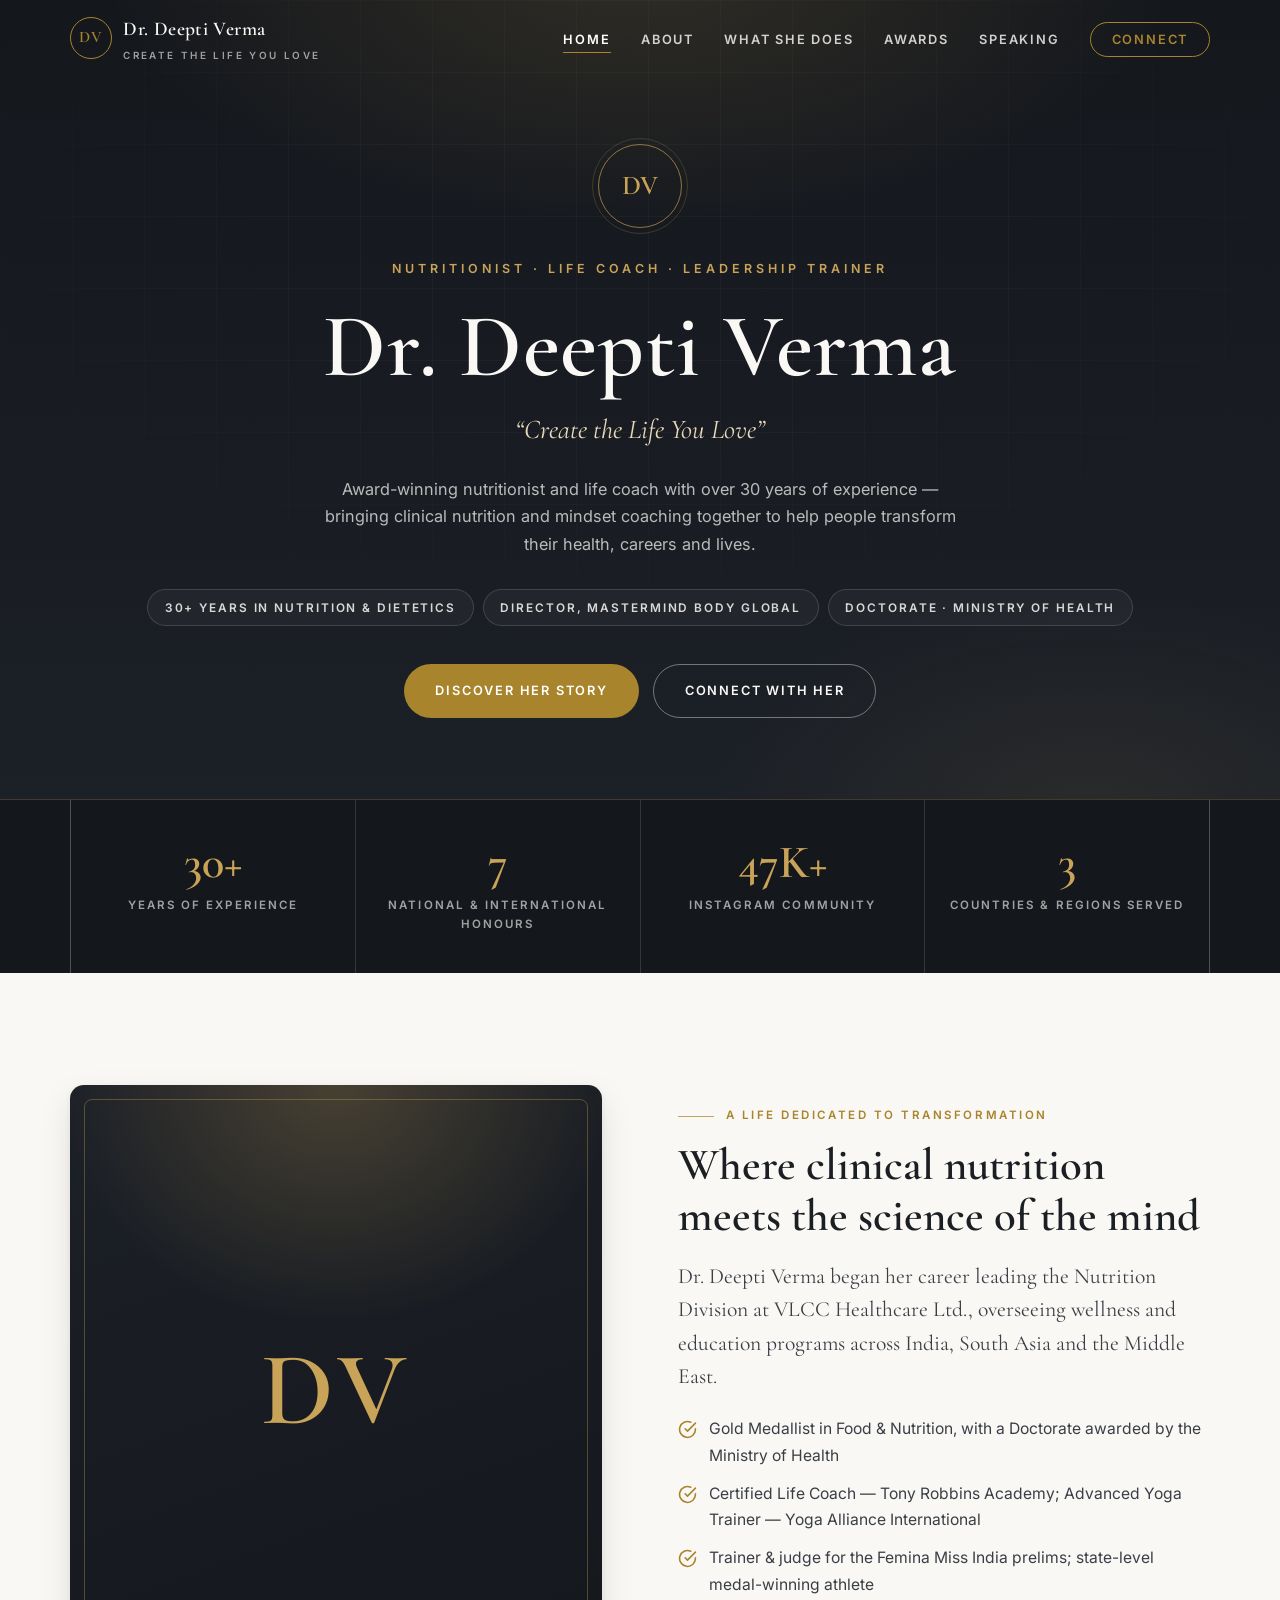
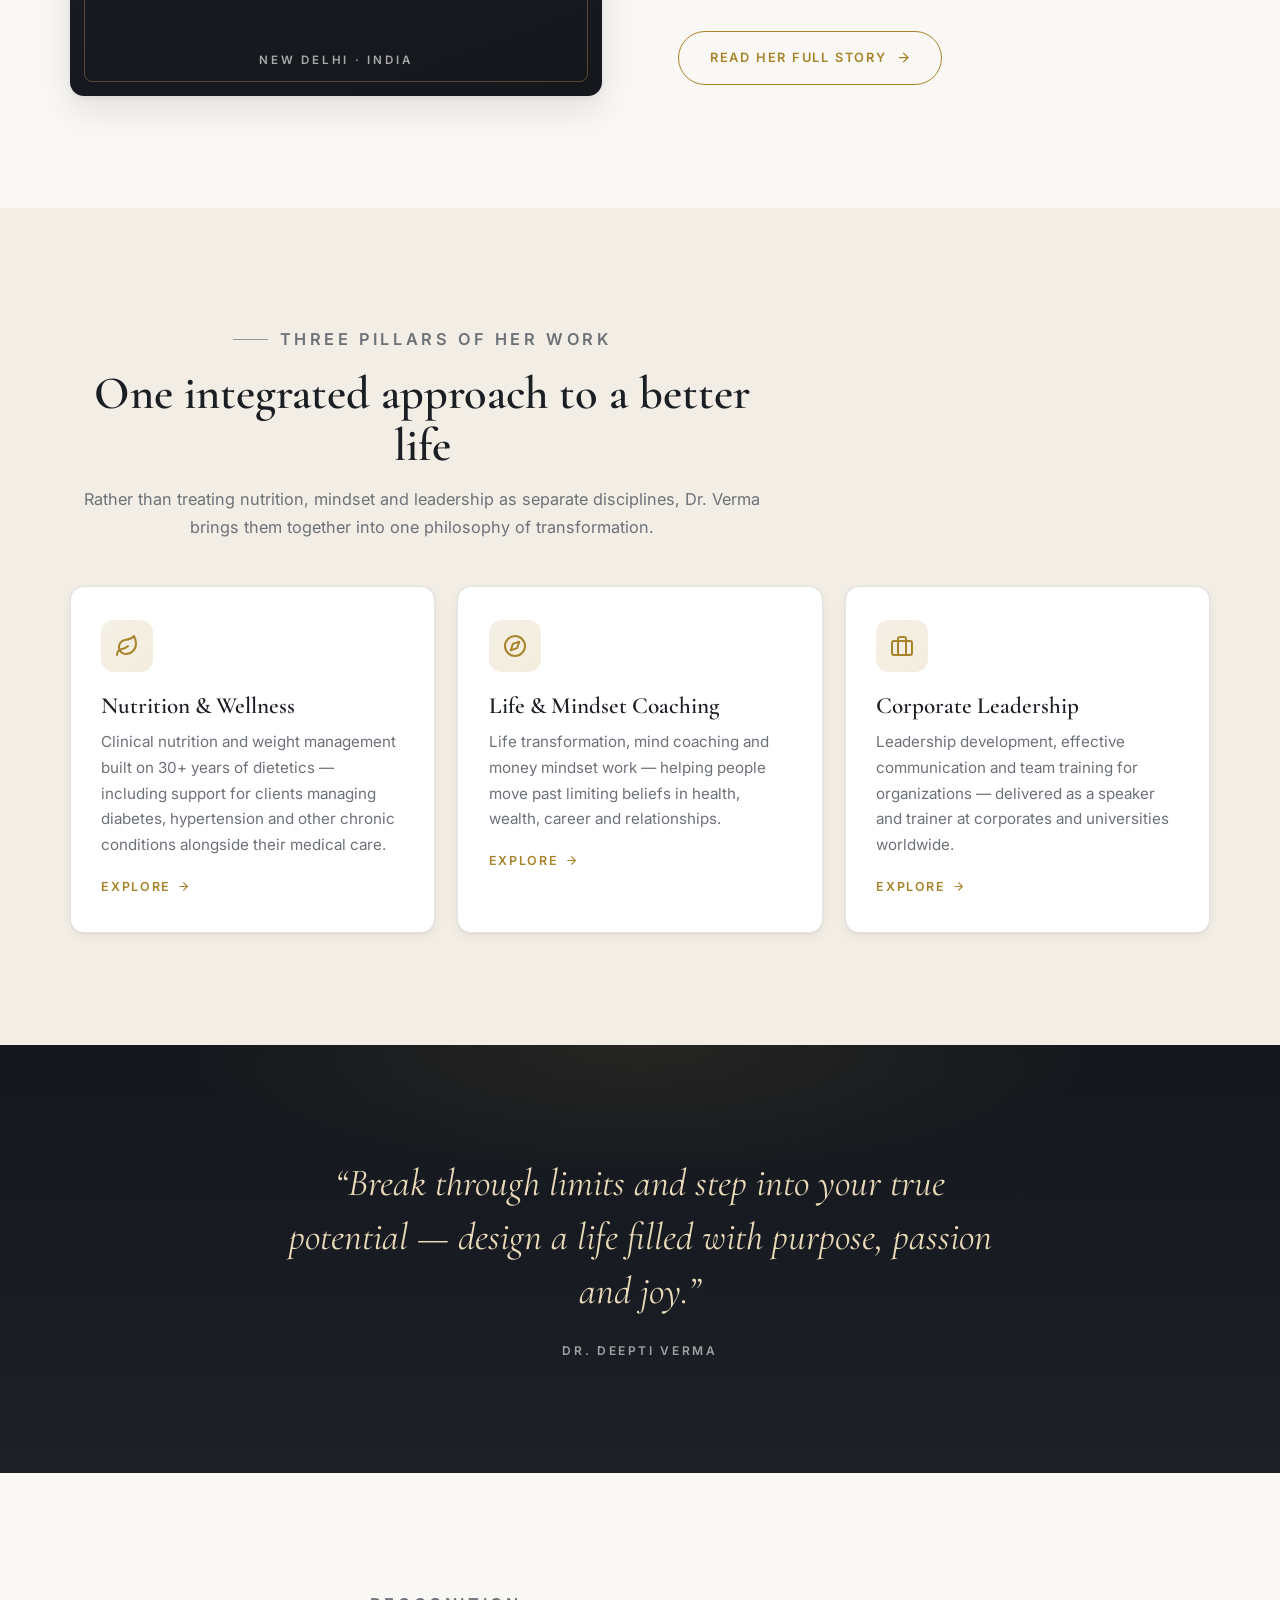
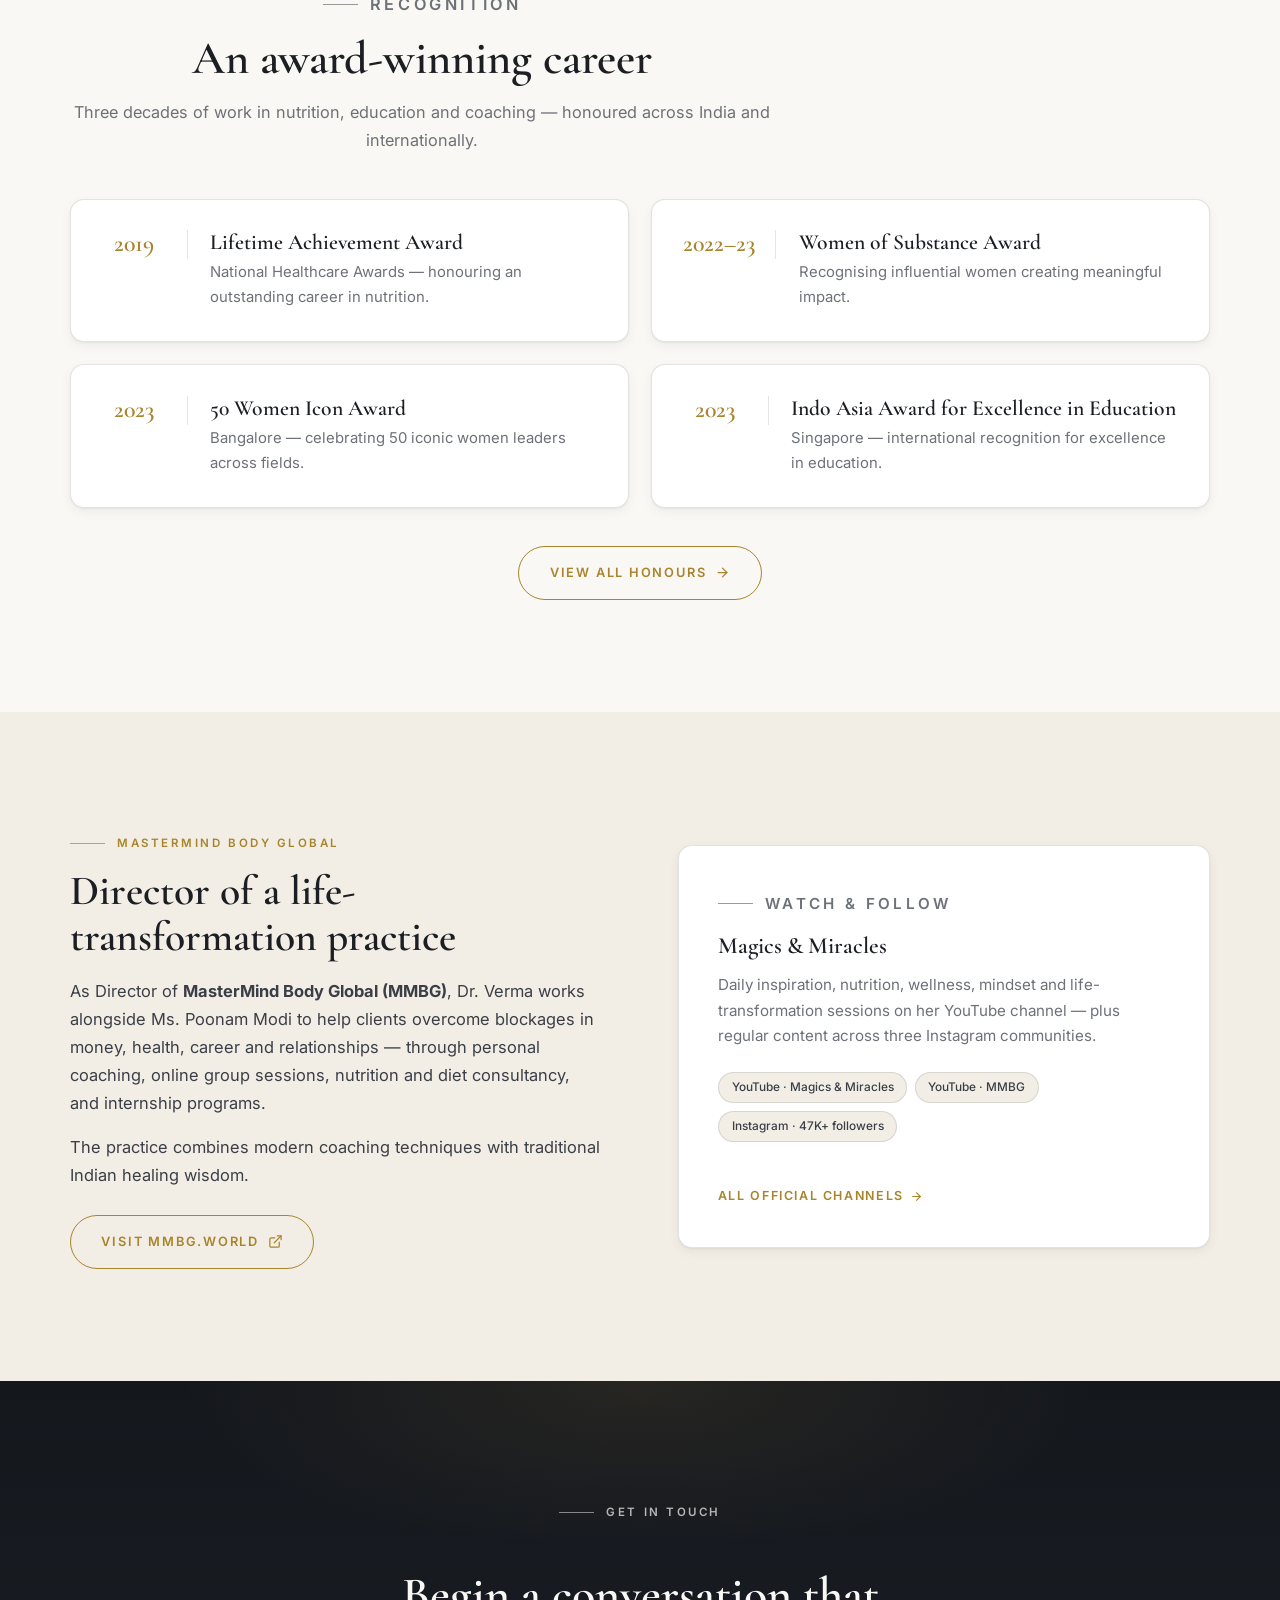
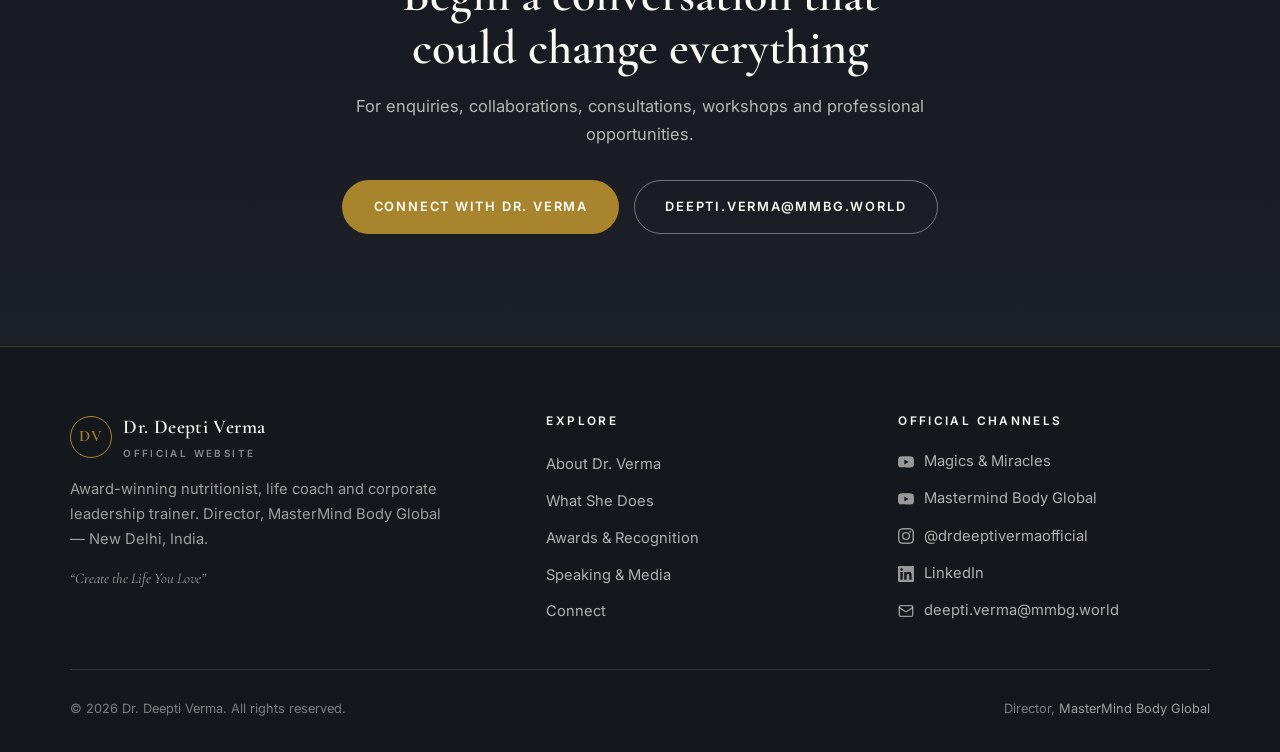
==== index.html @ 3877b1cb "Build official personal website for Dr. Deepti Verma Multi-page static site (home, about, services, " ====
<!DOCTYPE html>
<html lang="en">
<head>
  <meta charset="UTF-8">
  <meta name="viewport" content="width=device-width, initial-scale=1.0">
  <title>Dr. Deepti Verma — Award-Winning Nutritionist, Life Coach &amp; Corporate Leadership Trainer</title>
  <meta name="description" content="Official website of Dr. Deepti Verma — award-winning nutritionist and life coach with 30+ years of experience, corporate leadership trainer, and Director of MasterMind Body Global. Create the Life You Love.">
  <link rel="canonical" href="https://www.drdeeptiverma.world/">
  <meta property="og:type" content="website">
  <meta property="og:title" content="Dr. Deepti Verma — Nutritionist, Life Coach &amp; Leadership Trainer">
  <meta property="og:description" content="Award-winning nutritionist and life coach with 30+ years of experience. Director, MasterMind Body Global. Create the Life You Love.">
  <meta property="og:url" content="https://www.drdeeptiverma.world/">
  <meta property="og:site_name" content="Dr. Deepti Verma">
  <meta name="twitter:card" content="summary">
  <link rel="icon" type="image/svg+xml" href="assets/favicon.svg">
  <link rel="preconnect" href="https://fonts.googleapis.com">
  <link rel="preconnect" href="https://fonts.gstatic.com" crossorigin>
  <link href="https://fonts.googleapis.com/css2?family=Cormorant+Garamond:ital,wght@0,500;0,600;1,500&family=Inter:wght@400;500;600&display=swap" rel="stylesheet">
  <link rel="stylesheet" href="assets/css/style.css">
  <script type="application/ld+json">
  {
    "@context": "https://schema.org",
    "@type": "Person",
    "name": "Dr. Deepti Verma",
    "url": "https://www.drdeeptiverma.world/",
    "jobTitle": ["Nutritionist", "Life Coach", "Corporate Leadership Trainer"],
    "worksFor": {
      "@type": "Organization",
      "name": "MasterMind Body Global",
      "url": "https://mmbg.world"
    },
    "address": {
      "@type": "PostalAddress",
      "addressLocality": "New Delhi",
      "addressCountry": "IN"
    },
    "email": "deepti.verma@mmbg.world",
    "sameAs": [
      "https://www.instagram.com/drdeeptivermaofficial",
      "https://www.instagram.com/magics_and_miracle_",
      "https://www.instagram.com/mastermind_body_global",
      "https://www.youtube.com/@magicsmiraclesbydrdeeptiverma",
      "https://www.youtube.com/@MASTERMINDBODYGLOBAL",
      "https://www.linkedin.com/in/deepti-verma-950991370/",
      "https://mmbg.world"
    ],
    "award": [
      "Lifetime Achievement Award, National Healthcare Awards (2019)",
      "Women of Substance Award (2022–23)",
      "50 Women Icon Award, Bangalore (2023)",
      "Indo Asia Award for Excellence in Education, Singapore (2023)"
    ],
    "description": "Award-winning nutritionist and life coach with over 30 years of experience in nutrition and dietetics; corporate leadership trainer and Director of MasterMind Body Global."
  }
  </script>
</head>
<body>

  <header class="site-header header-on-dark">
    <div class="wrap nav-bar">
      <a class="brand" href="./">
        <span class="seal">DV</span>
        <span>
          <span class="brand-name">Dr. Deepti Verma</span>
          <span class="brand-sub">Create the Life You Love</span>
        </span>
      </a>
      <nav aria-label="Primary">
        <ul class="nav-links" id="nav-links">
          <li><a href="./" class="active">Home</a></li>
          <li><a href="about/">About</a></li>
          <li><a href="services/">What She Does</a></li>
          <li><a href="awards/">Awards</a></li>
          <li><a href="speaking/">Speaking</a></li>
          <li><a href="connect/" class="nav-cta">Connect</a></li>
        </ul>
      </nav>
      <button class="nav-toggle" aria-label="Open menu" aria-expanded="false" aria-controls="nav-links">
        <span></span><span></span><span></span>
      </button>
    </div>
  </header>

  <main>
    <!-- Hero -->
    <section class="hero">
      <div class="wrap">
        <div class="hero-seal" aria-hidden="true">DV</div>
        <p class="hero-kicker">Nutritionist · Life Coach · Leadership Trainer</p>
        <h1>Dr. Deepti Verma</h1>
        <p class="hero-motto">“Create the Life You Love”</p>
        <p class="hero-sub">
          Award-winning nutritionist and life coach with over 30 years of experience —
          bringing clinical nutrition and mindset coaching together to help people
          transform their health, careers and lives.
        </p>
        <ul class="hero-roles">
          <li>30+ Years in Nutrition &amp; Dietetics</li>
          <li>Director, MasterMind Body Global</li>
          <li>Doctorate · Ministry of Health</li>
        </ul>
        <div class="hero-actions">
          <a class="btn btn-gold" href="about/">Discover Her Story</a>
          <a class="btn btn-outline-light" href="connect/">Connect With Her</a>
        </div>
      </div>
    </section>

    <!-- Stats -->
    <section class="stats-band" aria-label="Highlights">
      <div class="wrap">
        <div class="stats-grid">
          <div class="stat reveal">
            <div class="stat-num">30+</div>
            <div class="stat-label">Years of Experience</div>
          </div>
          <div class="stat reveal">
            <div class="stat-num">7</div>
            <div class="stat-label">National &amp; International Honours</div>
          </div>
          <div class="stat reveal">
            <div class="stat-num">47K+</div>
            <div class="stat-label">Instagram Community</div>
          </div>
          <div class="stat reveal">
            <div class="stat-num">3</div>
            <div class="stat-label">Countries &amp; Regions Served</div>
          </div>
        </div>
      </div>
    </section>

    <!-- Intro -->
    <section class="section">
      <div class="wrap split">
        <div class="split-media reveal">
          <figure class="portrait-frame">
            <span class="portrait-mono" aria-hidden="true">DV</span>
            <figcaption>New Delhi · India</figcaption>
          </figure>
        </div>
        <div class="reveal">
          <p class="eyebrow">A Life Dedicated to Transformation</p>
          <h2 class="display" style="font-size: clamp(2rem, 4vw, 2.8rem); margin: 0.9rem 0 1.2rem;">
            Where clinical nutrition meets the science of the mind
          </h2>
          <p class="lead">
            Dr. Deepti Verma began her career leading the Nutrition Division at VLCC Healthcare Ltd.,
            overseeing wellness and education programs across India, South Asia and the Middle East.
          </p>
          <ul class="checklist">
            <li>
              <svg viewBox="0 0 24 24" fill="none" stroke="currentColor" stroke-width="2" stroke-linecap="round" stroke-linejoin="round" aria-hidden="true"><path d="M22 11.08V12a10 10 0 1 1-5.93-9.14"/><polyline points="22 4 12 14.01 9 11.01"/></svg>
              Gold Medallist in Food &amp; Nutrition, with a Doctorate awarded by the Ministry of Health
            </li>
            <li>
              <svg viewBox="0 0 24 24" fill="none" stroke="currentColor" stroke-width="2" stroke-linecap="round" stroke-linejoin="round" aria-hidden="true"><path d="M22 11.08V12a10 10 0 1 1-5.93-9.14"/><polyline points="22 4 12 14.01 9 11.01"/></svg>
              Certified Life Coach — Tony Robbins Academy; Advanced Yoga Trainer — Yoga Alliance International
            </li>
            <li>
              <svg viewBox="0 0 24 24" fill="none" stroke="currentColor" stroke-width="2" stroke-linecap="round" stroke-linejoin="round" aria-hidden="true"><path d="M22 11.08V12a10 10 0 1 1-5.93-9.14"/><polyline points="22 4 12 14.01 9 11.01"/></svg>
              Trainer &amp; judge for the Femina Miss India prelims; state-level medal-winning athlete
            </li>
          </ul>
          <div style="margin-top: 2rem;">
            <a class="btn btn-outline" href="about/">Read Her Full Story
              <svg viewBox="0 0 24 24" fill="none" stroke="currentColor" stroke-width="2" stroke-linecap="round" stroke-linejoin="round" aria-hidden="true"><line x1="5" y1="12" x2="19" y2="12"/><polyline points="12 5 19 12 12 19"/></svg>
            </a>
          </div>
        </div>
      </div>
    </section>

    <!-- Pillars -->
    <section class="section tinted">
      <div class="wrap">
        <div class="section-head center reveal">
          <p class="eyebrow">Three Pillars of Her Work</p>
          <h2>One integrated approach to a better life</h2>
          <p>Rather than treating nutrition, mindset and leadership as separate disciplines, Dr. Verma brings them together into one philosophy of transformation.</p>
        </div>
        <div class="card-grid">
          <article class="card reveal">
            <div class="card-icon">
              <svg viewBox="0 0 24 24" fill="none" stroke="currentColor" stroke-width="2" stroke-linecap="round" stroke-linejoin="round" aria-hidden="true"><path d="M11 20A7 7 0 0 1 9.8 6.1C15.5 5 17 4.48 19 2c1 2 2 4.18 2 8 0 5.5-4.78 10-10 10Z"/><path d="M2 21c0-3 1.85-5.36 5.08-6C9.5 14.52 12 13 13 12"/></svg>
            </div>
            <h3>Nutrition &amp; Wellness</h3>
            <p>Clinical nutrition and weight management built on 30+ years of dietetics — including support for clients managing diabetes, hypertension and other chronic conditions alongside their medical care.</p>
            <a class="card-link" href="services/">Explore
              <svg viewBox="0 0 24 24" fill="none" stroke="currentColor" stroke-width="2" stroke-linecap="round" stroke-linejoin="round" aria-hidden="true"><line x1="5" y1="12" x2="19" y2="12"/><polyline points="12 5 19 12 12 19"/></svg>
            </a>
          </article>
          <article class="card reveal">
            <div class="card-icon">
              <svg viewBox="0 0 24 24" fill="none" stroke="currentColor" stroke-width="2" stroke-linecap="round" stroke-linejoin="round" aria-hidden="true"><circle cx="12" cy="12" r="10"/><polygon points="16.24 7.76 14.12 14.12 7.76 16.24 9.88 9.88 16.24 7.76"/></svg>
            </div>
            <h3>Life &amp; Mindset Coaching</h3>
            <p>Life transformation, mind coaching and money mindset work — helping people move past limiting beliefs in health, wealth, career and relationships.</p>
            <a class="card-link" href="services/">Explore
              <svg viewBox="0 0 24 24" fill="none" stroke="currentColor" stroke-width="2" stroke-linecap="round" stroke-linejoin="round" aria-hidden="true"><line x1="5" y1="12" x2="19" y2="12"/><polyline points="12 5 19 12 12 19"/></svg>
            </a>
          </article>
          <article class="card reveal">
            <div class="card-icon">
              <svg viewBox="0 0 24 24" fill="none" stroke="currentColor" stroke-width="2" stroke-linecap="round" stroke-linejoin="round" aria-hidden="true"><rect x="2" y="7" width="20" height="14" rx="2"/><path d="M16 21V5a2 2 0 0 0-2-2h-4a2 2 0 0 0-2 2v16"/></svg>
            </div>
            <h3>Corporate Leadership</h3>
            <p>Leadership development, effective communication and team training for organizations — delivered as a speaker and trainer at corporates and universities worldwide.</p>
            <a class="card-link" href="speaking/">Explore
              <svg viewBox="0 0 24 24" fill="none" stroke="currentColor" stroke-width="2" stroke-linecap="round" stroke-linejoin="round" aria-hidden="true"><line x1="5" y1="12" x2="19" y2="12"/><polyline points="12 5 19 12 12 19"/></svg>
            </a>
          </article>
        </div>
      </div>
    </section>

    <!-- Quote -->
    <section class="section dark quote-band">
      <div class="wrap reveal">
        <blockquote>
          “Break through limits and step into your true potential —
          design a life filled with purpose, passion and joy.”
        </blockquote>
        <cite>Dr. Deepti Verma</cite>
      </div>
    </section>

    <!-- Recognition preview -->
    <section class="section">
      <div class="wrap">
        <div class="section-head center reveal">
          <p class="eyebrow">Recognition</p>
          <h2>An award-winning career</h2>
          <p>Three decades of work in nutrition, education and coaching — honoured across India and internationally.</p>
        </div>
        <div class="award-grid">
          <article class="award-card reveal">
            <div class="award-year">2019</div>
            <div>
              <h3>Lifetime Achievement Award</h3>
              <p>National Healthcare Awards — honouring an outstanding career in nutrition.</p>
            </div>
          </article>
          <article class="award-card reveal">
            <div class="award-year">2022–23</div>
            <div>
              <h3>Women of Substance Award</h3>
              <p>Recognising influential women creating meaningful impact.</p>
            </div>
          </article>
          <article class="award-card reveal">
            <div class="award-year">2023</div>
            <div>
              <h3>50 Women Icon Award</h3>
              <p>Bangalore — celebrating 50 iconic women leaders across fields.</p>
            </div>
          </article>
          <article class="award-card reveal">
            <div class="award-year">2023</div>
            <div>
              <h3>Indo Asia Award for Excellence in Education</h3>
              <p>Singapore — international recognition for excellence in education.</p>
            </div>
          </article>
        </div>
        <div class="center" style="margin-top: 2.4rem;">
          <a class="btn btn-outline" href="awards/">View All Honours
            <svg viewBox="0 0 24 24" fill="none" stroke="currentColor" stroke-width="2" stroke-linecap="round" stroke-linejoin="round" aria-hidden="true"><line x1="5" y1="12" x2="19" y2="12"/><polyline points="12 5 19 12 12 19"/></svg>
          </a>
        </div>
      </div>
    </section>

    <!-- MMBG band -->
    <section class="section tinted">
      <div class="wrap split">
        <div class="reveal">
          <p class="eyebrow">MasterMind Body Global</p>
          <h2 class="display" style="font-size: clamp(1.9rem, 3.6vw, 2.6rem); margin: 0.9rem 0 1rem;">
            Director of a life-transformation practice
          </h2>
          <p style="color: var(--ink-soft); margin-bottom: 1rem;">
            As Director of <strong>MasterMind Body Global (MMBG)</strong>, Dr. Verma works alongside
            Ms. Poonam Modi to help clients overcome blockages in money, health, career and
            relationships — through personal coaching, online group sessions, nutrition and diet
            consultancy, and internship programs.
          </p>
          <p style="color: var(--ink-soft); margin-bottom: 1.6rem;">
            The practice combines modern coaching techniques with traditional Indian healing wisdom.
          </p>
          <a class="btn btn-outline" href="https://mmbg.world" target="_blank" rel="noopener">Visit mmbg.world
            <svg viewBox="0 0 24 24" fill="none" stroke="currentColor" stroke-width="2" stroke-linecap="round" stroke-linejoin="round" aria-hidden="true"><path d="M18 13v6a2 2 0 0 1-2 2H5a2 2 0 0 1-2-2V8a2 2 0 0 1 2-2h6"/><polyline points="15 3 21 3 21 9"/><line x1="10" y1="14" x2="21" y2="3"/></svg>
          </a>
        </div>
        <div class="reveal">
          <div class="card" style="padding: 2.4rem;">
            <p class="eyebrow" style="margin-bottom: 1rem;">Watch &amp; Follow</p>
            <h3 style="margin-bottom: 0.8rem;">Magics &amp; Miracles</h3>
            <p style="color: var(--muted); margin-bottom: 1.4rem;">
              Daily inspiration, nutrition, wellness, mindset and life-transformation sessions on her
              YouTube channel — plus regular content across three Instagram communities.
            </p>
            <ul class="tag-list" style="margin-bottom: 1.6rem;">
              <li>YouTube · Magics &amp; Miracles</li>
              <li>YouTube · MMBG</li>
              <li>Instagram · 47K+ followers</li>
            </ul>
            <a class="card-link" href="connect/">All Official Channels
              <svg viewBox="0 0 24 24" fill="none" stroke="currentColor" stroke-width="2" stroke-linecap="round" stroke-linejoin="round" aria-hidden="true"><line x1="5" y1="12" x2="19" y2="12"/><polyline points="12 5 19 12 12 19"/></svg>
            </a>
          </div>
        </div>
      </div>
    </section>

    <!-- CTA -->
    <section class="section dark cta-band">
      <div class="wrap reveal">
        <p class="eyebrow" style="justify-content: center;">Get In Touch</p>
        <h2>Begin a conversation that could change everything</h2>
        <p>For enquiries, collaborations, consultations, workshops and professional opportunities.</p>
        <div class="hero-actions" style="margin-top: 0;">
          <a class="btn btn-gold" href="connect/">Connect With Dr. Verma</a>
          <a class="btn btn-outline-light" href="mailto:deepti.verma@mmbg.world">deepti.verma@mmbg.world</a>
        </div>
      </div>
    </section>
  </main>

  <footer class="site-footer">
    <div class="wrap">
      <div class="footer-grid">
        <div class="footer-brand">
          <a class="brand" href="./">
            <span class="seal">DV</span>
            <span>
              <span class="brand-name">Dr. Deepti Verma</span>
              <span class="brand-sub" style="color: rgba(250,248,244,0.5);">Official Website</span>
            </span>
          </a>
          <p>Award-winning nutritionist, life coach and corporate leadership trainer.
             Director, MasterMind Body Global — New Delhi, India.</p>
          <p class="footer-motto">“Create the Life You Love”</p>
        </div>
        <div>
          <h4>Explore</h4>
          <ul class="footer-links">
            <li><a href="about/">About Dr. Verma</a></li>
            <li><a href="services/">What She Does</a></li>
            <li><a href="awards/">Awards &amp; Recognition</a></li>
            <li><a href="speaking/">Speaking &amp; Media</a></li>
            <li><a href="connect/">Connect</a></li>
          </ul>
        </div>
        <div>
          <h4>Official Channels</h4>
          <ul class="footer-links">
            <li><a href="https://www.youtube.com/@magicsmiraclesbydrdeeptiverma" target="_blank" rel="noopener">
              <svg viewBox="0 0 24 24" fill="currentColor" aria-hidden="true"><path d="M23.5 6.19a3.02 3.02 0 0 0-2.12-2.14C19.5 3.55 12 3.55 12 3.55s-7.5 0-9.38.5A3.02 3.02 0 0 0 .5 6.19C0 8.07 0 12 0 12s0 3.93.5 5.81a3.02 3.02 0 0 0 2.12 2.14c1.88.5 9.38.5 9.38.5s7.5 0 9.38-.5a3.02 3.02 0 0 0 2.12-2.14C24 15.93 24 12 24 12s0-3.93-.5-5.81zM9.55 15.57V8.43L15.82 12l-6.27 3.57z"/></svg>
              Magics &amp; Miracles</a></li>
            <li><a href="https://www.youtube.com/@MASTERMINDBODYGLOBAL" target="_blank" rel="noopener">
              <svg viewBox="0 0 24 24" fill="currentColor" aria-hidden="true"><path d="M23.5 6.19a3.02 3.02 0 0 0-2.12-2.14C19.5 3.55 12 3.55 12 3.55s-7.5 0-9.38.5A3.02 3.02 0 0 0 .5 6.19C0 8.07 0 12 0 12s0 3.93.5 5.81a3.02 3.02 0 0 0 2.12 2.14c1.88.5 9.38.5 9.38.5s7.5 0 9.38-.5a3.02 3.02 0 0 0 2.12-2.14C24 15.93 24 12 24 12s0-3.93-.5-5.81zM9.55 15.57V8.43L15.82 12l-6.27 3.57z"/></svg>
              Mastermind Body Global</a></li>
            <li><a href="https://www.instagram.com/drdeeptivermaofficial" target="_blank" rel="noopener">
              <svg viewBox="0 0 24 24" fill="currentColor" aria-hidden="true"><path d="M12 2.16c3.2 0 3.58.01 4.85.07 1.17.05 1.8.25 2.23.41.56.22.96.48 1.38.9.42.42.68.82.9 1.38.16.42.36 1.06.41 2.23.06 1.27.07 1.65.07 4.85s-.01 3.58-.07 4.85c-.05 1.17-.25 1.8-.41 2.23-.22.56-.48.96-.9 1.38-.42.42-.82.68-1.38.9-.42.16-1.06.36-2.23.41-1.27.06-1.65.07-4.85.07s-3.58-.01-4.85-.07c-1.17-.05-1.8-.25-2.23-.41a3.72 3.72 0 0 1-1.38-.9 3.72 3.72 0 0 1-.9-1.38c-.16-.42-.36-1.06-.41-2.23-.06-1.27-.07-1.65-.07-4.85s.01-3.58.07-4.85c.05-1.17.25-1.8.41-2.23.22-.56.48-.96.9-1.38.42-.42.82-.68 1.38-.9.42-.16 1.06-.36 2.23-.41 1.27-.06 1.65-.07 4.85-.07zM12 0C8.74 0 8.33.01 7.05.07 5.78.13 4.9.33 4.14.63a5.88 5.88 0 0 0-2.13 1.38A5.88 5.88 0 0 0 .63 4.14C.33 4.9.13 5.78.07 7.05.01 8.33 0 8.74 0 12s.01 3.67.07 4.95c.06 1.27.26 2.15.56 2.91.3.79.72 1.46 1.38 2.13a5.88 5.88 0 0 0 2.13 1.38c.76.3 1.64.5 2.91.56C8.33 23.99 8.74 24 12 24s3.67-.01 4.95-.07c1.27-.06 2.15-.26 2.91-.56a5.88 5.88 0 0 0 2.13-1.38 5.88 5.88 0 0 0 1.38-2.13c.3-.76.5-1.64.56-2.91.06-1.28.07-1.69.07-4.95s-.01-3.67-.07-4.95c-.06-1.27-.26-2.15-.56-2.91a5.88 5.88 0 0 0-1.38-2.13A5.88 5.88 0 0 0 19.86.63c-.76-.3-1.64-.5-2.91-.56C15.67.01 15.26 0 12 0zm0 5.84A6.16 6.16 0 1 0 12 18.16 6.16 6.16 0 0 0 12 5.84zm0 10.16A4 4 0 1 1 12 8a4 4 0 0 1 0 8zm6.4-11.85a1.44 1.44 0 1 1 0 2.88 1.44 1.44 0 0 1 0-2.88z"/></svg>
              @drdeeptivermaofficial</a></li>
            <li><a href="https://www.linkedin.com/in/deepti-verma-950991370/" target="_blank" rel="noopener">
              <svg viewBox="0 0 24 24" fill="currentColor" aria-hidden="true"><path d="M20.45 20.45h-3.55v-5.57c0-1.33-.03-3.04-1.85-3.04-1.86 0-2.14 1.45-2.14 2.94v5.67H9.35V9h3.41v1.56h.05a3.74 3.74 0 0 1 3.37-1.85c3.6 0 4.27 2.37 4.27 5.46v6.28zM5.34 7.43a2.06 2.06 0 1 1 0-4.12 2.06 2.06 0 0 1 0 4.12zM7.12 20.45H3.56V9h3.56v11.45zM22.23 0H1.77C.79 0 0 .77 0 1.72v20.55C0 23.23.79 24 1.77 24h20.45c.98 0 1.78-.77 1.78-1.72V1.72C24 .77 23.2 0 22.23 0z"/></svg>
              LinkedIn</a></li>
            <li><a href="mailto:deepti.verma@mmbg.world">
              <svg viewBox="0 0 24 24" fill="none" stroke="currentColor" stroke-width="2" stroke-linecap="round" stroke-linejoin="round" aria-hidden="true"><rect x="2" y="4" width="20" height="16" rx="2"/><path d="m22 7-8.97 5.7a1.94 1.94 0 0 1-2.06 0L2 7"/></svg>
              deepti.verma@mmbg.world</a></li>
          </ul>
        </div>
      </div>
      <div class="footer-bottom">
        <span>© <span data-year>2026</span> Dr. Deepti Verma. All rights reserved.</span>
        <span>Director, <a href="https://mmbg.world" target="_blank" rel="noopener">MasterMind Body Global</a></span>
      </div>
    </div>
  </footer>

  <script src="assets/js/main.js"></script>
</body>
</html>
---- assets/css/style.css ----
/* ==========================================================================
   Dr. Deepti Verma — Official Personal Website
   Elegant editorial design system
   ========================================================================== */

:root {
  --ink: #1b1e23;
  --ink-soft: #3a3f47;
  --muted: #6d7178;
  --paper: #faf8f4;
  --paper-2: #f2eee6;
  --card: #ffffff;
  --dark: #14171c;
  --dark-2: #1c2027;
  --gold: #a8842c;
  --gold-bright: #c9a458;
  --gold-pale: #e8d9b8;
  --line: rgba(27, 30, 35, 0.12);
  --line-dark: rgba(250, 248, 244, 0.14);
  --serif: "Cormorant Garamond", "Times New Roman", serif;
  --sans: "Inter", "Segoe UI", Arial, sans-serif;
  --shadow-sm: 0 1px 2px rgba(20, 23, 28, 0.05), 0 4px 12px rgba(20, 23, 28, 0.05);
  --shadow-md: 0 2px 6px rgba(20, 23, 28, 0.06), 0 14px 34px rgba(20, 23, 28, 0.1);
  --radius: 14px;
  --wrap: 1140px;
}

*,
*::before,
*::after { box-sizing: border-box; margin: 0; padding: 0; }

html { scroll-behavior: smooth; }

body {
  font-family: var(--sans);
  font-size: 16.5px;
  line-height: 1.7;
  color: var(--ink);
  background: var(--paper);
  -webkit-font-smoothing: antialiased;
  text-rendering: optimizeLegibility;
}

img { max-width: 100%; display: block; }

a { color: var(--gold); text-decoration: none; }
a:hover { color: var(--ink); }

.wrap {
  width: min(var(--wrap), calc(100% - 2.5rem));
  margin-inline: auto;
}

/* --------------------------------------------------------------------------
   Typography
   -------------------------------------------------------------------------- */

h1, h2, h3, .display {
  font-family: var(--serif);
  font-weight: 600;
  line-height: 1.12;
  color: inherit;
}

.eyebrow {
  display: inline-flex;
  align-items: center;
  gap: 0.75rem;
  font-size: 0.72rem;
  font-weight: 600;
  letter-spacing: 0.22em;
  text-transform: uppercase;
  color: var(--gold);
}

.eyebrow::before {
  content: "";
  width: 2.2rem;
  height: 1px;
  background: currentColor;
  opacity: 0.7;
}

.section-head { max-width: 44rem; margin-bottom: 2.75rem; }
.section-head h2 { font-size: clamp(2rem, 4vw, 2.9rem); margin: 0.9rem 0 0.9rem; }
.section-head p { color: var(--muted); font-size: 1.02rem; }

.center { text-align: center; }
.center .section-head { margin-inline: auto; }
.center .eyebrow { justify-content: center; }

/* --------------------------------------------------------------------------
   Header / navigation
   -------------------------------------------------------------------------- */

.site-header {
  position: fixed;
  inset: 0 0 auto 0;
  z-index: 60;
  transition: background 0.35s ease, box-shadow 0.35s ease, border-color 0.35s ease;
  border-bottom: 1px solid transparent;
}

.site-header.solid {
  background: rgba(250, 248, 244, 0.92);
  backdrop-filter: blur(14px);
  -webkit-backdrop-filter: blur(14px);
  border-bottom-color: var(--line);
}

.nav-bar {
  display: flex;
  align-items: center;
  justify-content: space-between;
  gap: 1rem;
  height: 76px;
}

.brand {
  display: inline-flex;
  align-items: center;
  gap: 0.7rem;
  color: inherit;
}
.brand:hover { color: inherit; }

.brand .seal {
  width: 42px;
  height: 42px;
  border-radius: 50%;
  border: 1px solid var(--gold);
  display: grid;
  place-items: center;
  font-family: var(--serif);
  font-size: 1rem;
  font-weight: 600;
  color: var(--gold);
  letter-spacing: 0.04em;
  flex: none;
}

.brand .brand-name {
  font-family: var(--serif);
  font-size: 1.22rem;
  font-weight: 600;
  letter-spacing: 0.02em;
  white-space: nowrap;
}

.brand .brand-sub {
  display: block;
  font-family: var(--sans);
  font-size: 0.62rem;
  font-weight: 600;
  letter-spacing: 0.24em;
  text-transform: uppercase;
  color: var(--muted);
  margin-top: 0.05rem;
}

.nav-links {
  display: flex;
  align-items: center;
  gap: 1.9rem;
  list-style: none;
}

.nav-links a {
  font-size: 0.8rem;
  font-weight: 600;
  letter-spacing: 0.14em;
  text-transform: uppercase;
  color: var(--ink-soft);
  padding: 0.4rem 0;
  position: relative;
}

.nav-links a::after {
  content: "";
  position: absolute;
  left: 0;
  bottom: 0;
  width: 100%;
  height: 1.5px;
  background: var(--gold);
  transform: scaleX(0);
  transform-origin: left;
  transition: transform 0.3s ease;
}

.nav-links a:hover { color: var(--ink); }
.nav-links a:hover::after,
.nav-links a.active::after { transform: scaleX(1); }
.nav-links a.active { color: var(--ink); }

.nav-cta {
  border: 1px solid var(--gold);
  border-radius: 999px;
  padding: 0.55rem 1.3rem !important;
  color: var(--gold) !important;
  transition: background 0.3s ease, color 0.3s ease;
}
.nav-cta::after { display: none; }
.nav-cta:hover { background: var(--gold); color: #fff !important; }

/* header over dark hero (before scroll) */
.header-on-dark:not(.solid) .nav-links a { color: rgba(250, 248, 244, 0.82); }
.header-on-dark:not(.solid) .nav-links a:hover,
.header-on-dark:not(.solid) .nav-links a.active { color: #fff; }
.header-on-dark:not(.solid) .brand { color: #faf8f4; }
.header-on-dark:not(.solid) .brand .brand-sub { color: rgba(250, 248, 244, 0.6); }
.header-on-dark:not(.solid) .nav-toggle span { background: #faf8f4; }

.nav-toggle {
  display: none;
  flex-direction: column;
  justify-content: center;
  gap: 5px;
  width: 44px;
  height: 44px;
  padding: 10px;
  background: none;
  border: 0;
  cursor: pointer;
  z-index: 70;
}

.nav-toggle span {
  display: block;
  height: 2px;
  width: 100%;
  background: var(--ink);
  border-radius: 2px;
  transition: transform 0.3s ease, opacity 0.3s ease;
}

/* --------------------------------------------------------------------------
   Hero (home)
   -------------------------------------------------------------------------- */

.hero {
  position: relative;
  background:
    radial-gradient(ellipse 70% 55% at 50% -5%, rgba(201, 164, 88, 0.16), transparent 60%),
    radial-gradient(ellipse 45% 40% at 85% 100%, rgba(201, 164, 88, 0.08), transparent 65%),
    linear-gradient(180deg, var(--dark) 0%, var(--dark-2) 100%);
  color: #faf8f4;
  text-align: center;
  padding: clamp(9rem, 16vh, 12rem) 0 clamp(5rem, 9vh, 7.5rem);
  overflow: hidden;
}

.hero::before {
  content: "";
  position: absolute;
  inset: 0;
  background-image:
    linear-gradient(rgba(250, 248, 244, 0.03) 1px, transparent 1px),
    linear-gradient(90deg, rgba(250, 248, 244, 0.03) 1px, transparent 1px);
  background-size: 72px 72px;
  mask-image: radial-gradient(ellipse 80% 70% at 50% 30%, #000 30%, transparent 75%);
  -webkit-mask-image: radial-gradient(ellipse 80% 70% at 50% 30%, #000 30%, transparent 75%);
  pointer-events: none;
}

.hero > .wrap { position: relative; }

.hero .hero-seal {
  width: 84px;
  height: 84px;
  margin: 0 auto 1.9rem;
  border-radius: 50%;
  border: 1px solid rgba(201, 164, 88, 0.65);
  outline: 1px solid rgba(201, 164, 88, 0.22);
  outline-offset: 5px;
  display: grid;
  place-items: center;
  font-family: var(--serif);
  font-size: 1.7rem;
  font-weight: 600;
  color: var(--gold-bright);
}

.hero .hero-kicker {
  font-size: 0.78rem;
  font-weight: 600;
  letter-spacing: 0.32em;
  text-transform: uppercase;
  color: var(--gold-bright);
}

.hero h1 {
  font-size: clamp(3rem, 9vw, 5.6rem);
  font-weight: 600;
  margin: 1.1rem 0 0.6rem;
  letter-spacing: 0.01em;
}

.hero .hero-motto {
  font-family: var(--serif);
  font-style: italic;
  font-size: clamp(1.25rem, 2.6vw, 1.7rem);
  color: var(--gold-pale);
}

.hero .hero-sub {
  max-width: 40rem;
  margin: 1.4rem auto 0;
  color: rgba(250, 248, 244, 0.72);
  font-size: 1.02rem;
}

.hero-roles {
  display: flex;
  flex-wrap: wrap;
  justify-content: center;
  gap: 0.55rem;
  margin-top: 1.9rem;
  padding: 0;
  list-style: none;
}

.hero-roles li {
  font-size: 0.74rem;
  font-weight: 600;
  letter-spacing: 0.16em;
  text-transform: uppercase;
  color: rgba(250, 248, 244, 0.85);
  border: 1px solid var(--line-dark);
  border-radius: 999px;
  padding: 0.45rem 1.05rem;
  background: rgba(250, 248, 244, 0.04);
}

.hero-actions {
  display: flex;
  flex-wrap: wrap;
  justify-content: center;
  gap: 0.9rem;
  margin-top: 2.4rem;
}

/* --------------------------------------------------------------------------
   Buttons
   -------------------------------------------------------------------------- */

.btn {
  display: inline-flex;
  align-items: center;
  justify-content: center;
  gap: 0.55rem;
  font-family: var(--sans);
  font-size: 0.8rem;
  font-weight: 600;
  letter-spacing: 0.14em;
  text-transform: uppercase;
  border-radius: 999px;
  padding: 0.95rem 1.9rem;
  border: 1px solid transparent;
  cursor: pointer;
  transition: transform 0.25s ease, background 0.25s ease, color 0.25s ease, border-color 0.25s ease, box-shadow 0.25s ease;
}

.btn:hover { transform: translateY(-2px); }

.btn-gold { background: var(--gold); color: #fff; }
.btn-gold:hover { background: var(--gold-bright); color: #fff; box-shadow: 0 10px 26px rgba(168, 132, 44, 0.35); }

.btn-outline-light { border-color: rgba(250, 248, 244, 0.4); color: #faf8f4; }
.btn-outline-light:hover { border-color: #faf8f4; color: #faf8f4; background: rgba(250, 248, 244, 0.08); }

.btn-outline { border-color: var(--gold); color: var(--gold); }
.btn-outline:hover { background: var(--gold); color: #fff; }

.btn svg { width: 15px; height: 15px; flex: none; }

/* --------------------------------------------------------------------------
   Sections
   -------------------------------------------------------------------------- */

.section { padding: clamp(4.5rem, 9vw, 7rem) 0; }
.section.tinted { background: var(--paper-2); }
.section.dark {
  background:
    radial-gradient(ellipse 60% 50% at 50% 0%, rgba(201, 164, 88, 0.1), transparent 60%),
    linear-gradient(180deg, var(--dark) 0%, var(--dark-2) 100%);
  color: #faf8f4;
}
.section.dark .section-head p { color: rgba(250, 248, 244, 0.68); }

/* Stats band */
.stats-band {
  background: var(--dark);
  color: #faf8f4;
  border-top: 1px solid rgba(201, 164, 88, 0.25);
}

.stats-grid {
  display: grid;
  grid-template-columns: repeat(4, 1fr);
  gap: 1px;
  background: var(--line-dark);
  border-inline: 1px solid var(--line-dark);
}

.stat {
  background: var(--dark);
  padding: 2.4rem 1.2rem;
  text-align: center;
}

.stat .stat-num {
  font-family: var(--serif);
  font-size: clamp(2.1rem, 4vw, 2.9rem);
  font-weight: 600;
  color: var(--gold-bright);
  line-height: 1;
}

.stat .stat-label {
  margin-top: 0.65rem;
  font-size: 0.72rem;
  font-weight: 600;
  letter-spacing: 0.18em;
  text-transform: uppercase;
  color: rgba(250, 248, 244, 0.62);
}

/* Cards */
.card-grid {
  display: grid;
  grid-template-columns: repeat(3, 1fr);
  gap: 1.4rem;
}

.card-grid.two { grid-template-columns: repeat(2, 1fr); }

.card {
  position: relative;
  background: var(--card);
  border: 1px solid var(--line);
  border-radius: var(--radius);
  padding: 2.1rem 1.9rem;
  box-shadow: var(--shadow-sm);
  transition: transform 0.3s ease, box-shadow 0.3s ease;
  overflow: hidden;
}

.card::before {
  content: "";
  position: absolute;
  top: 0;
  left: 0;
  right: 0;
  height: 3px;
  background: linear-gradient(90deg, var(--gold), var(--gold-pale));
  opacity: 0;
  transition: opacity 0.3s ease;
}

.card:hover { transform: translateY(-5px); box-shadow: var(--shadow-md); }
.card:hover::before { opacity: 1; }

.card .card-icon {
  width: 52px;
  height: 52px;
  border-radius: 13px;
  display: grid;
  place-items: center;
  background: linear-gradient(135deg, rgba(168, 132, 44, 0.12), rgba(201, 164, 88, 0.2));
  color: var(--gold);
  margin-bottom: 1.3rem;
}
.card .card-icon svg { width: 24px; height: 24px; }

.card h3 { font-size: 1.45rem; margin-bottom: 0.6rem; }
.card p { color: var(--muted); font-size: 0.95rem; }

.card .card-link {
  display: inline-flex;
  align-items: center;
  gap: 0.4rem;
  margin-top: 1.1rem;
  font-size: 0.78rem;
  font-weight: 600;
  letter-spacing: 0.13em;
  text-transform: uppercase;
}
.card .card-link svg { width: 13px; height: 13px; transition: transform 0.25s ease; }
.card .card-link:hover svg { transform: translateX(4px); }

.tag-list {
  display: flex;
  flex-wrap: wrap;
  gap: 0.45rem;
  margin-top: 1.1rem;
  list-style: none;
}

.tag-list li {
  font-size: 0.74rem;
  font-weight: 500;
  color: var(--ink-soft);
  background: var(--paper-2);
  border: 1px solid var(--line);
  border-radius: 999px;
  padding: 0.3rem 0.8rem;
}

/* Split intro */
.split {
  display: grid;
  grid-template-columns: 1fr 1fr;
  gap: clamp(2.5rem, 6vw, 5rem);
  align-items: center;
}

.split .split-media { position: relative; }

.portrait-frame {
  position: relative;
  border-radius: var(--radius);
  overflow: hidden;
  background:
    radial-gradient(ellipse 80% 60% at 50% 0%, rgba(201, 164, 88, 0.25), transparent 65%),
    linear-gradient(160deg, var(--dark-2), var(--dark));
  aspect-ratio: 4 / 4.6;
  display: grid;
  place-items: center;
  color: var(--gold-bright);
  box-shadow: var(--shadow-md);
}

.portrait-frame::after {
  content: "";
  position: absolute;
  inset: 14px;
  border: 1px solid rgba(201, 164, 88, 0.35);
  border-radius: calc(var(--radius) - 6px);
  pointer-events: none;
}

.portrait-frame .portrait-mono {
  font-family: var(--serif);
  font-size: clamp(4rem, 9vw, 6.5rem);
  font-weight: 600;
  letter-spacing: 0.05em;
}

.portrait-frame figcaption {
  position: absolute;
  bottom: 1.6rem;
  left: 0;
  right: 0;
  text-align: center;
  font-size: 0.72rem;
  font-weight: 600;
  letter-spacing: 0.24em;
  text-transform: uppercase;
  color: rgba(250, 248, 244, 0.65);
}

.lead {
  font-family: var(--serif);
  font-size: 1.35rem;
  line-height: 1.55;
  color: var(--ink-soft);
}

.checklist { list-style: none; margin-top: 1.4rem; display: grid; gap: 0.7rem; }

.checklist li {
  display: flex;
  gap: 0.75rem;
  align-items: flex-start;
  color: var(--ink-soft);
  font-size: 0.98rem;
}

.checklist svg { width: 19px; height: 19px; color: var(--gold); flex: none; margin-top: 0.25rem; }

/* Quote band */
.quote-band { text-align: center; }

.quote-band blockquote {
  font-family: var(--serif);
  font-style: italic;
  font-size: clamp(1.6rem, 3.6vw, 2.4rem);
  line-height: 1.4;
  max-width: 46rem;
  margin: 0 auto;
  color: var(--gold-pale);
}

.quote-band cite {
  display: block;
  margin-top: 1.4rem;
  font-family: var(--sans);
  font-style: normal;
  font-size: 0.75rem;
  font-weight: 600;
  letter-spacing: 0.22em;
  text-transform: uppercase;
  color: rgba(250, 248, 244, 0.6);
}

/* --------------------------------------------------------------------------
   Page hero (inner pages)
   -------------------------------------------------------------------------- */

.page-hero {
  background:
    radial-gradient(ellipse 65% 70% at 50% -10%, rgba(201, 164, 88, 0.16), transparent 62%),
    linear-gradient(180deg, var(--dark) 0%, var(--dark-2) 100%);
  color: #faf8f4;
  text-align: center;
  padding: clamp(8rem, 15vh, 10.5rem) 0 clamp(3.5rem, 7vh, 5.5rem);
}

.page-hero h1 { font-size: clamp(2.6rem, 6vw, 4.2rem); margin-top: 1rem; }

.page-hero p {
  max-width: 42rem;
  margin: 1.1rem auto 0;
  color: rgba(250, 248, 244, 0.72);
}

.breadcrumb {
  display: inline-flex;
  gap: 0.5rem;
  align-items: center;
  font-size: 0.75rem;
  font-weight: 600;
  letter-spacing: 0.16em;
  text-transform: uppercase;
  color: rgba(250, 248, 244, 0.55);
  margin-top: 1.6rem;
}
.breadcrumb a { color: var(--gold-bright); }

/* --------------------------------------------------------------------------
   About page
   -------------------------------------------------------------------------- */

.about-layout {
  display: grid;
  grid-template-columns: minmax(0, 1fr) 330px;
  gap: clamp(2.5rem, 5vw, 4rem);
  align-items: start;
}

.article h2 {
  font-size: clamp(1.7rem, 3vw, 2.2rem);
  margin: 2.6rem 0 1rem;
  padding-bottom: 0.55rem;
  border-bottom: 1px solid var(--line);
}

.article h2:first-of-type { margin-top: 0; }
.article p { margin-bottom: 1.1rem; color: var(--ink-soft); }
.article strong { color: var(--ink); }

.infobox {
  position: sticky;
  top: 100px;
  background: var(--card);
  border: 1px solid var(--line);
  border-radius: var(--radius);
  overflow: hidden;
  box-shadow: var(--shadow-sm);
}

.infobox .infobox-head {
  background: linear-gradient(160deg, var(--dark-2), var(--dark));
  color: #faf8f4;
  text-align: center;
  padding: 1.8rem 1.4rem 1.6rem;
}

.infobox .infobox-head .seal {
  width: 58px;
  height: 58px;
  margin: 0 auto 0.9rem;
  border-radius: 50%;
  border: 1px solid rgba(201, 164, 88, 0.7);
  display: grid;
  place-items: center;
  font-family: var(--serif);
  font-size: 1.25rem;
  font-weight: 600;
  color: var(--gold-bright);
}

.infobox .infobox-head h3 { font-size: 1.4rem; }
.infobox .infobox-head p {
  font-size: 0.72rem;
  font-weight: 600;
  letter-spacing: 0.16em;
  text-transform: uppercase;
  color: rgba(250, 248, 244, 0.62);
  margin-top: 0.4rem;
}

.infobox dl { padding: 0.6rem 1.4rem 1.2rem; }

.infobox .row {
  display: grid;
  grid-template-columns: 108px 1fr;
  gap: 0.8rem;
  padding: 0.7rem 0;
  border-bottom: 1px solid var(--line);
  font-size: 0.87rem;
}

.infobox .row:last-child { border-bottom: 0; }

.infobox dt {
  font-weight: 600;
  font-size: 0.72rem;
  letter-spacing: 0.1em;
  text-transform: uppercase;
  color: var(--muted);
  padding-top: 0.15rem;
}

.infobox dd { color: var(--ink-soft); }

/* Timeline */
.timeline { list-style: none; position: relative; margin-top: 1.4rem; }

.timeline::before {
  content: "";
  position: absolute;
  left: 7px;
  top: 6px;
  bottom: 6px;
  width: 1.5px;
  background: linear-gradient(180deg, var(--gold), var(--gold-pale));
}

.timeline li { position: relative; padding: 0 0 1.9rem 2.3rem; }
.timeline li:last-child { padding-bottom: 0; }

.timeline li::before {
  content: "";
  position: absolute;
  left: 0;
  top: 6px;
  width: 15px;
  height: 15px;
  border-radius: 50%;
  background: var(--paper);
  border: 2.5px solid var(--gold);
}

.timeline .t-label {
  font-size: 0.72rem;
  font-weight: 600;
  letter-spacing: 0.16em;
  text-transform: uppercase;
  color: var(--gold);
}

.timeline h3 { font-size: 1.3rem; margin: 0.25rem 0 0.3rem; }
.timeline p { color: var(--muted); font-size: 0.95rem; }

/* --------------------------------------------------------------------------
   Awards page
   -------------------------------------------------------------------------- */

.award-grid { display: grid; grid-template-columns: repeat(2, 1fr); gap: 1.4rem; }

.award-card {
  display: flex;
  gap: 1.4rem;
  align-items: flex-start;
  background: var(--card);
  border: 1px solid var(--line);
  border-radius: var(--radius);
  padding: 1.9rem;
  box-shadow: var(--shadow-sm);
  transition: transform 0.3s ease, box-shadow 0.3s ease;
}

.award-card:hover { transform: translateY(-4px); box-shadow: var(--shadow-md); }

.award-year {
  flex: none;
  font-family: var(--serif);
  font-size: 1.5rem;
  font-weight: 600;
  color: var(--gold);
  border-right: 1px solid var(--line);
  padding-right: 1.3rem;
  min-width: 5.4rem;
  text-align: center;
  line-height: 1.2;
}

.award-card h3 { font-size: 1.35rem; margin-bottom: 0.35rem; }
.award-card p { color: var(--muted); font-size: 0.93rem; }

/* --------------------------------------------------------------------------
   Connect page
   -------------------------------------------------------------------------- */

.connect-group { margin-bottom: 3rem; }
.connect-group:last-child { margin-bottom: 0; }

.connect-group .group-label {
  display: flex;
  align-items: center;
  gap: 0.7rem;
  font-size: 0.76rem;
  font-weight: 600;
  letter-spacing: 0.2em;
  text-transform: uppercase;
  color: var(--muted);
  margin-bottom: 1.2rem;
}

.connect-group .group-label svg { width: 18px; height: 18px; color: var(--gold); }

.connect-list { display: grid; gap: 0.9rem; }

.connect-card {
  display: flex;
  align-items: center;
  gap: 1.2rem;
  background: var(--card);
  border: 1px solid var(--line);
  border-radius: var(--radius);
  padding: 1.25rem 1.5rem;
  box-shadow: var(--shadow-sm);
  color: inherit;
  transition: transform 0.28s ease, box-shadow 0.28s ease, border-color 0.28s ease;
}

.connect-card:hover {
  transform: translateY(-3px);
  box-shadow: var(--shadow-md);
  border-color: rgba(168, 132, 44, 0.45);
  color: inherit;
}

.connect-card .platform-icon {
  flex: none;
  width: 52px;
  height: 52px;
  border-radius: 13px;
  display: grid;
  place-items: center;
  color: #fff;
}
.connect-card .platform-icon svg { width: 26px; height: 26px; }

.pi-youtube { background: linear-gradient(135deg, #ff0000, #c4302b); }
.pi-instagram { background: linear-gradient(45deg, #f9ce34, #ee2a7b 50%, #6228d7); }
.pi-linkedin { background: #0a66c2; }
.pi-mail { background: linear-gradient(135deg, #a8842c, #c9a458); }
.pi-whatsapp { background: #25d366; }
.pi-web { background: linear-gradient(135deg, #1c2027, #3a3f47); }

.connect-card .connect-body { min-width: 0; }
.connect-card h3 { font-size: 1.25rem; }
.connect-card h3 span {
  font-family: var(--sans);
  font-size: 0.72rem;
  font-weight: 600;
  letter-spacing: 0.1em;
  text-transform: uppercase;
  color: var(--gold);
  margin-left: 0.5rem;
}
.connect-card p { color: var(--muted); font-size: 0.88rem; margin-top: 0.15rem; }

.connect-card .chev { margin-left: auto; flex: none; color: var(--muted); }
.connect-card .chev svg { width: 18px; height: 18px; transition: transform 0.25s ease; }
.connect-card:hover .chev svg { transform: translateX(4px); color: var(--gold); }

/* --------------------------------------------------------------------------
   CTA band
   -------------------------------------------------------------------------- */

.cta-band { text-align: center; }
.cta-band h2 { font-size: clamp(2rem, 4.5vw, 3rem); max-width: 34rem; margin: 0.9rem auto 1rem; }
.cta-band p { max-width: 36rem; margin: 0 auto 2rem; color: rgba(250, 248, 244, 0.7); }

/* --------------------------------------------------------------------------
   Footer
   -------------------------------------------------------------------------- */

.site-footer {
  background: var(--dark);
  color: rgba(250, 248, 244, 0.75);
  padding: 4rem 0 2rem;
  border-top: 1px solid rgba(201, 164, 88, 0.25);
}

.footer-grid {
  display: grid;
  grid-template-columns: 1.4fr 1fr 1fr;
  gap: 2.5rem;
  padding-bottom: 2.6rem;
  border-bottom: 1px solid var(--line-dark);
}

.footer-brand .brand { color: #faf8f4; margin-bottom: 0.9rem; }
.footer-brand p { font-size: 0.92rem; max-width: 24rem; color: rgba(250, 248, 244, 0.6); }

.footer-motto {
  font-family: var(--serif);
  font-style: italic;
  font-size: 1.15rem;
  color: var(--gold-pale);
  margin-top: 0.9rem;
}

.site-footer h4 {
  font-family: var(--sans);
  font-size: 0.74rem;
  font-weight: 600;
  letter-spacing: 0.2em;
  text-transform: uppercase;
  color: #faf8f4;
  margin-bottom: 1.1rem;
}

.footer-links { list-style: none; display: grid; gap: 0.55rem; }

.footer-links a {
  color: rgba(250, 248, 244, 0.68);
  font-size: 0.92rem;
  display: inline-flex;
  align-items: center;
  gap: 0.6rem;
}

.footer-links a:hover { color: var(--gold-bright); }
.footer-links svg { width: 16px; height: 16px; flex: none; opacity: 0.85; }

.footer-bottom {
  display: flex;
  flex-wrap: wrap;
  justify-content: space-between;
  gap: 0.8rem;
  padding-top: 1.8rem;
  font-size: 0.8rem;
  color: rgba(250, 248, 244, 0.45);
}

.footer-bottom a { color: rgba(250, 248, 244, 0.6); }
.footer-bottom a:hover { color: var(--gold-bright); }

/* --------------------------------------------------------------------------
   Reveal animation
   -------------------------------------------------------------------------- */

.reveal {
  opacity: 0;
  transform: translateY(26px);
  transition: opacity 0.7s ease, transform 0.7s ease;
}

.reveal.visible { opacity: 1; transform: none; }

@media (prefers-reduced-motion: reduce) {
  html { scroll-behavior: auto; }
  .reveal { opacity: 1; transform: none; transition: none; }
  .btn:hover, .card:hover, .award-card:hover, .connect-card:hover { transform: none; }
}

/* --------------------------------------------------------------------------
   Responsive
   -------------------------------------------------------------------------- */

@media (max-width: 1020px) {
  .card-grid { grid-template-columns: repeat(2, 1fr); }
  .stats-grid { grid-template-columns: repeat(2, 1fr); }
  .about-layout { grid-template-columns: 1fr; }
  .infobox { position: static; max-width: 30rem; }
}

@media (max-width: 880px) {
  .nav-links {
    position: fixed;
    inset: 0;
    z-index: 65;
    flex-direction: column;
    justify-content: center;
    gap: 1.6rem;
    background: rgba(20, 23, 28, 0.97);
    backdrop-filter: blur(10px);
    -webkit-backdrop-filter: blur(10px);
    opacity: 0;
    visibility: hidden;
    transition: opacity 0.35s ease, visibility 0.35s ease;
  }

  .nav-links.open { opacity: 1; visibility: visible; }

  .nav-links a {
    color: rgba(250, 248, 244, 0.85) !important;
    font-size: 1rem;
  }

  .nav-links a.active { color: #fff !important; }

  .nav-cta { border-color: var(--gold-bright); color: var(--gold-bright) !important; }

  .nav-toggle { display: flex; }

  body.nav-open { overflow: hidden; }
  body.nav-open .nav-toggle span { background: #faf8f4; }
  body.nav-open .nav-toggle span:nth-child(1) { transform: translateY(7px) rotate(45deg); }
  body.nav-open .nav-toggle span:nth-child(2) { opacity: 0; }
  body.nav-open .nav-toggle span:nth-child(3) { transform: translateY(-7px) rotate(-45deg); }

  .split { grid-template-columns: 1fr; }
  .split .split-media { max-width: 26rem; margin-inline: auto; }
  .footer-grid { grid-template-columns: 1fr; gap: 2rem; }
}

@media (max-width: 640px) {
  body { font-size: 16px; }
  .card-grid, .card-grid.two, .award-grid { grid-template-columns: 1fr; }
  .stats-grid { grid-template-columns: repeat(2, 1fr); border-inline: 0; }
  .brand .brand-name { font-size: 1.05rem; }
  .brand .brand-sub { letter-spacing: 0.18em; }
  .award-card { flex-direction: column; gap: 0.9rem; }
  .award-year { border-right: 0; border-bottom: 1px solid var(--line); padding: 0 0 0.7rem; text-align: left; min-width: 0; }
  .connect-card { padding: 1.1rem 1.15rem; gap: 0.95rem; }
  .connect-card .platform-icon { width: 46px; height: 46px; }
  .hero-actions .btn, .cta-band .btn { width: 100%; max-width: 20rem; }
}
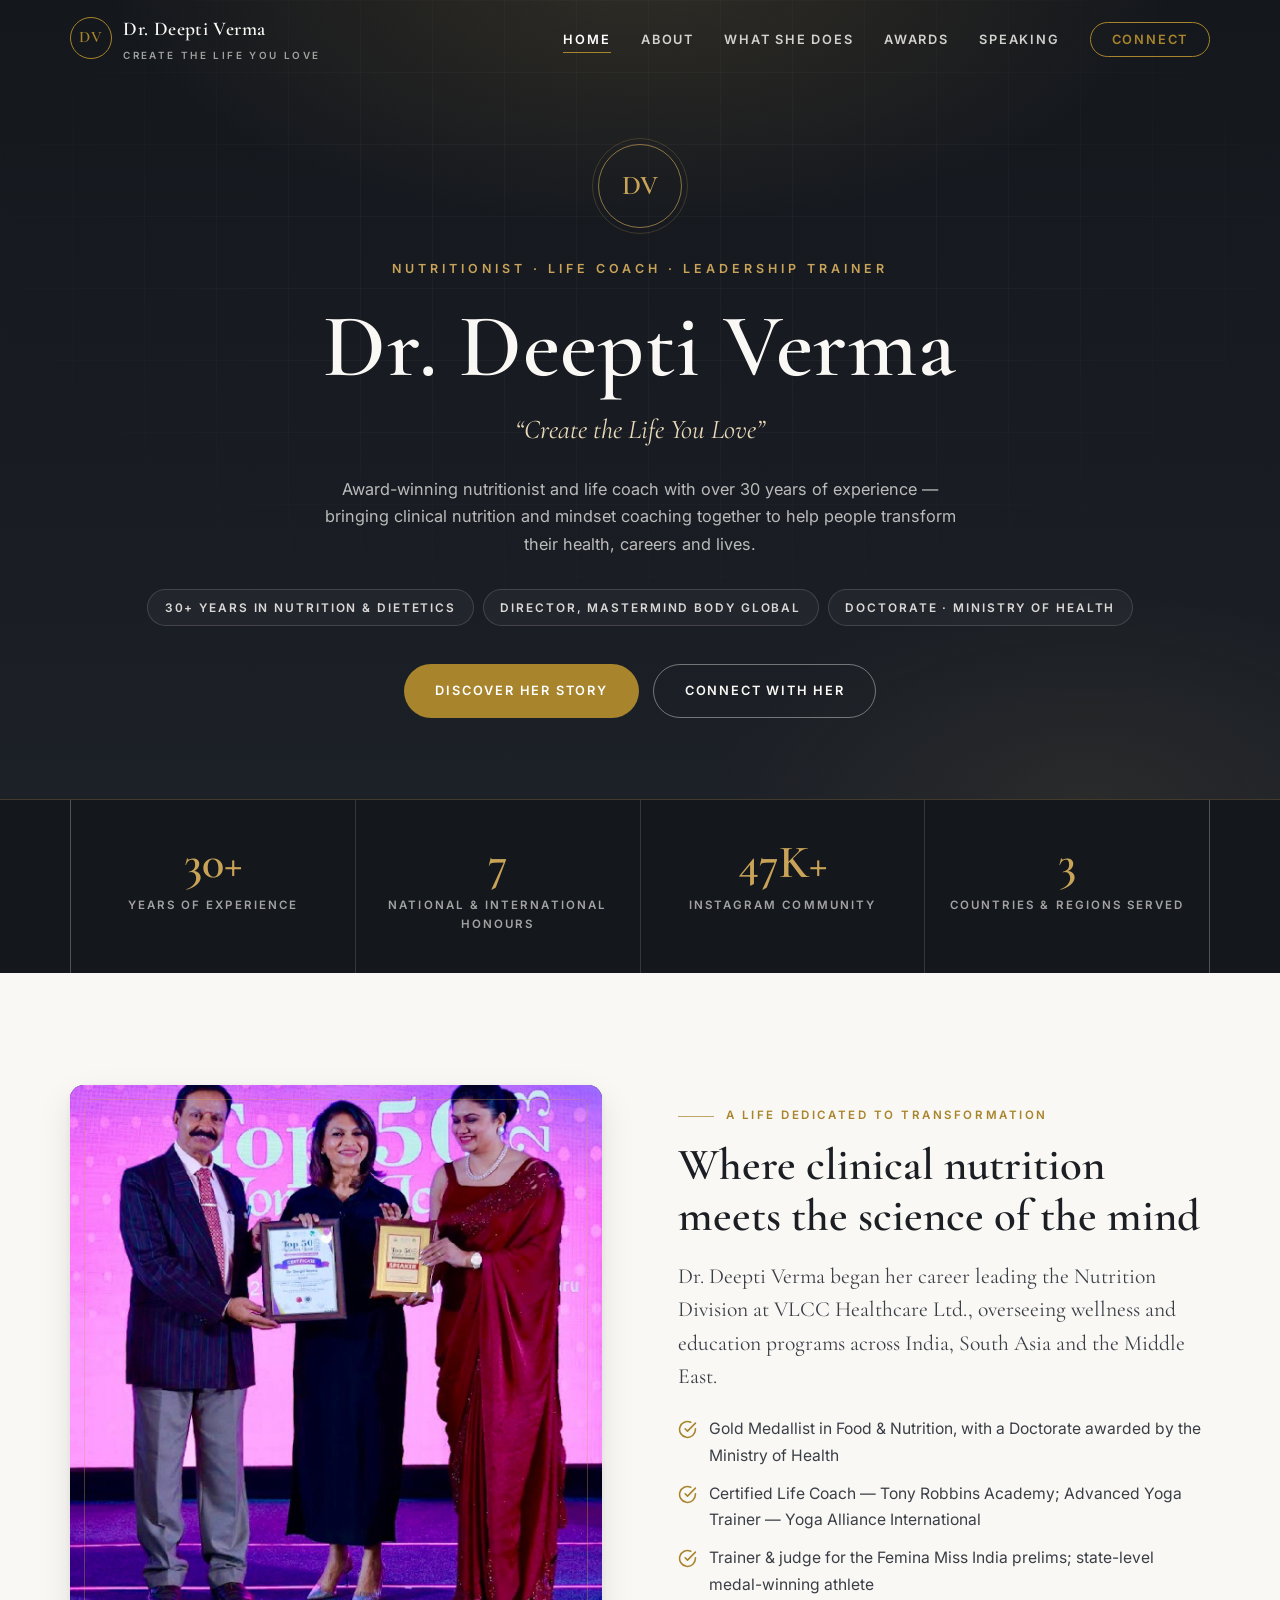
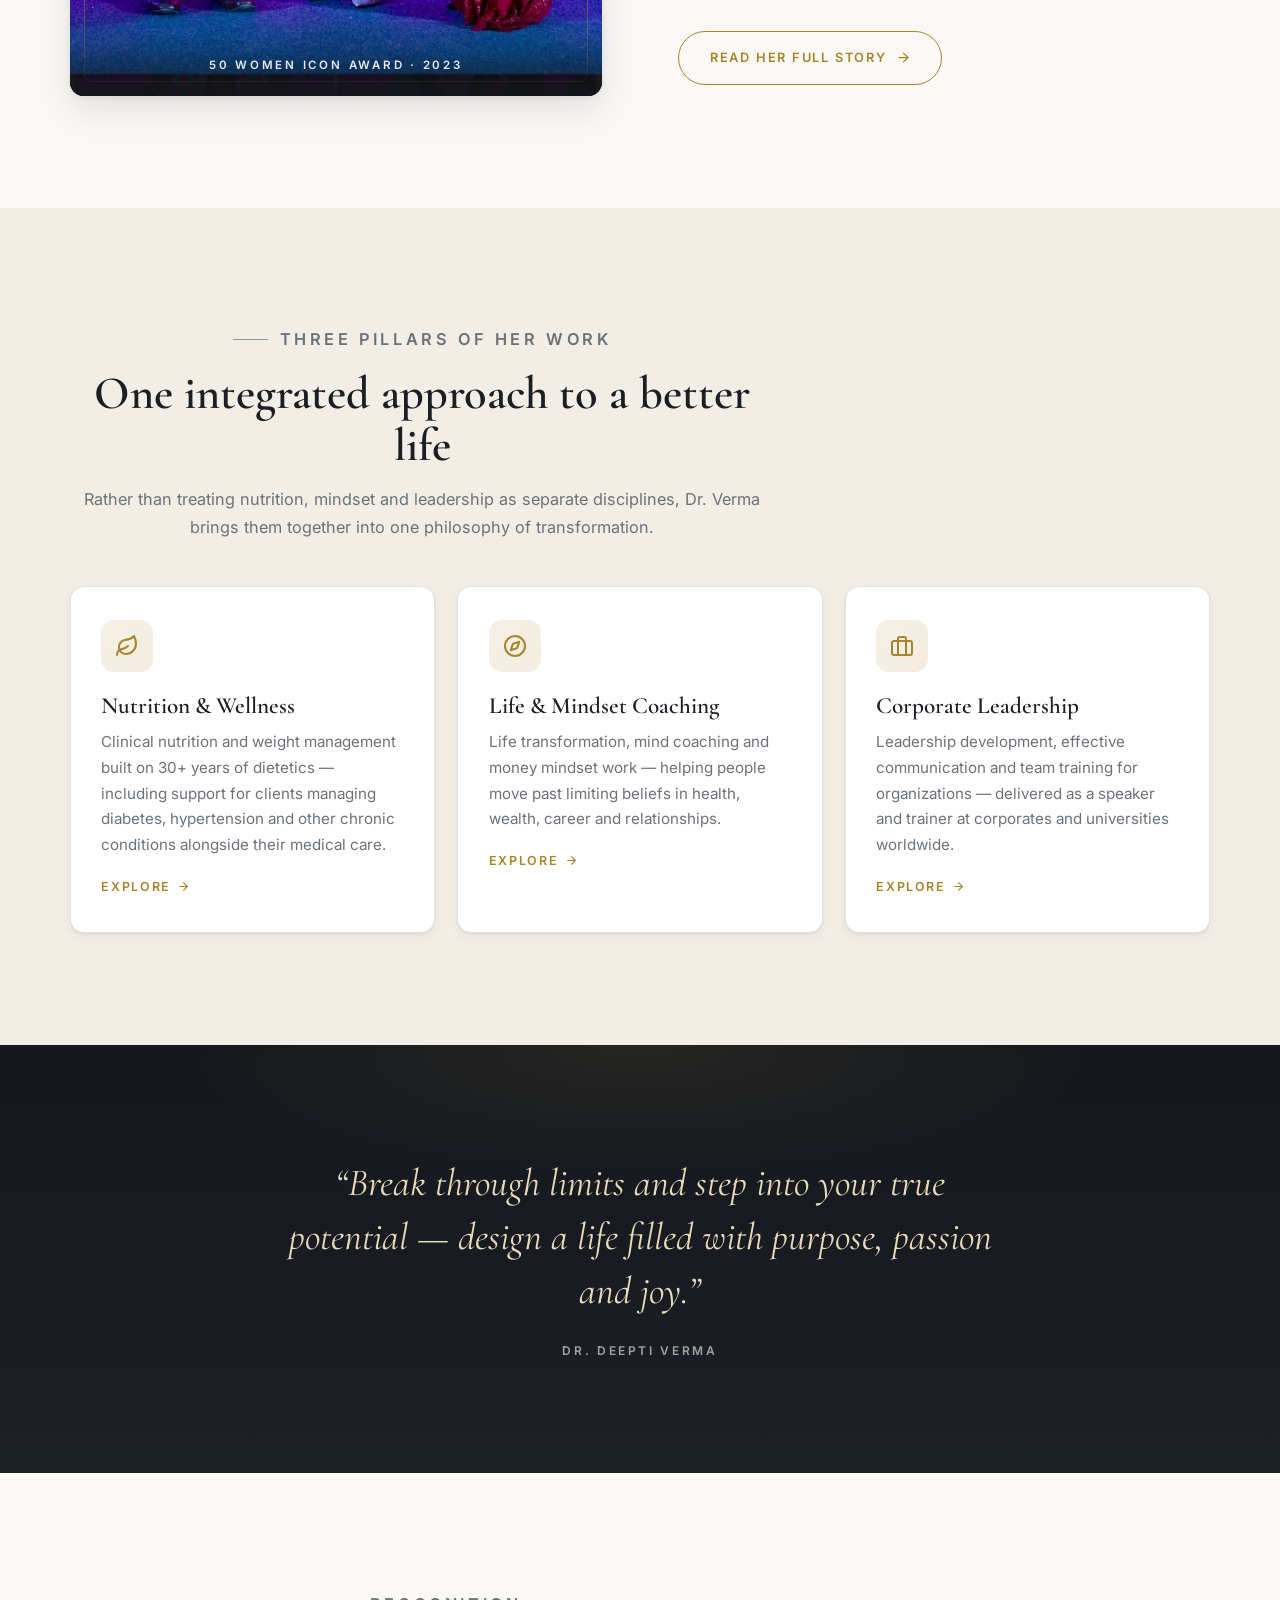
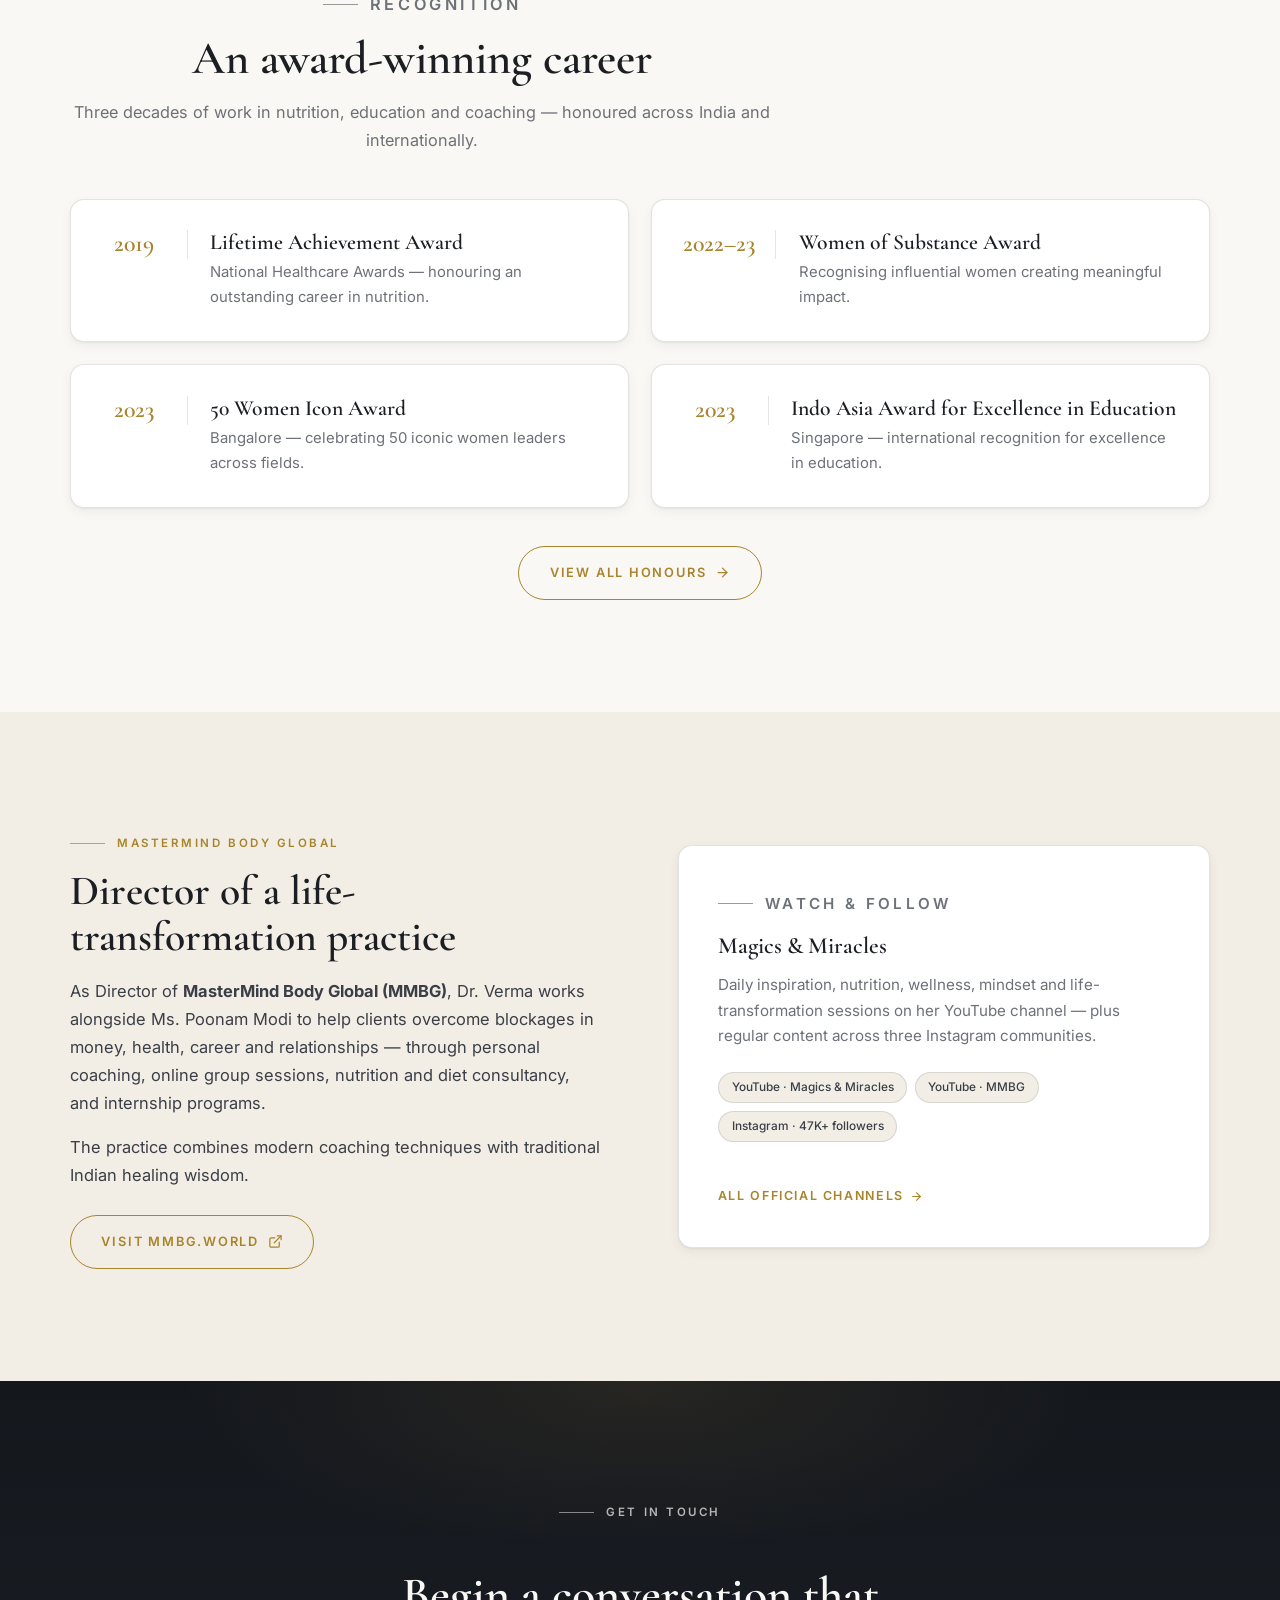
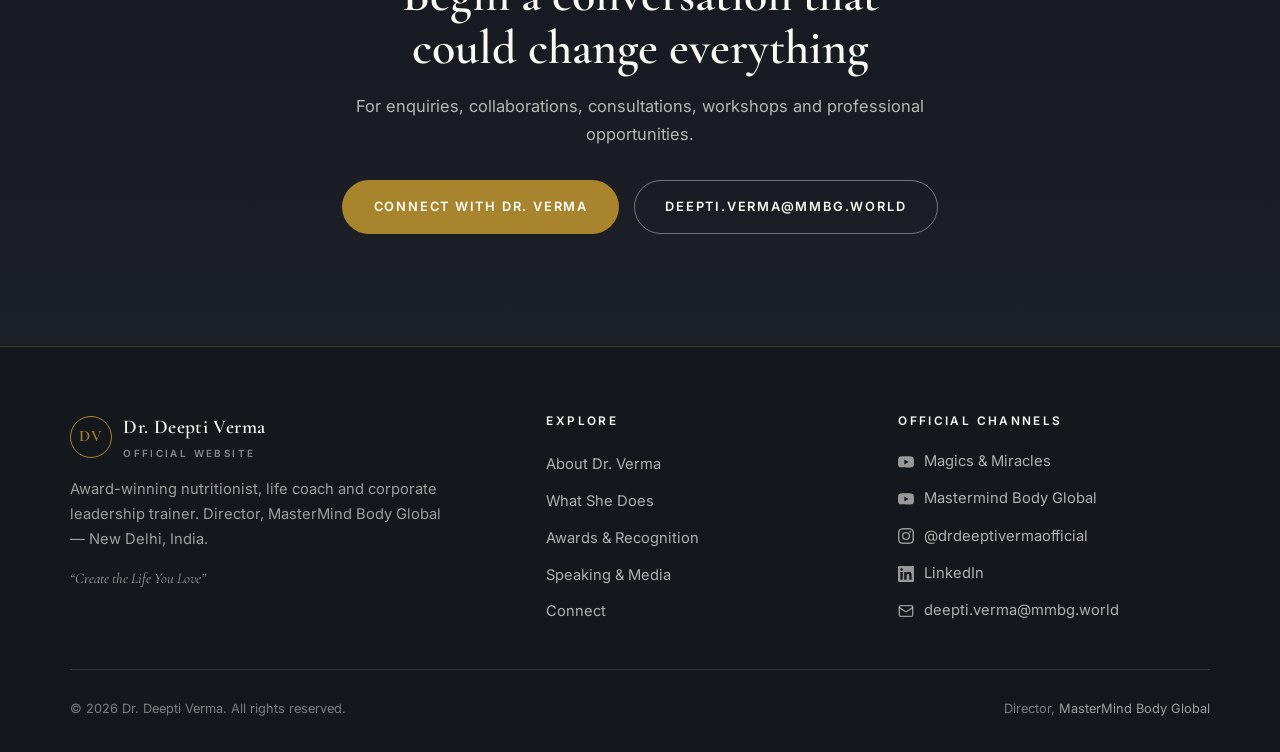
==== commit 2d6d817a: "Add Dr. Verma's award photos across all pages Place 8 real award/event photos: home hero portrait (5" ====
--- a/index.html
+++ b/index.html
@@ -134,9 +134,11 @@
     <section class="section">
       <div class="wrap split">
         <div class="split-media reveal">
-          <figure class="portrait-frame">
-            <span class="portrait-mono" aria-hidden="true">DV</span>
-            <figcaption>New Delhi · India</figcaption>
+          <figure class="portrait-frame has-photo">
+            <img class="portrait-photo" src="assets/images/award-50-women-icon-2023.jpg"
+                 alt="Dr. Deepti Verma receiving the 50 Women Icon Award, 2023"
+                 width="1169" height="1430" fetchpriority="high" decoding="async">
+            <figcaption>50 Women Icon Award · 2023</figcaption>
           </figure>
         </div>
         <div class="reveal">
--- a/assets/css/style.css
+++ b/assets/css/style.css
@@ -1033,3 +1033,115 @@
   .connect-card .platform-icon { width: 46px; height: 46px; }
   .hero-actions .btn, .cta-band .btn { width: 100%; max-width: 20rem; }
 }
+
+/* --------------------------------------------------------------------------
+   Photography & figures
+   -------------------------------------------------------------------------- */
+
+/* Photo filling the gold portrait frame (home hero, etc.) */
+.portrait-frame img.portrait-photo {
+  position: absolute;
+  inset: 0;
+  width: 100%;
+  height: 100%;
+  object-fit: cover;
+  object-position: center 16%;
+  z-index: 0;
+}
+.portrait-frame.has-photo::after { z-index: 2; }
+.portrait-frame.has-photo figcaption {
+  z-index: 3;
+  bottom: 0;
+  left: 0;
+  right: 0;
+  padding: 2.8rem 1rem 1.3rem;
+  background: linear-gradient(to top, rgba(20, 23, 28, 0.92), rgba(20, 23, 28, 0.35) 55%, transparent);
+  color: rgba(250, 248, 244, 0.92);
+}
+
+/* Reusable captioned figure */
+.figure {
+  margin: 0;
+  border-radius: var(--radius);
+  overflow: hidden;
+  background: var(--card);
+  border: 1px solid var(--line);
+  box-shadow: var(--shadow-md);
+}
+.figure > img { display: block; width: 100%; height: auto; }
+.figure figcaption {
+  padding: 0.95rem 1.2rem;
+  font-size: 0.82rem;
+  line-height: 1.5;
+  color: var(--muted);
+  border-top: 1px solid var(--line);
+}
+
+.lead-figure { max-width: 470px; margin-bottom: 2.4rem; }
+
+/* Media band reuses the .split grid, vertically centred */
+.media-band { align-items: center; }
+
+/* Recognition gallery */
+.gallery {
+  display: grid;
+  grid-template-columns: repeat(3, 1fr);
+  gap: 1.3rem;
+}
+.gallery figure {
+  position: relative;
+  margin: 0;
+  border-radius: var(--radius);
+  overflow: hidden;
+  border: 1px solid var(--line);
+  box-shadow: var(--shadow-sm);
+}
+.gallery img {
+  display: block;
+  width: 100%;
+  height: auto;
+  aspect-ratio: 3 / 3.5;
+  object-fit: cover;
+  object-position: center 20%;
+  transition: transform 0.6s ease;
+}
+.gallery figure:hover img { transform: scale(1.06); }
+.gallery figcaption {
+  position: absolute;
+  inset: auto 0 0 0;
+  padding: 1.9rem 1rem 0.95rem;
+  color: #fff;
+  font-size: 0.82rem;
+  font-weight: 600;
+  line-height: 1.4;
+  letter-spacing: 0.01em;
+  background: linear-gradient(to top, rgba(20, 23, 28, 0.94), rgba(20, 23, 28, 0.15) 72%, transparent);
+}
+.gallery figcaption span {
+  display: block;
+  font-weight: 500;
+  font-size: 0.74rem;
+  letter-spacing: 0.14em;
+  text-transform: uppercase;
+  color: var(--gold-bright);
+  margin-bottom: 0.2rem;
+}
+
+/* Small centred portrait for the connect hero */
+.hero-portrait {
+  width: min(320px, 78%);
+  margin: 1.8rem auto 0;
+  border-radius: var(--radius);
+  overflow: hidden;
+  border: 1px solid rgba(201, 164, 88, 0.4);
+  box-shadow: var(--shadow-md);
+}
+.hero-portrait img { display: block; width: 100%; height: auto; }
+
+@media (max-width: 1020px) {
+  .gallery { grid-template-columns: repeat(2, 1fr); }
+}
+@media (max-width: 640px) {
+  .gallery { grid-template-columns: 1fr; }
+  .gallery img { aspect-ratio: 3 / 2.6; }
+}
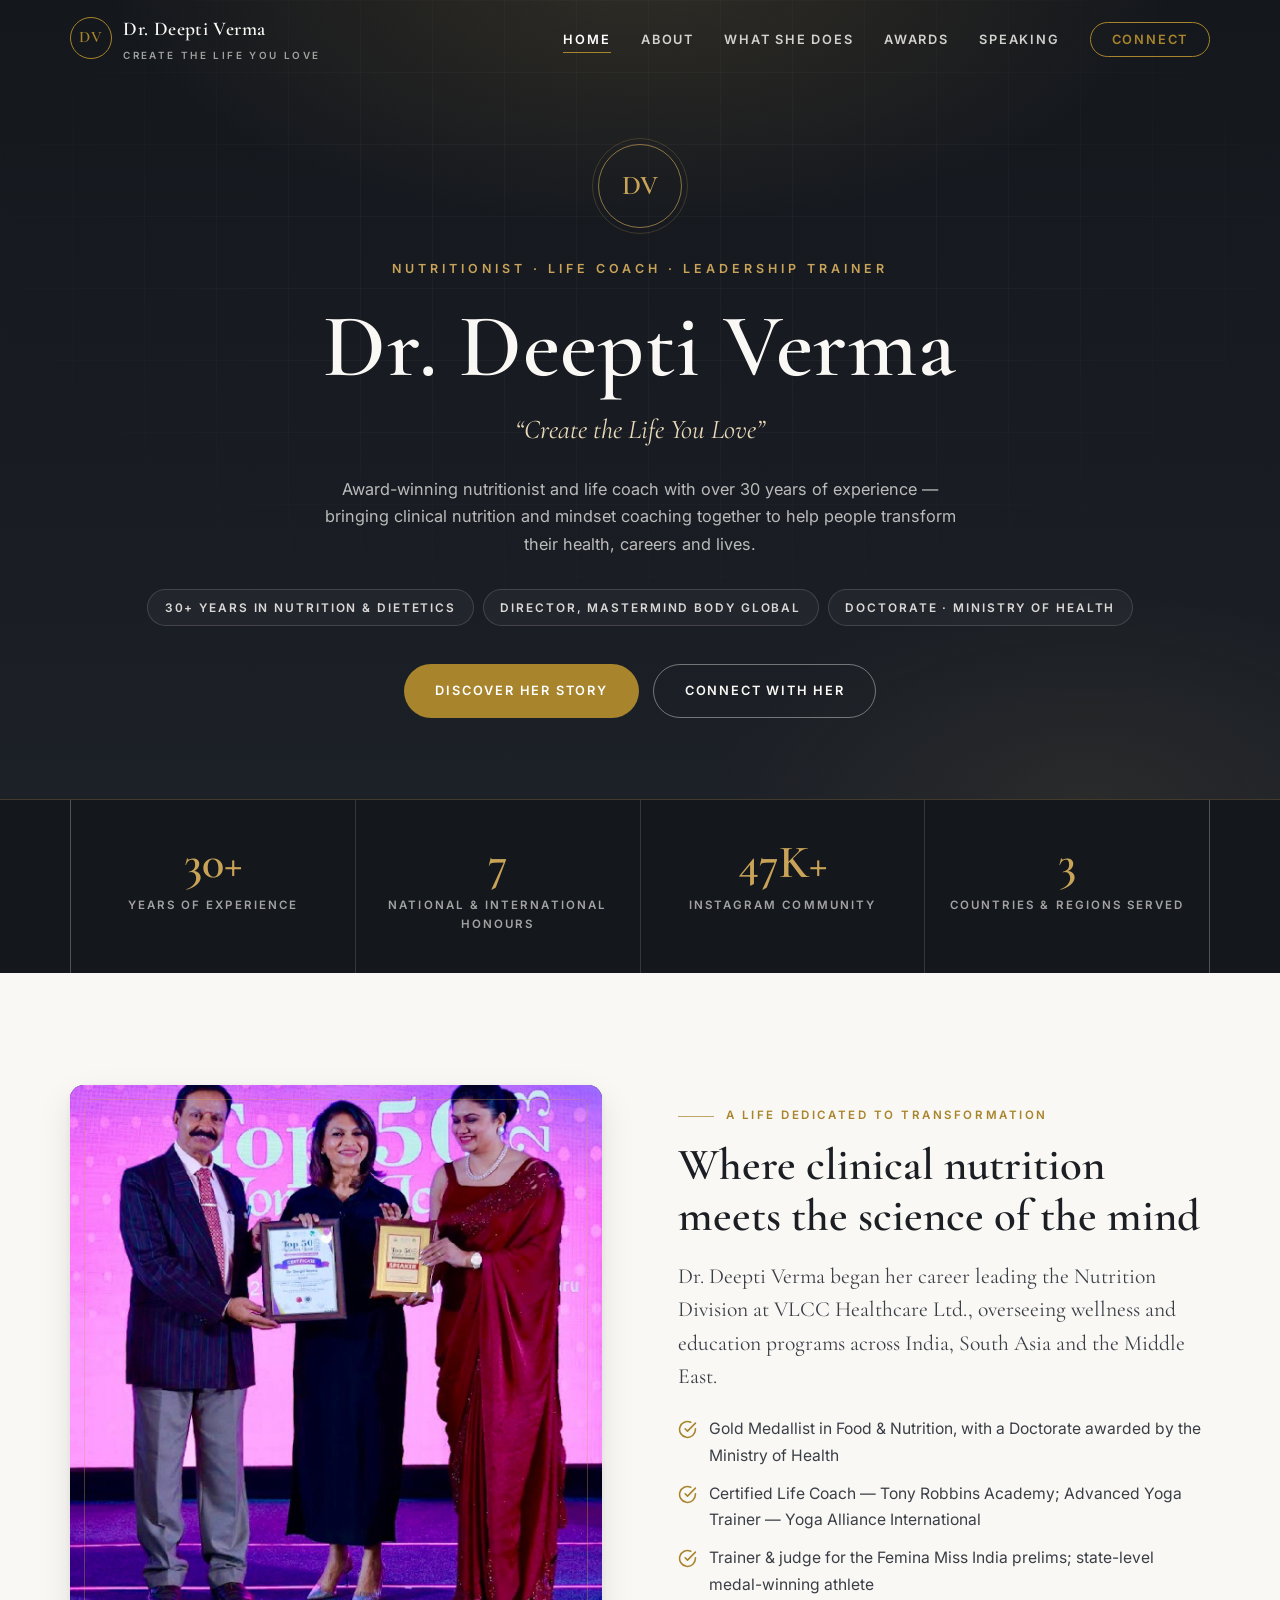
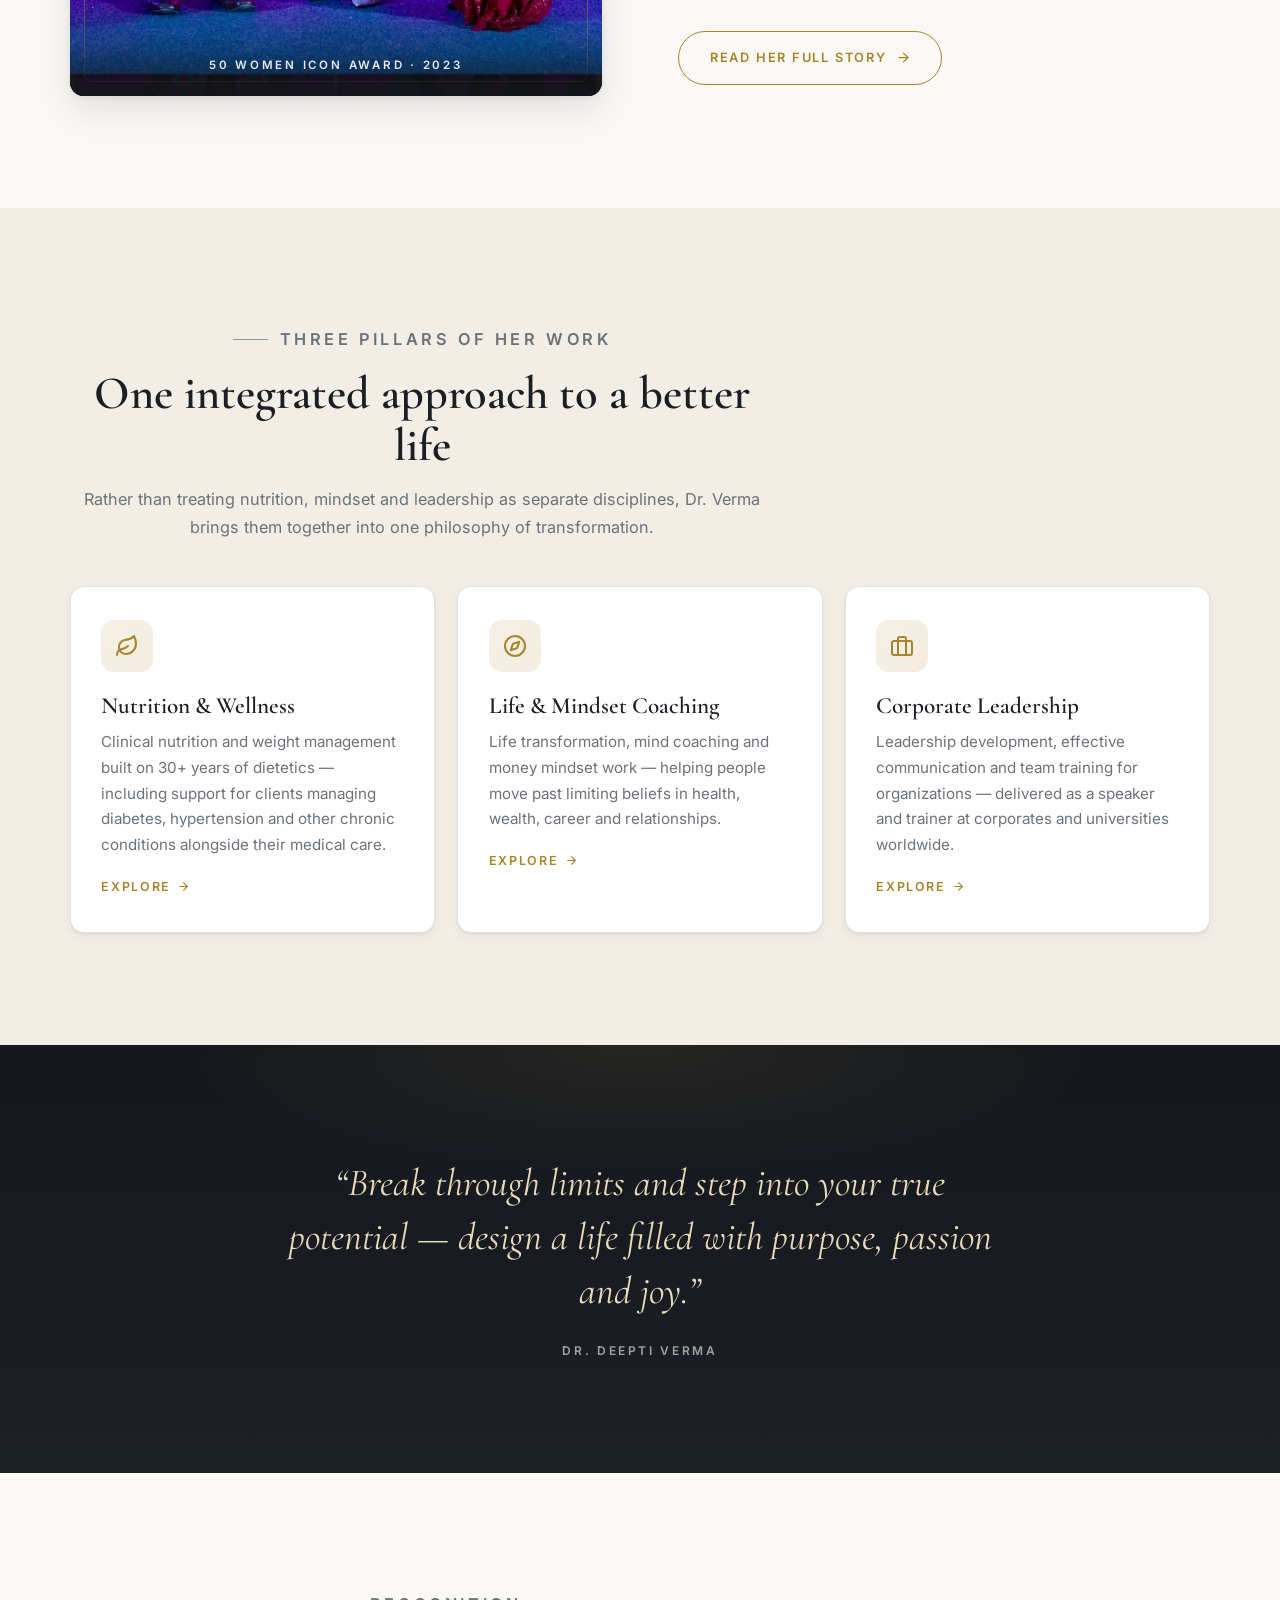
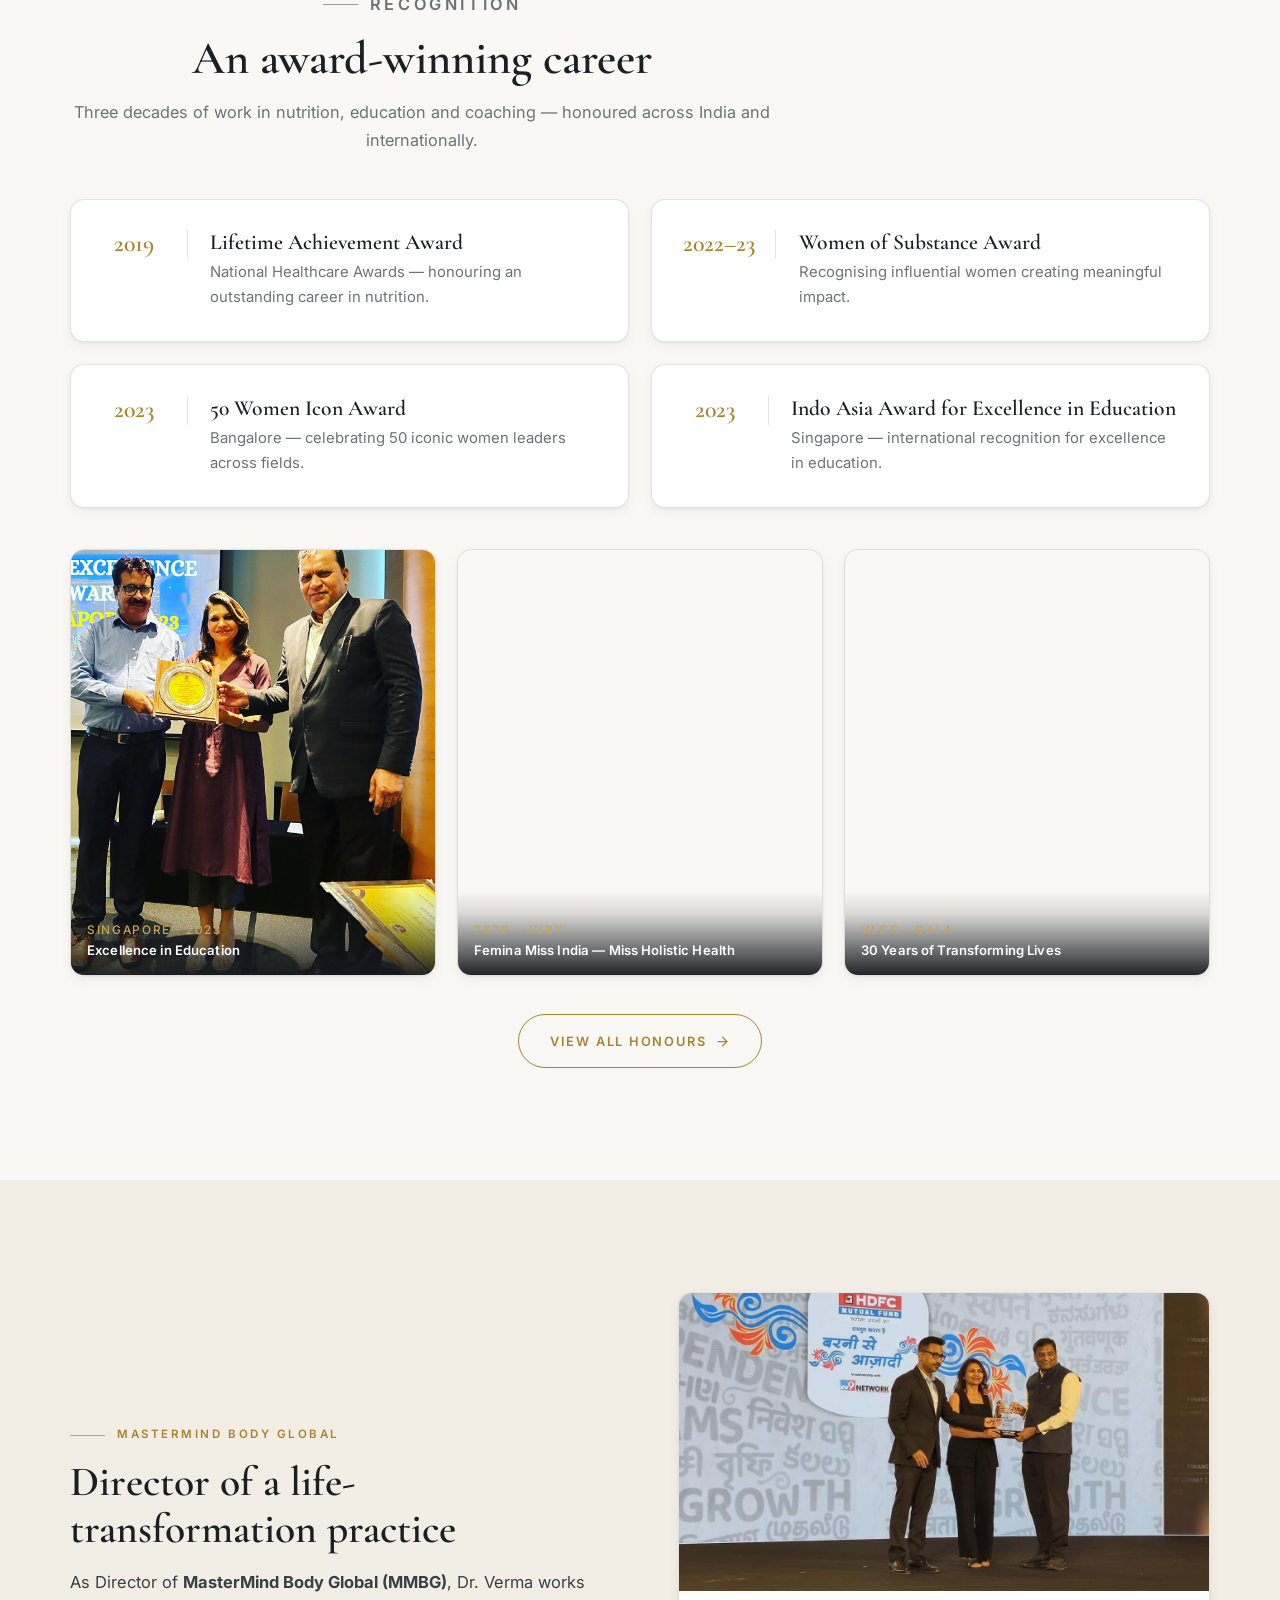
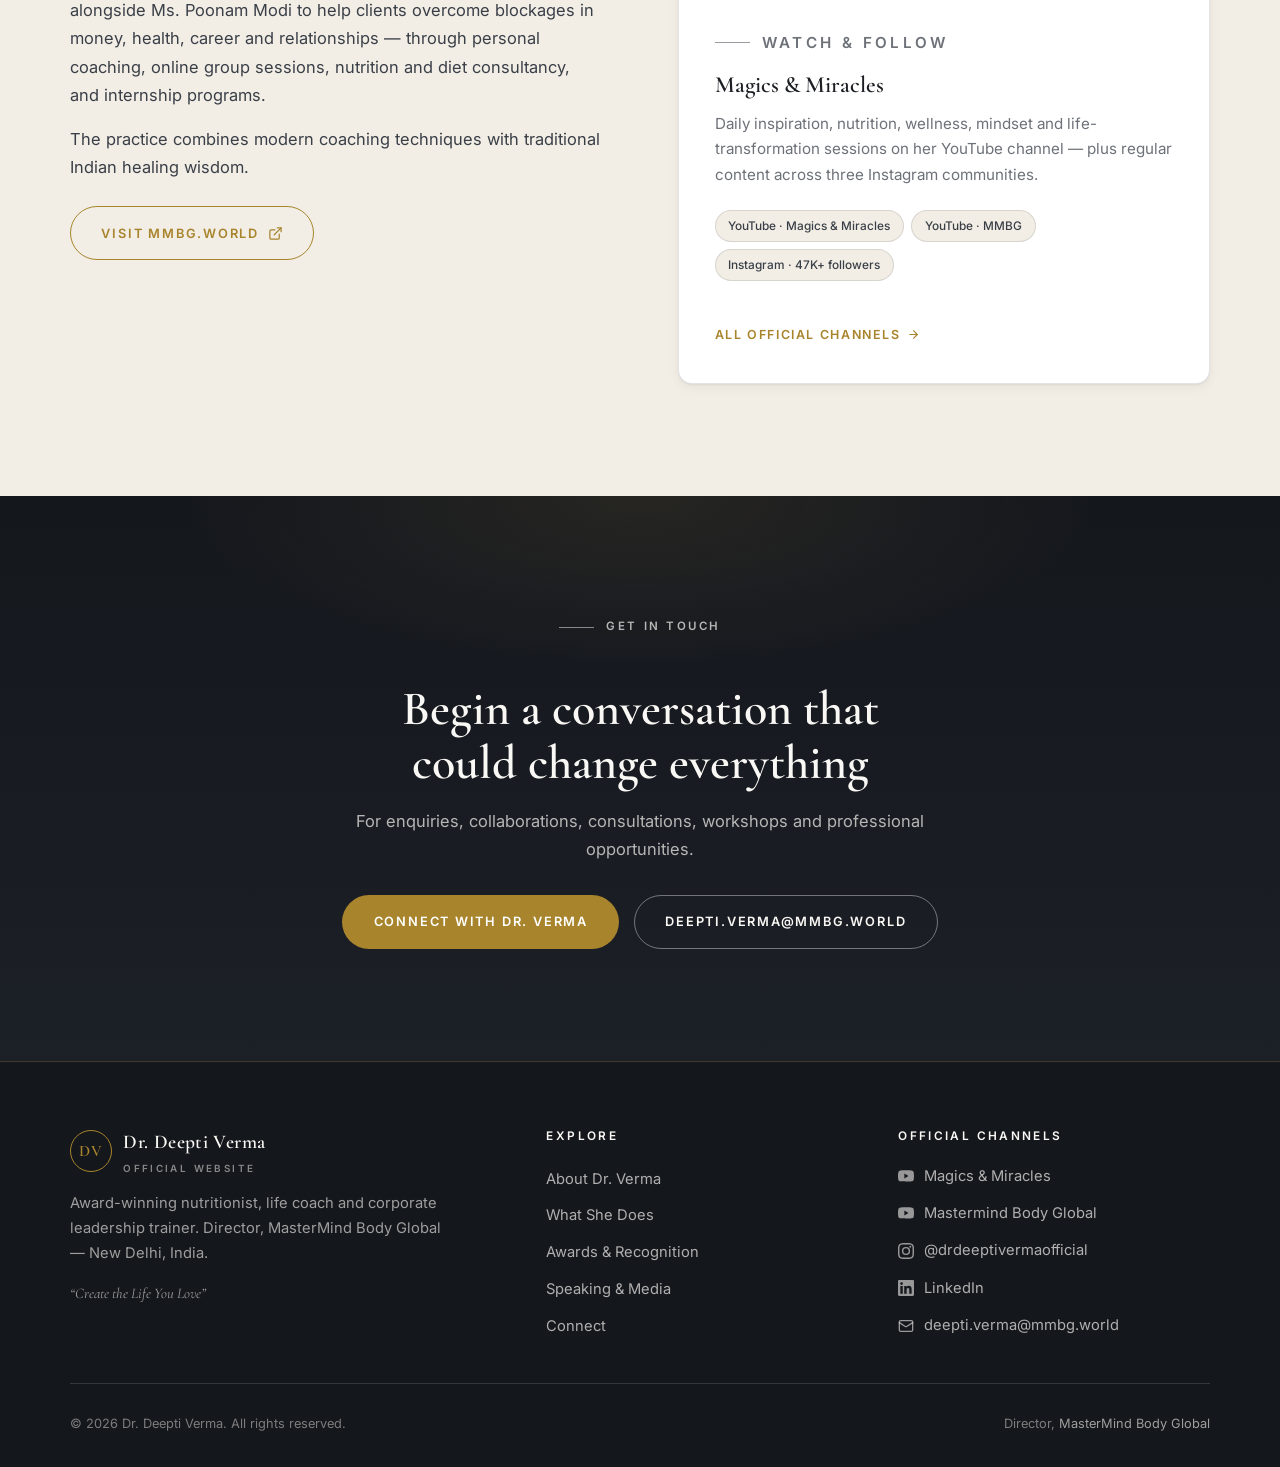
==== commit 355c4f27: "Add more images to the home page Home page now features five photos across three sections: the hero " ====
--- a/index.html
+++ b/index.html
@@ -265,6 +265,28 @@
             </div>
           </article>
         </div>
+
+        <div class="gallery" style="margin-top: 2.6rem;">
+          <figure class="reveal">
+            <img src="assets/images/award-singapore-education-2023.jpg"
+                 alt="Dr. Deepti Verma receiving the Asian Excellence Award in Singapore, 2023"
+                 width="1170" height="1462" loading="lazy" decoding="async">
+            <figcaption><span>Singapore · 2023</span>Excellence in Education</figcaption>
+          </figure>
+          <figure class="reveal">
+            <img src="assets/images/femina-miss-india-2020.jpg"
+                 alt="Dr. Deepti Verma on the jury of VLCC Femina Miss India, Miss Holistic Health 2020"
+                 width="1206" height="1168" loading="lazy" decoding="async">
+            <figcaption><span>2020 · Jury</span>Femina Miss India — Miss Holistic Health</figcaption>
+          </figure>
+          <figure class="reveal">
+            <img src="assets/images/award-vlcc-30-years.jpg"
+                 alt="Dr. Deepti Verma at the VLCC 30 Years of Transforming Lives gala"
+                 width="1206" height="1187" loading="lazy" decoding="async">
+            <figcaption><span>VLCC · Gala</span>30 Years of Transforming Lives</figcaption>
+          </figure>
+        </div>
+
         <div class="center" style="margin-top: 2.4rem;">
           <a class="btn btn-outline" href="awards/">View All Honours
             <svg viewBox="0 0 24 24" fill="none" stroke="currentColor" stroke-width="2" stroke-linecap="round" stroke-linejoin="round" aria-hidden="true"><line x1="5" y1="12" x2="19" y2="12"/><polyline points="12 5 19 12 12 19"/></svg>
@@ -295,21 +317,27 @@
           </a>
         </div>
         <div class="reveal">
-          <div class="card" style="padding: 2.4rem;">
-            <p class="eyebrow" style="margin-bottom: 1rem;">Watch &amp; Follow</p>
-            <h3 style="margin-bottom: 0.8rem;">Magics &amp; Miracles</h3>
-            <p style="color: var(--muted); margin-bottom: 1.4rem;">
-              Daily inspiration, nutrition, wellness, mindset and life-transformation sessions on her
-              YouTube channel — plus regular content across three Instagram communities.
-            </p>
-            <ul class="tag-list" style="margin-bottom: 1.6rem;">
-              <li>YouTube · Magics &amp; Miracles</li>
-              <li>YouTube · MMBG</li>
-              <li>Instagram · 47K+ followers</li>
-            </ul>
-            <a class="card-link" href="connect/">All Official Channels
-              <svg viewBox="0 0 24 24" fill="none" stroke="currentColor" stroke-width="2" stroke-linecap="round" stroke-linejoin="round" aria-hidden="true"><line x1="5" y1="12" x2="19" y2="12"/><polyline points="12 5 19 12 12 19"/></svg>
-            </a>
+          <div class="card" style="padding: 0; overflow: hidden;">
+            <img src="assets/images/award-financial-summit.jpg"
+                 alt="Dr. Deepti Verma speaking on stage at a financial freedom summit"
+                 width="1280" height="720" loading="lazy" decoding="async"
+                 style="display:block; width:100%; height:auto;">
+            <div style="padding: 2rem 2.2rem 2.2rem;">
+              <p class="eyebrow" style="margin-bottom: 1rem;">Watch &amp; Follow</p>
+              <h3 style="margin-bottom: 0.8rem;">Magics &amp; Miracles</h3>
+              <p style="color: var(--muted); margin-bottom: 1.4rem;">
+                Daily inspiration, nutrition, wellness, mindset and life-transformation sessions on her
+                YouTube channel — plus regular content across three Instagram communities.
+              </p>
+              <ul class="tag-list" style="margin-bottom: 1.6rem;">
+                <li>YouTube · Magics &amp; Miracles</li>
+                <li>YouTube · MMBG</li>
+                <li>Instagram · 47K+ followers</li>
+              </ul>
+              <a class="card-link" href="connect/">All Official Channels
+                <svg viewBox="0 0 24 24" fill="none" stroke="currentColor" stroke-width="2" stroke-linecap="round" stroke-linejoin="round" aria-hidden="true"><line x1="5" y1="12" x2="19" y2="12"/><polyline points="12 5 19 12 12 19"/></svg>
+              </a>
+            </div>
           </div>
         </div>
       </div>
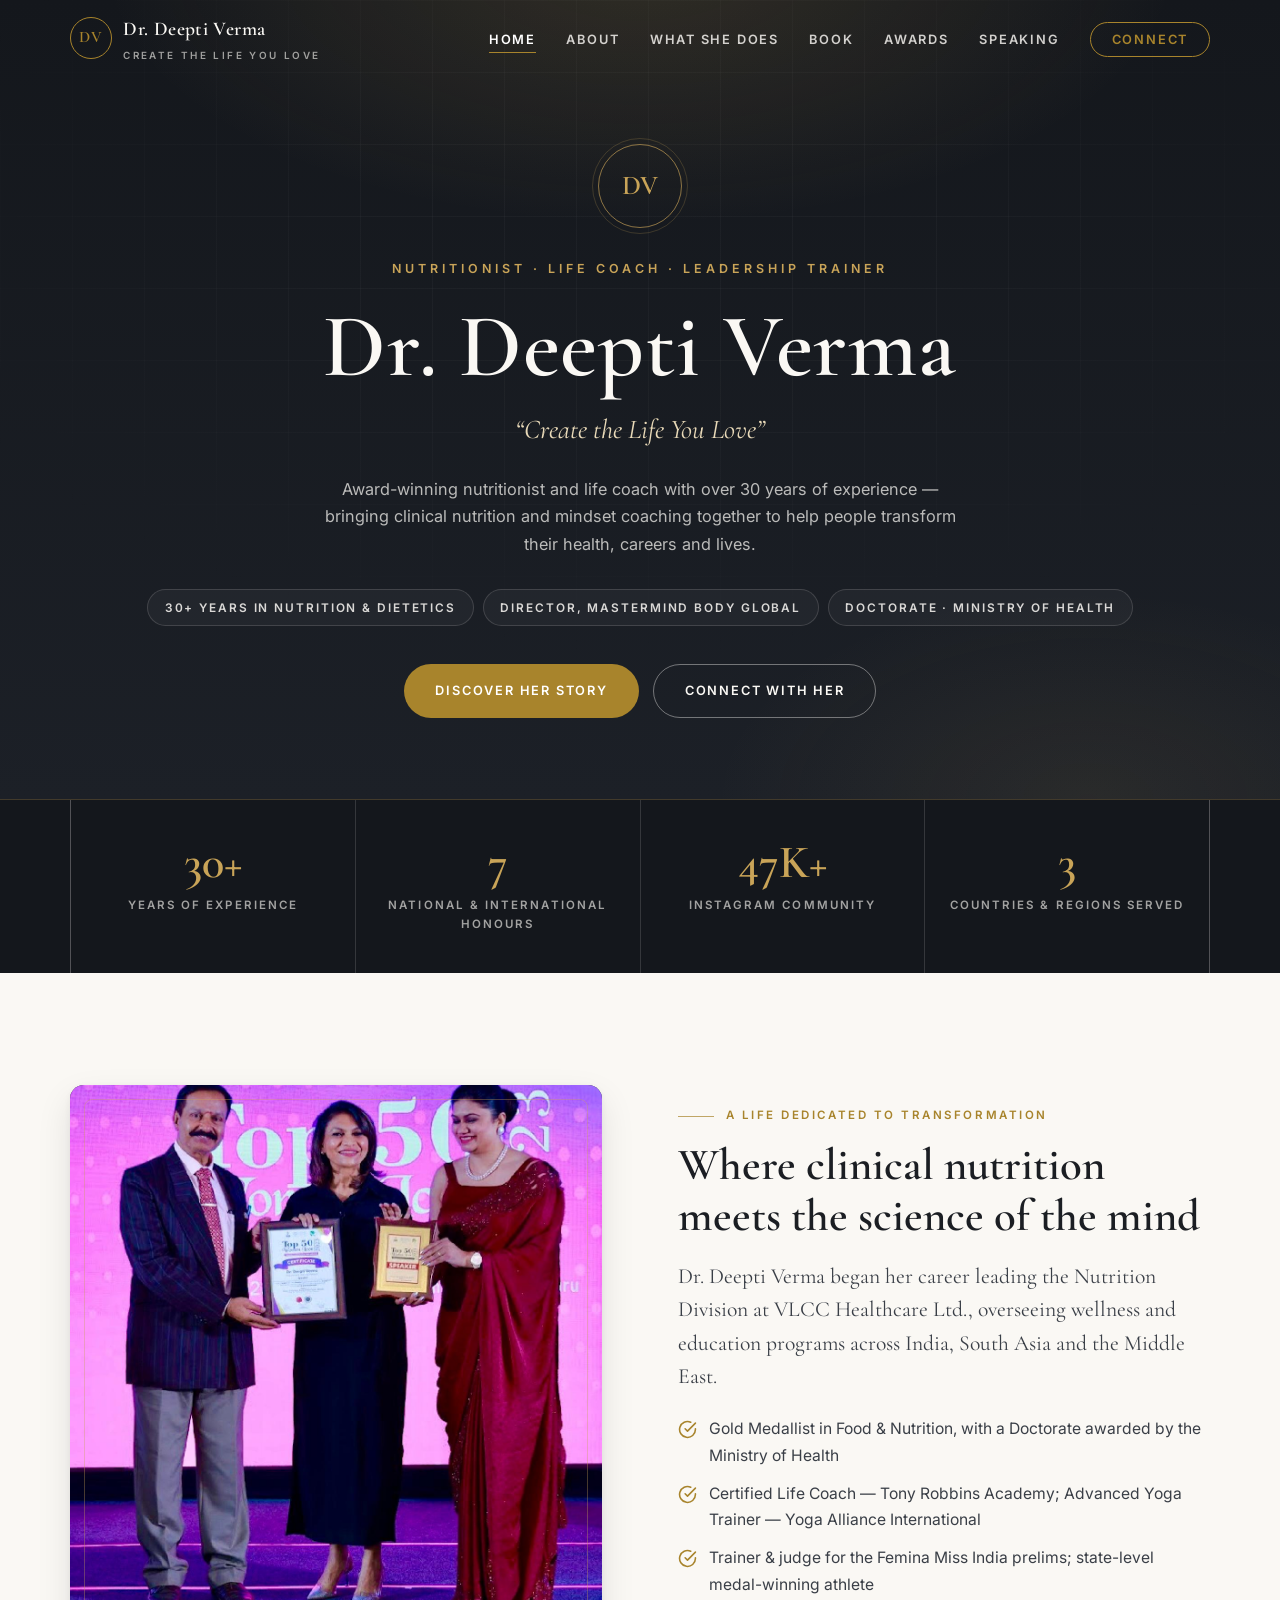
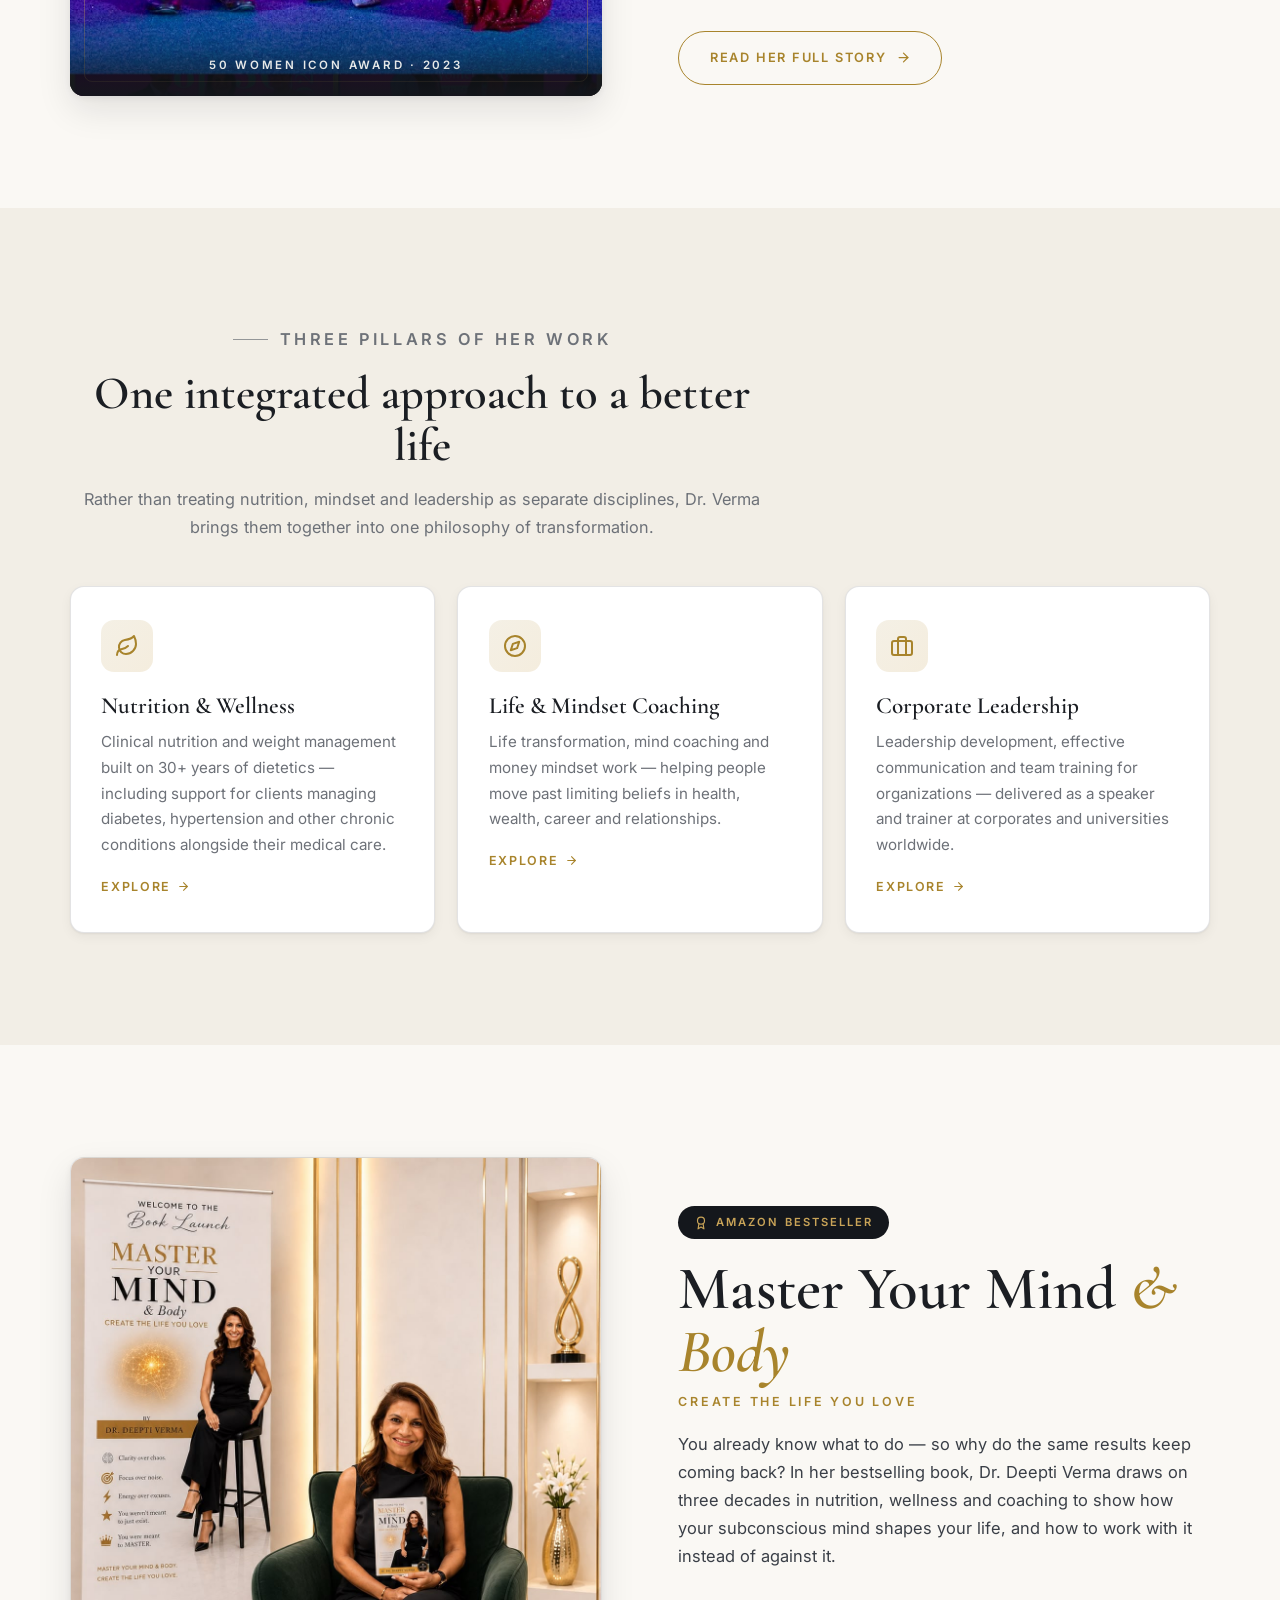
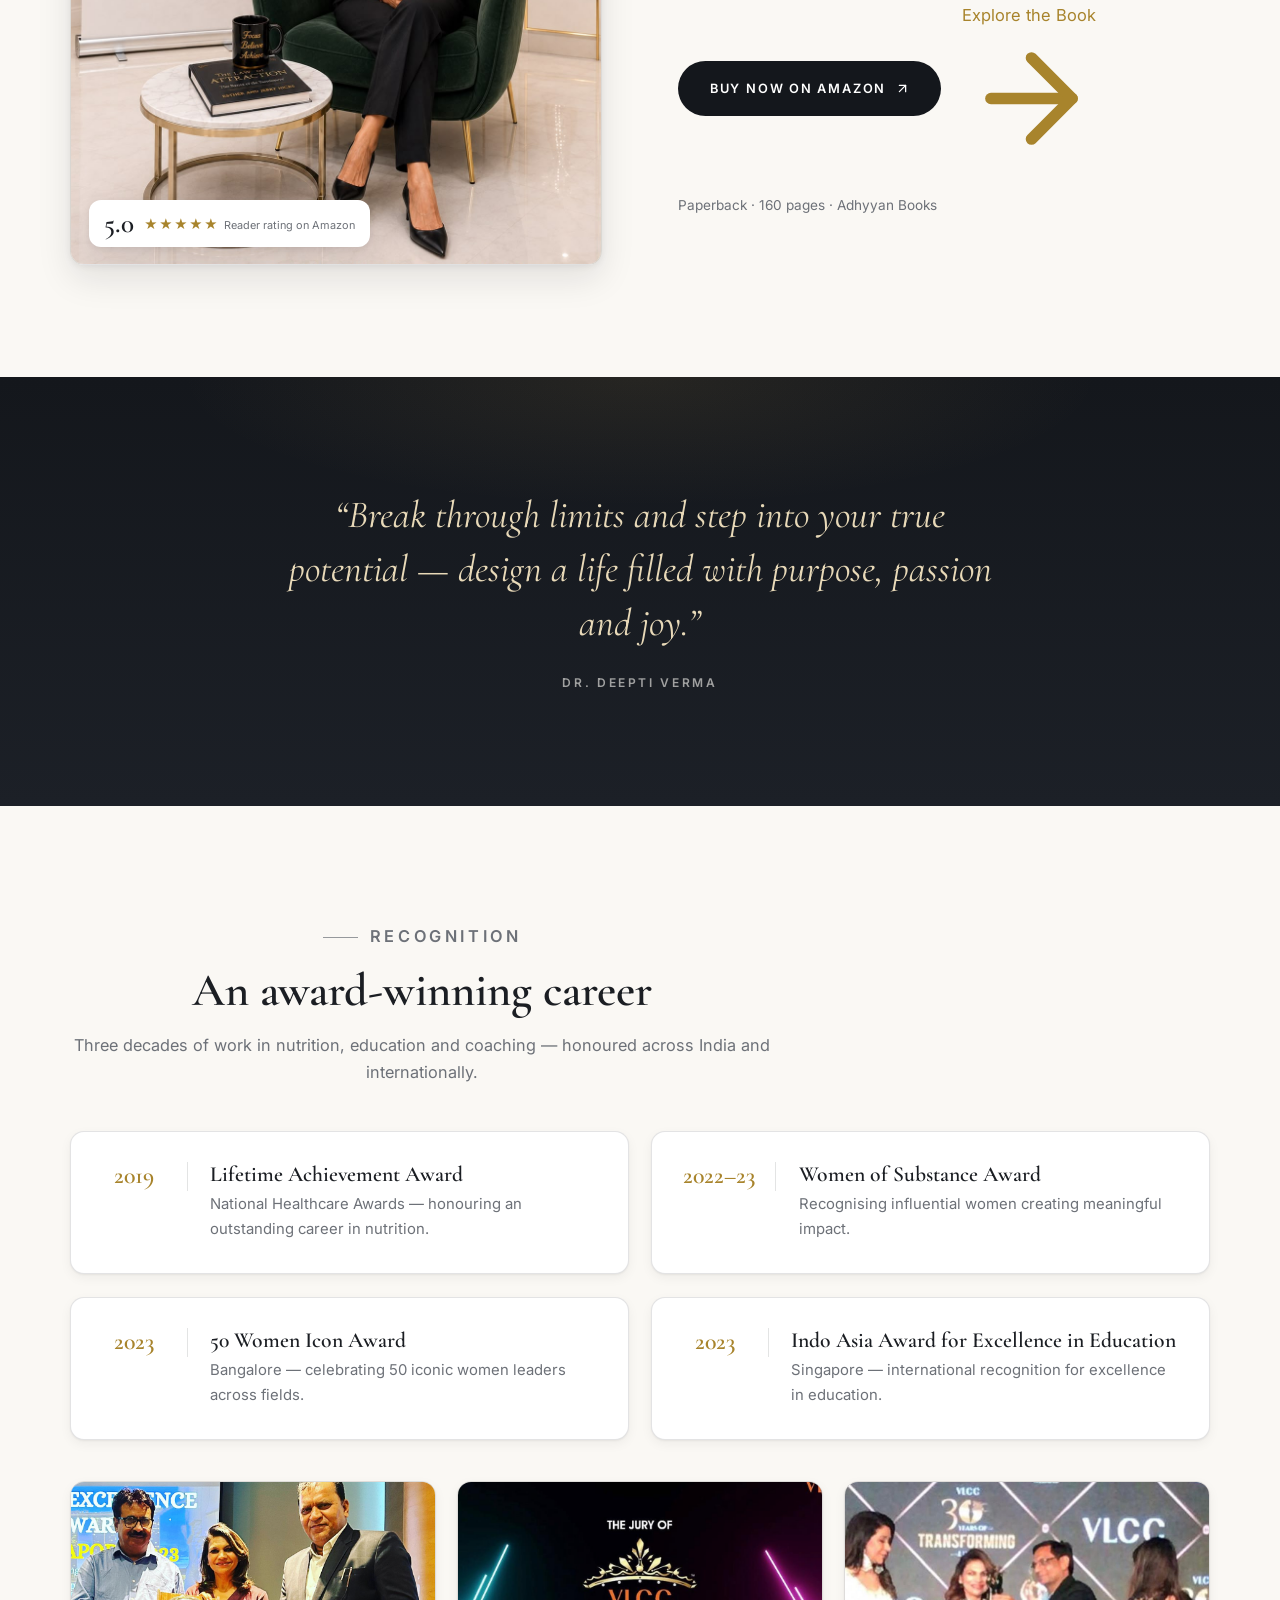
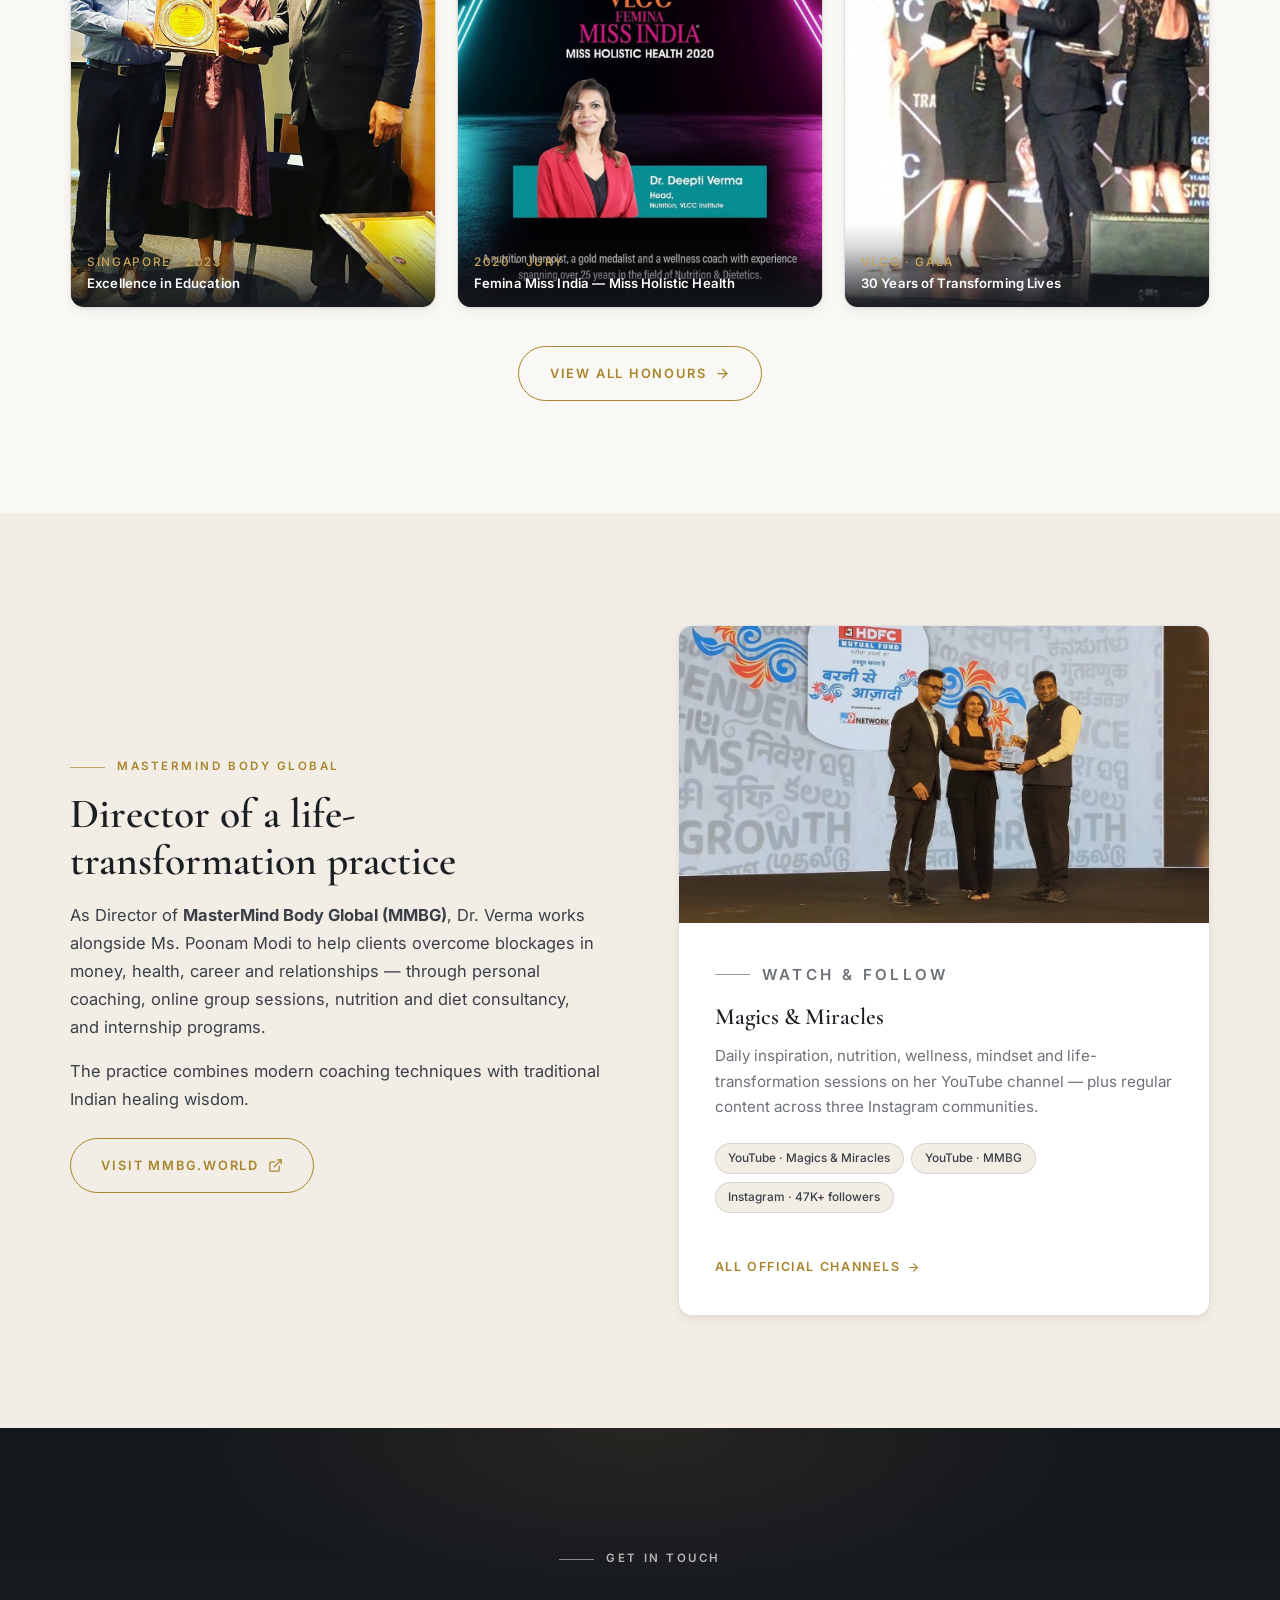
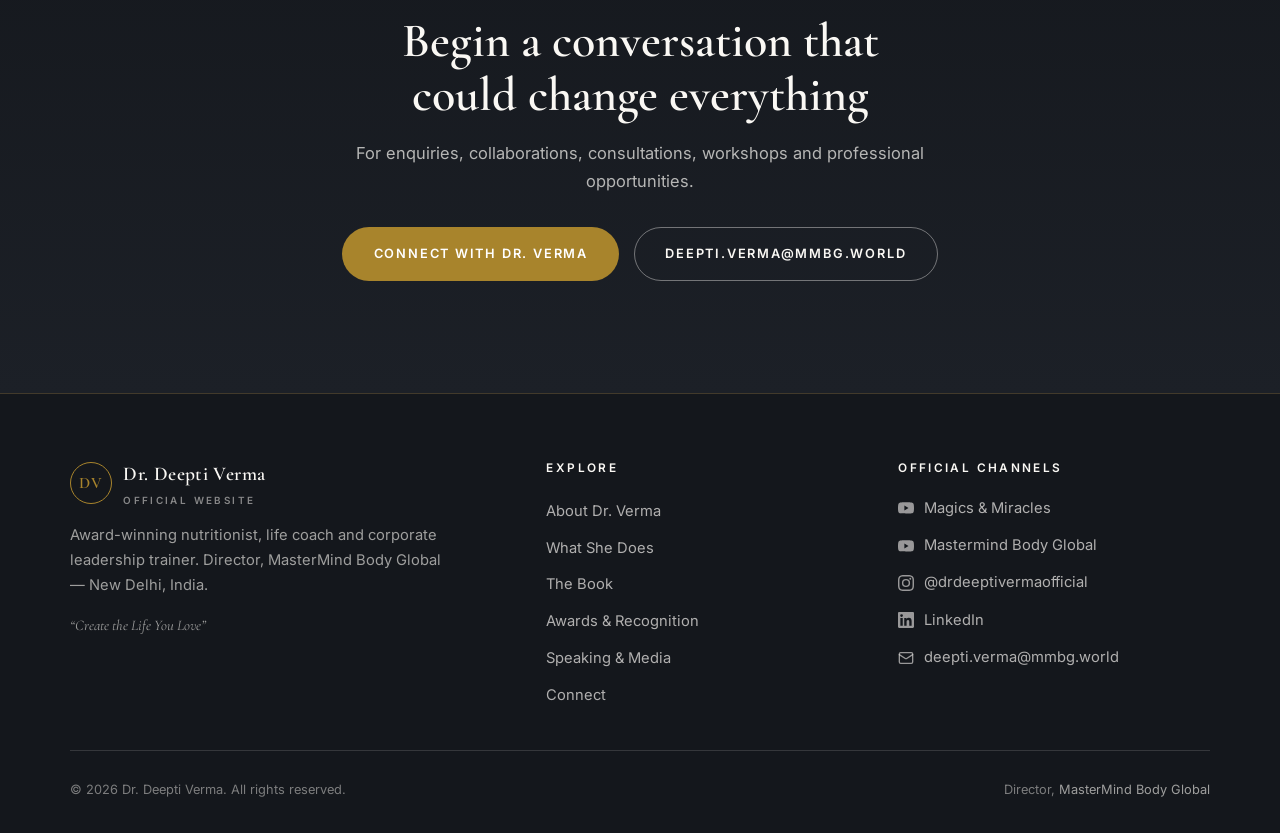
==== commit e0b102ed: "Add Book page and feature for "Master Your Mind & Body" New /book/ page with the book's main launch " ====
--- a/index.html
+++ b/index.html
@@ -70,6 +70,7 @@
           <li><a href="./" class="active">Home</a></li>
           <li><a href="about/">About</a></li>
           <li><a href="services/">What She Does</a></li>
+          <li><a href="book/">Book</a></li>
           <li><a href="awards/">Awards</a></li>
           <li><a href="speaking/">Speaking</a></li>
           <li><a href="connect/" class="nav-cta">Connect</a></li>
@@ -216,6 +217,50 @@
       </div>
     </section>
 
+    <!-- Book band -->
+    <section class="section">
+      <div class="wrap split book-feature">
+        <div class="book-cover-wrap reveal">
+          <figure class="book-cover">
+            <img src="assets/images/book-main.jpg"
+                 alt="Dr. Deepti Verma holding her bestselling book Master Your Mind &amp; Body"
+                 width="1086" height="1448" loading="lazy" decoding="async">
+            <figcaption class="book-rating">
+              <span class="score">5.0</span>
+              <span>
+                <span class="stars" aria-hidden="true">★★★★★</span>
+                <span class="rlabel">Reader rating on Amazon</span>
+              </span>
+            </figcaption>
+          </figure>
+        </div>
+        <div class="reveal">
+          <span class="badge-bestseller">
+            <svg viewBox="0 0 24 24" fill="none" stroke="currentColor" stroke-width="2" stroke-linecap="round" stroke-linejoin="round" aria-hidden="true"><circle cx="12" cy="8" r="6"/><path d="M15.477 12.89 17 22l-5-3-5 3 1.523-9.11"/></svg>
+            Amazon Bestseller
+          </span>
+          <h2 class="book-title">Master Your Mind <em>&amp; Body</em></h2>
+          <p class="book-subtitle">Create the Life You Love</p>
+          <p class="book-desc">
+            You already know what to do — so why do the same results keep coming back? In her
+            bestselling book, Dr. Deepti Verma draws on three decades in nutrition, wellness and
+            coaching to show how your subconscious mind shapes your life, and how to work with it
+            instead of against it.
+          </p>
+          <div class="book-buy">
+            <a class="btn btn-dark" href="https://www.amazon.in/dp/9371648147" target="_blank" rel="noopener">
+              Buy Now on Amazon
+              <svg viewBox="0 0 24 24" fill="none" stroke="currentColor" stroke-width="2" stroke-linecap="round" stroke-linejoin="round" aria-hidden="true"><path d="M7 17 17 7"/><path d="M7 7h10v10"/></svg>
+            </a>
+            <a class="card-link" href="book/">Explore the Book
+              <svg viewBox="0 0 24 24" fill="none" stroke="currentColor" stroke-width="2" stroke-linecap="round" stroke-linejoin="round" aria-hidden="true"><line x1="5" y1="12" x2="19" y2="12"/><polyline points="12 5 19 12 12 19"/></svg>
+            </a>
+          </div>
+          <p class="book-meta" style="margin-top: 1.1rem;">Paperback · 160 pages · Adhyyan Books</p>
+        </div>
+      </div>
+    </section>
+
     <!-- Quote -->
     <section class="section dark quote-band">
       <div class="wrap reveal">
@@ -377,6 +422,7 @@
           <ul class="footer-links">
             <li><a href="about/">About Dr. Verma</a></li>
             <li><a href="services/">What She Does</a></li>
+            <li><a href="book/">The Book</a></li>
             <li><a href="awards/">Awards &amp; Recognition</a></li>
             <li><a href="speaking/">Speaking &amp; Media</a></li>
             <li><a href="connect/">Connect</a></li>
--- a/assets/css/style.css
+++ b/assets/css/style.css
@@ -981,7 +981,7 @@
   .infobox { position: static; max-width: 30rem; }
 }
 
-@media (max-width: 880px) {
+@media (max-width: 1000px) {
   .nav-links {
     position: fixed;
     inset: 0;
@@ -1145,3 +1145,127 @@
   .gallery { grid-template-columns: 1fr; }
   .gallery img { aspect-ratio: 3 / 2.6; }
 }
+
+/* Landscape gallery variant (e.g. book-launch photos) */
+.gallery.landscape img { aspect-ratio: 3 / 2; object-position: center; }
+@media (max-width: 640px) {
+  .gallery.landscape img { aspect-ratio: 3 / 2; }
+}
+
+/* --------------------------------------------------------------------------
+   Book feature
+   -------------------------------------------------------------------------- */
+
+.book-feature { align-items: center; }
+
+.book-cover-wrap { position: relative; }
+
+.book-cover {
+  position: relative;
+  border-radius: var(--radius);
+  overflow: hidden;
+  box-shadow: var(--shadow-md);
+  border: 1px solid var(--line);
+  background: linear-gradient(160deg, #ffffff, var(--paper-2));
+}
+.book-cover img { display: block; width: 100%; height: auto; }
+
+.book-rating {
+  position: absolute;
+  left: 1.1rem;
+  bottom: 1.1rem;
+  display: flex;
+  align-items: center;
+  gap: 0.65rem;
+  background: #ffffff;
+  border-radius: 12px;
+  padding: 0.6rem 0.95rem;
+  box-shadow: var(--shadow-md);
+}
+.book-rating .score {
+  font-family: var(--serif);
+  font-size: 1.7rem;
+  font-weight: 600;
+  line-height: 1;
+  color: var(--ink);
+}
+.book-rating .stars { color: var(--gold); font-size: 0.82rem; letter-spacing: 1px; }
+.book-rating .rlabel { font-size: 0.68rem; color: var(--muted); margin-top: 0.1rem; }
+
+.badge-bestseller {
+  display: inline-flex;
+  align-items: center;
+  gap: 0.5rem;
+  background: var(--dark);
+  color: var(--gold-bright);
+  font-size: 0.7rem;
+  font-weight: 600;
+  letter-spacing: 0.18em;
+  text-transform: uppercase;
+  padding: 0.45rem 1rem;
+  border-radius: 999px;
+}
+.badge-bestseller svg { width: 14px; height: 14px; }
+
+.book-title { font-size: clamp(2.4rem, 5.5vw, 3.8rem); line-height: 1.04; margin: 1.1rem 0 0.5rem; }
+.book-title em { font-style: italic; color: var(--gold); }
+
+.book-subtitle {
+  font-size: 0.78rem;
+  font-weight: 600;
+  letter-spacing: 0.22em;
+  text-transform: uppercase;
+  color: var(--gold);
+}
+
+.book-byline { color: var(--muted); margin-top: 1rem; }
+.book-byline strong { color: var(--ink); }
+
+.book-desc { color: var(--ink-soft); margin-top: 1.1rem; }
+
+.book-quote {
+  border-left: 3px solid var(--gold);
+  padding: 0.3rem 0 0.3rem 1.2rem;
+  margin: 1.5rem 0;
+  font-family: var(--serif);
+  font-style: italic;
+  font-size: 1.22rem;
+  line-height: 1.45;
+  color: var(--ink-soft);
+}
+.book-quote cite {
+  display: block;
+  font-family: var(--sans);
+  font-style: normal;
+  font-size: 0.74rem;
+  letter-spacing: 0.1em;
+  text-transform: uppercase;
+  color: var(--muted);
+  margin-top: 0.6rem;
+}
+
+.book-points { list-style: none; display: grid; gap: 1.2rem; margin: 1.7rem 0; }
+.book-points li { display: flex; gap: 1rem; align-items: flex-start; }
+.book-points .bp-icon {
+  flex: none;
+  width: 44px;
+  height: 44px;
+  border-radius: 11px;
+  display: grid;
+  place-items: center;
+  background: linear-gradient(135deg, rgba(168, 132, 44, 0.12), rgba(201, 164, 88, 0.2));
+  color: var(--gold);
+}
+.book-points .bp-icon svg { width: 21px; height: 21px; }
+.book-points h3 { font-size: 1.15rem; margin-bottom: 0.2rem; }
+.book-points p { font-size: 0.9rem; color: var(--muted); }
+
+.book-buy { display: flex; flex-wrap: wrap; align-items: center; gap: 1.3rem; margin-top: 1.9rem; }
+.book-meta { font-size: 0.85rem; color: var(--muted); }
+
+.btn-dark { background: var(--dark); color: #fff; }
+.btn-dark:hover { background: var(--gold); color: #fff; }
+
+@media (max-width: 880px) {
+  .book-feature .book-cover-wrap { max-width: 30rem; margin-inline: auto; }
+}
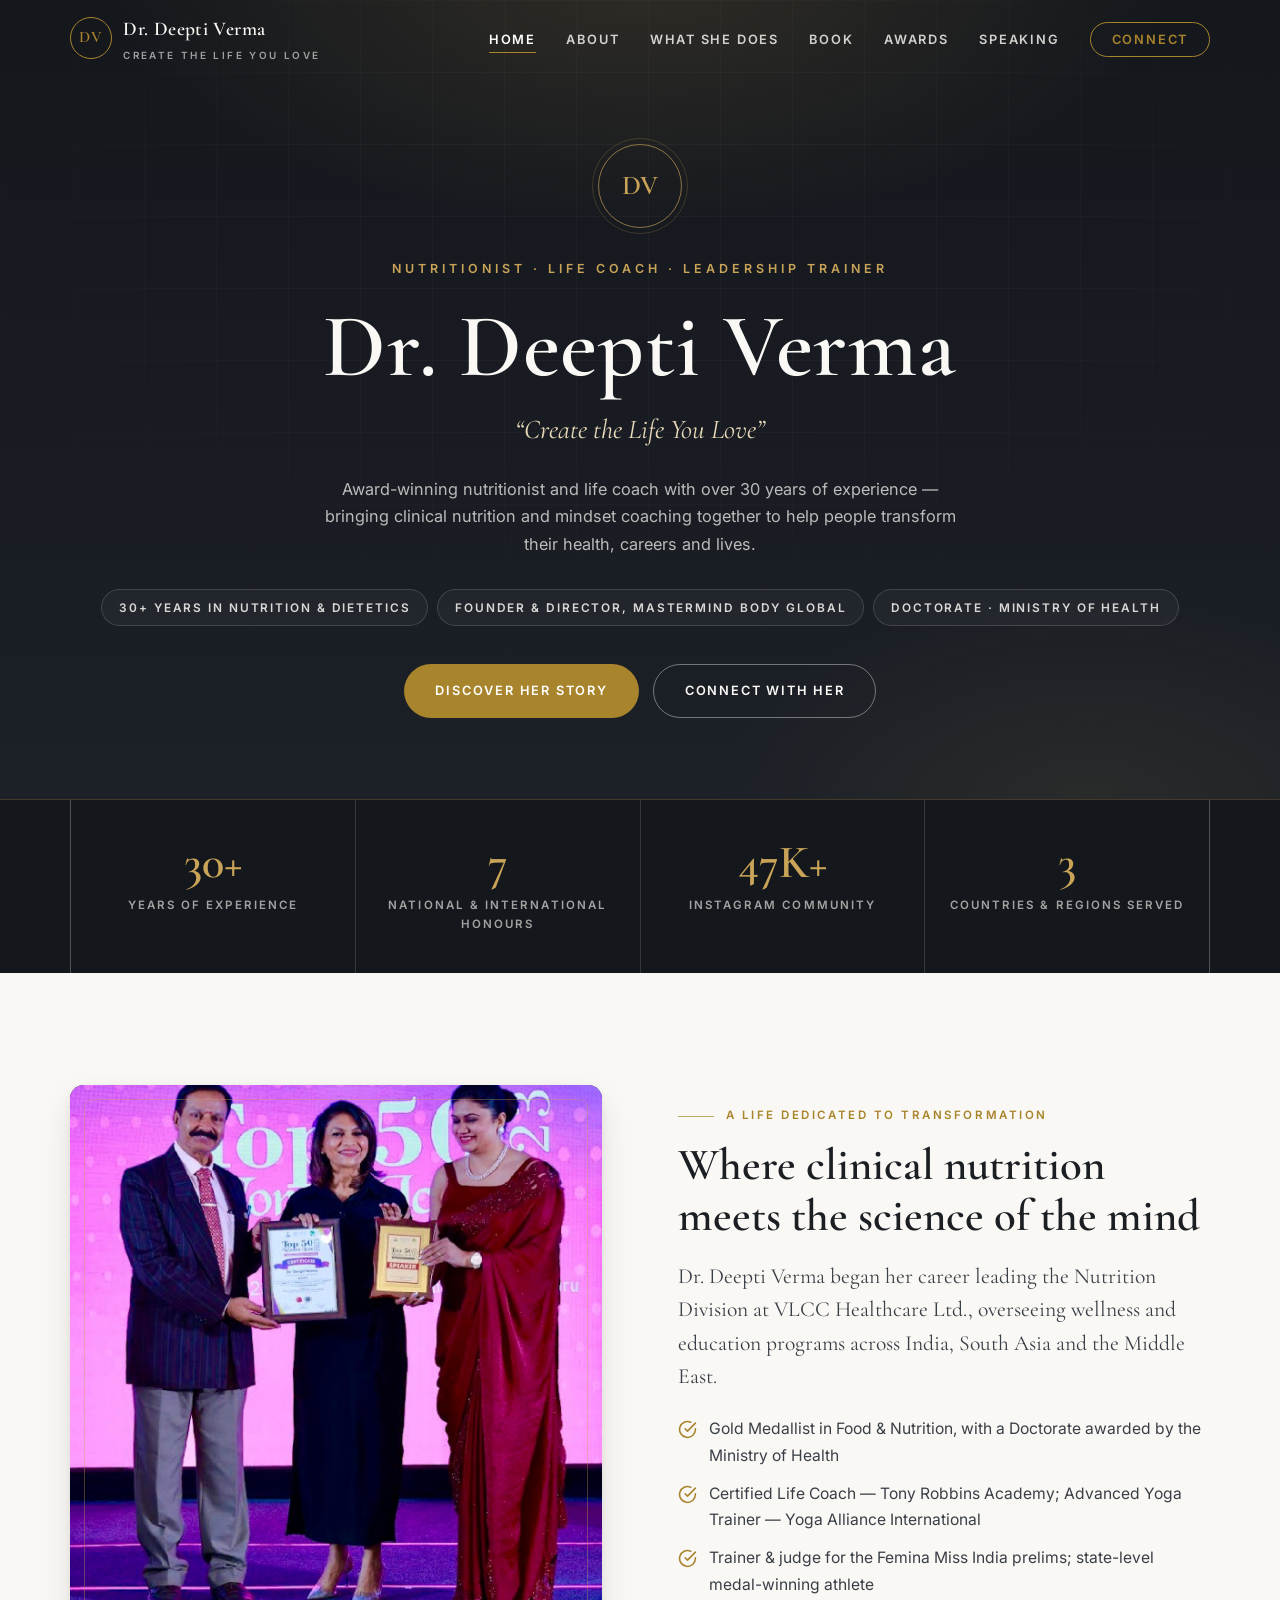
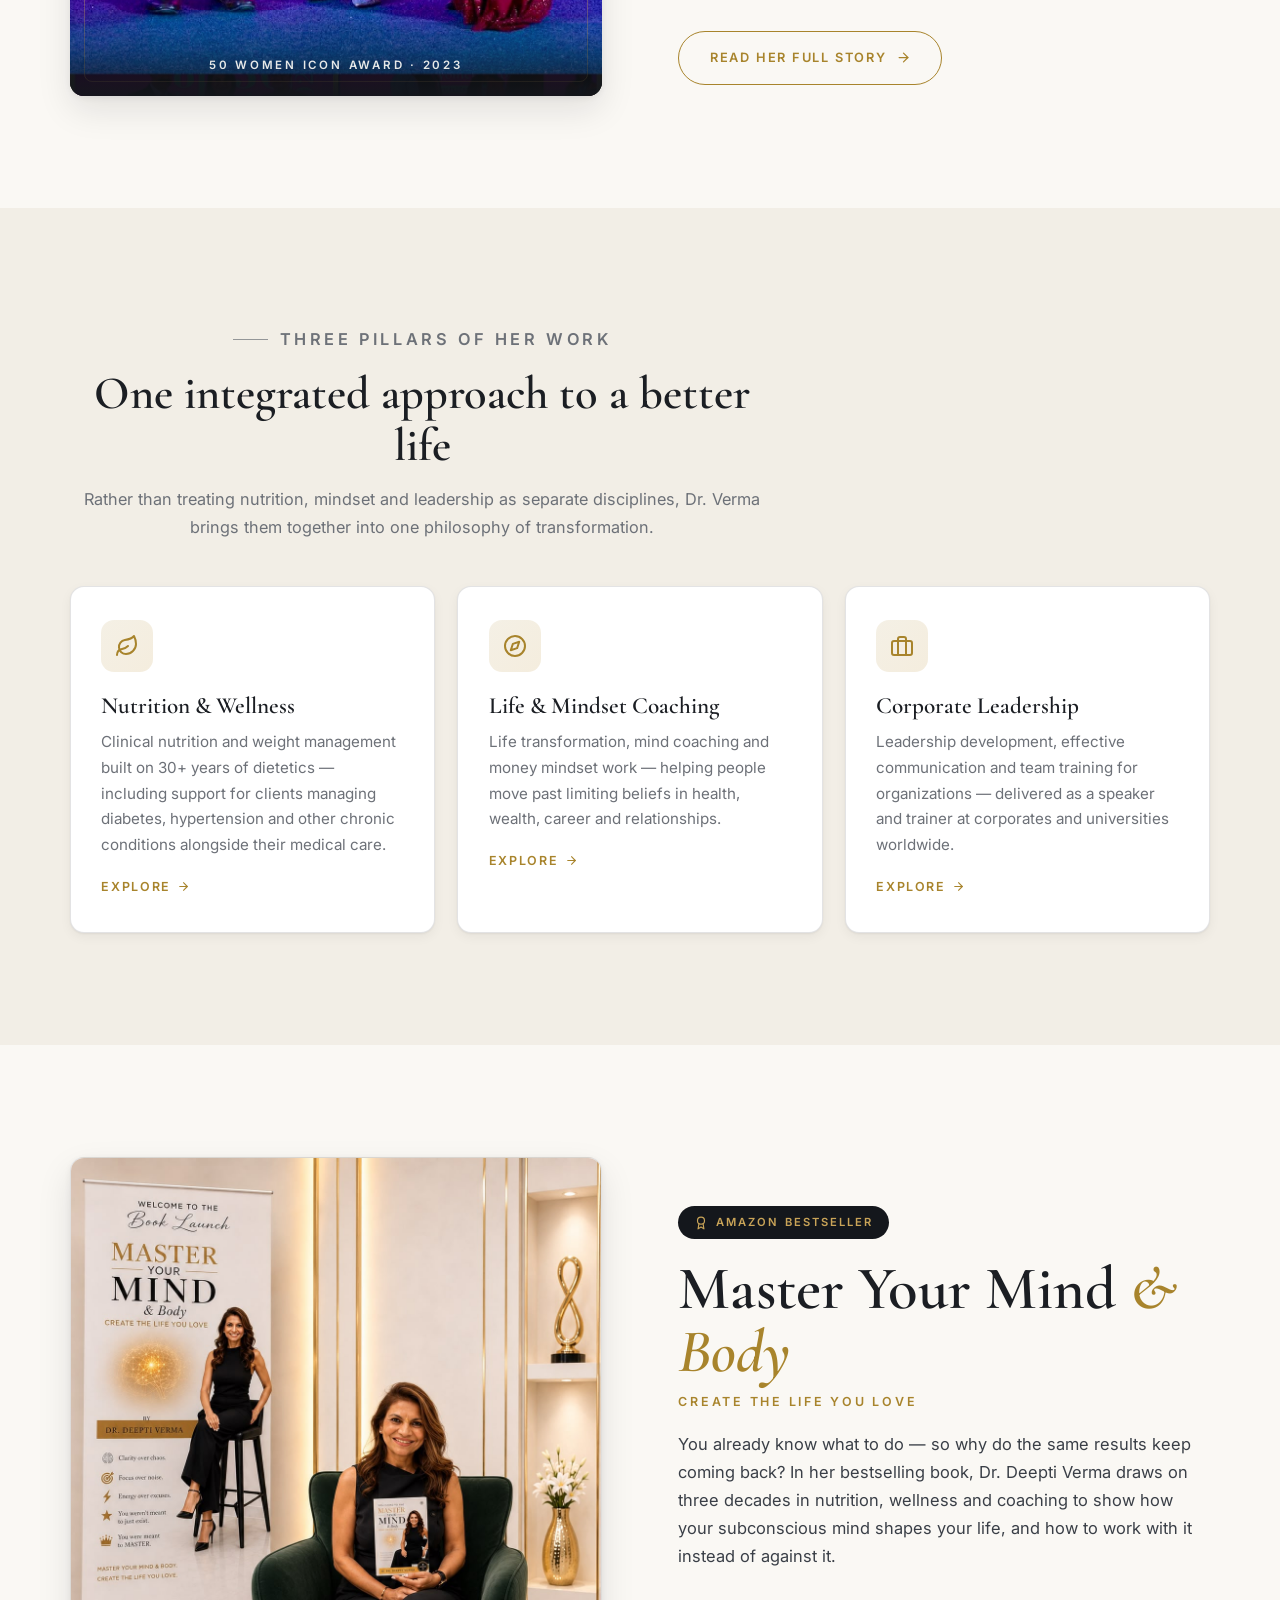
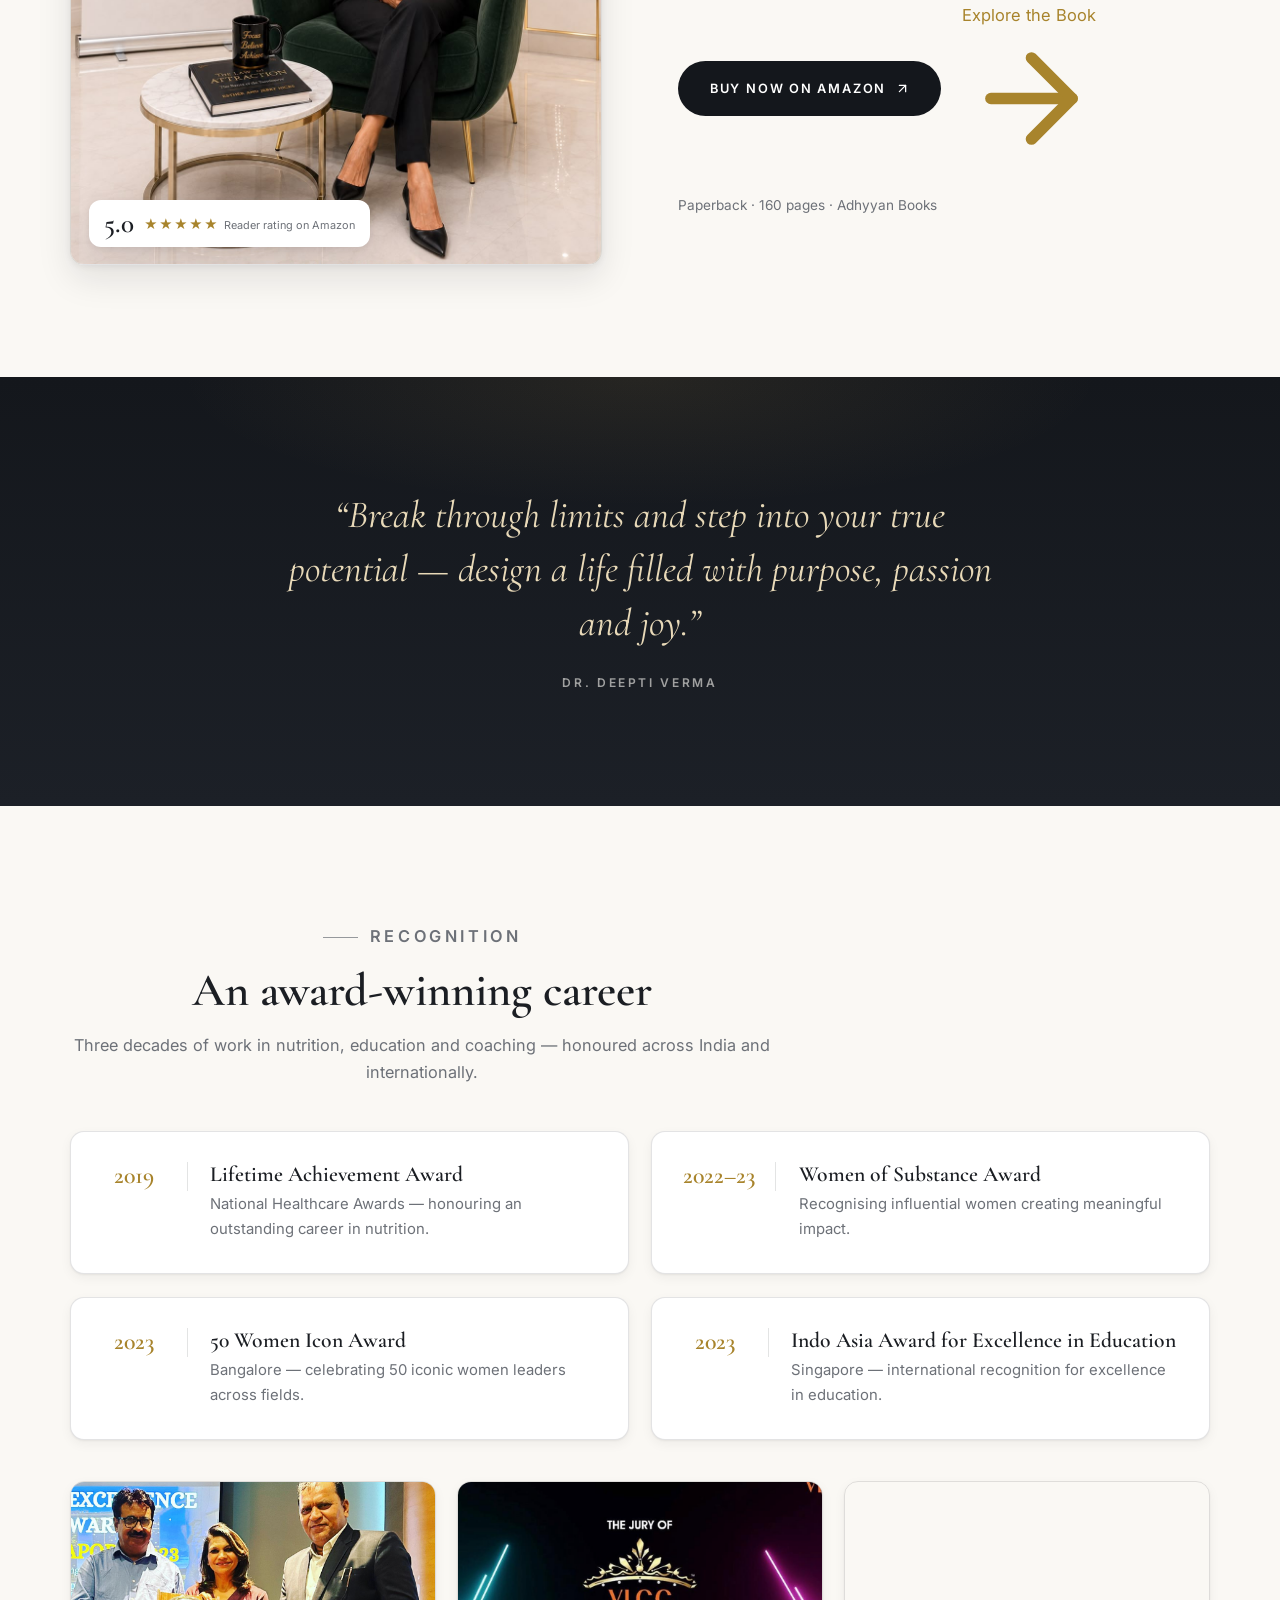
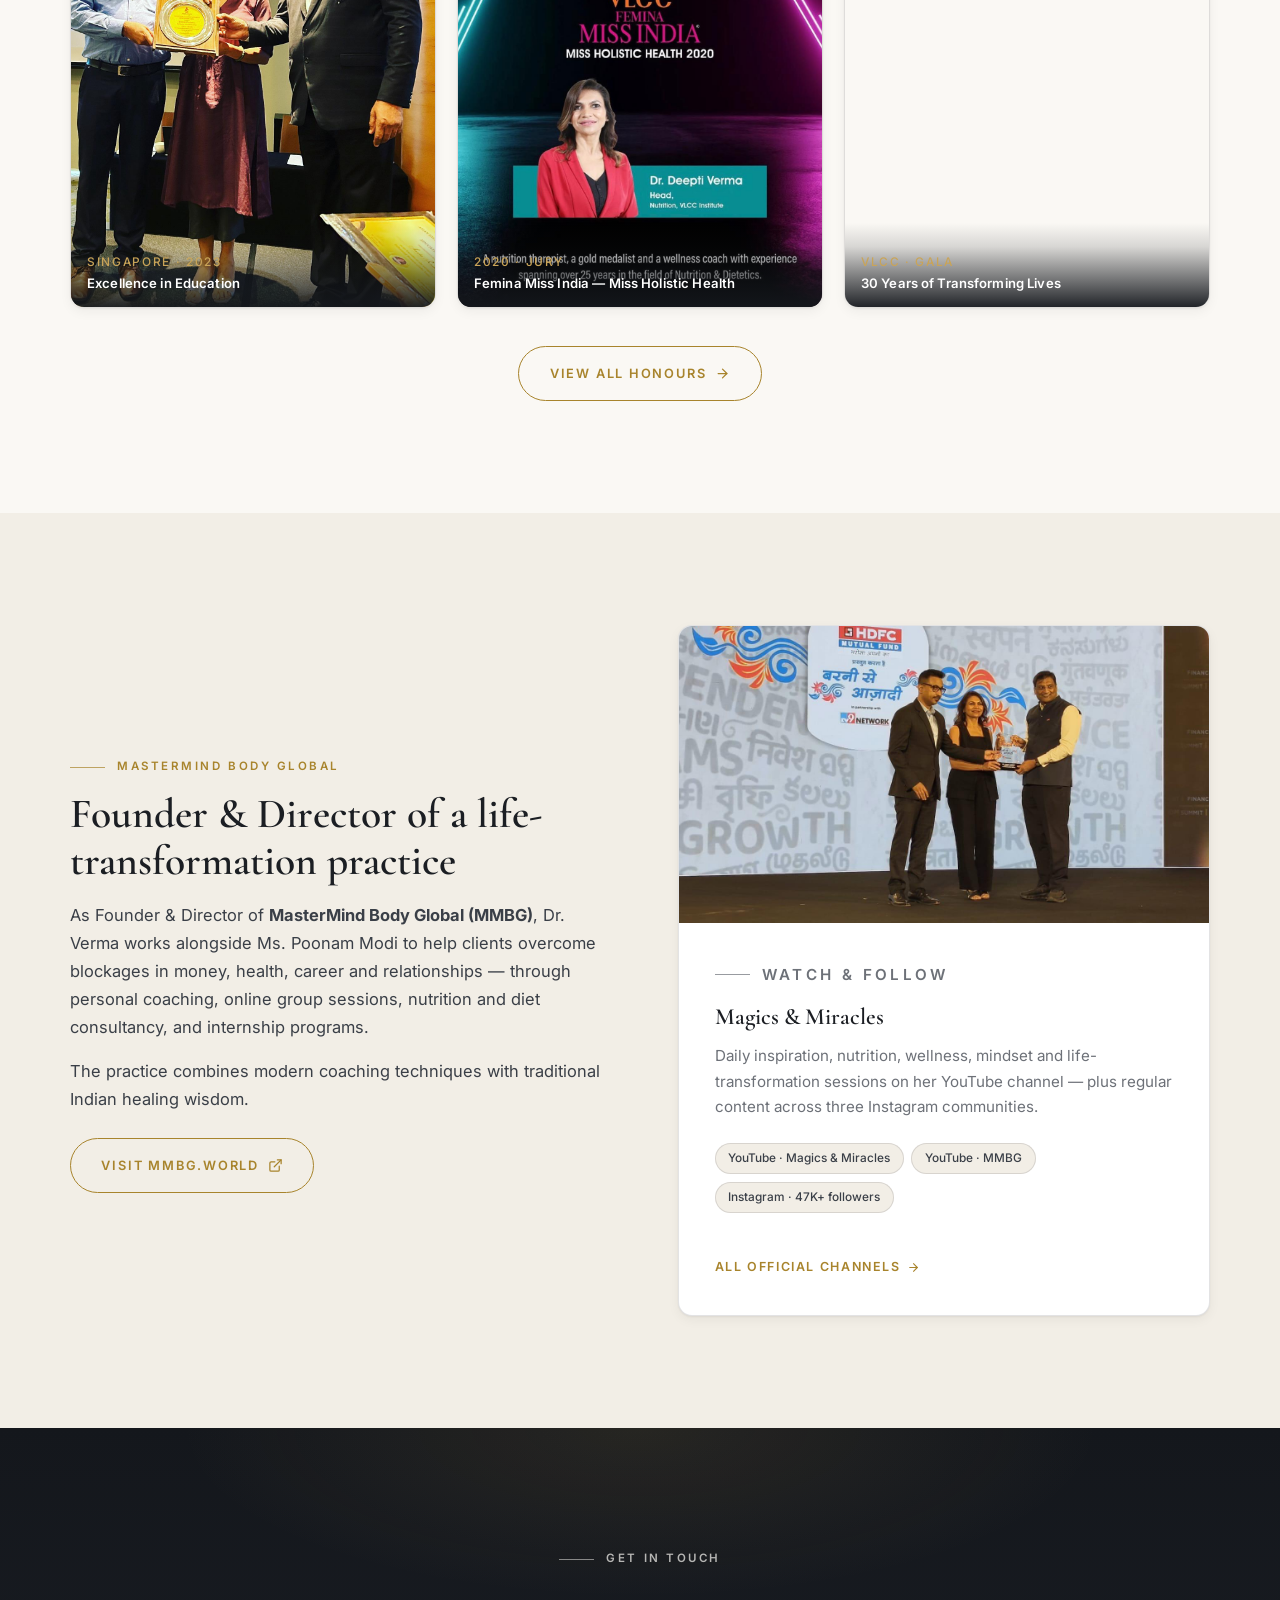
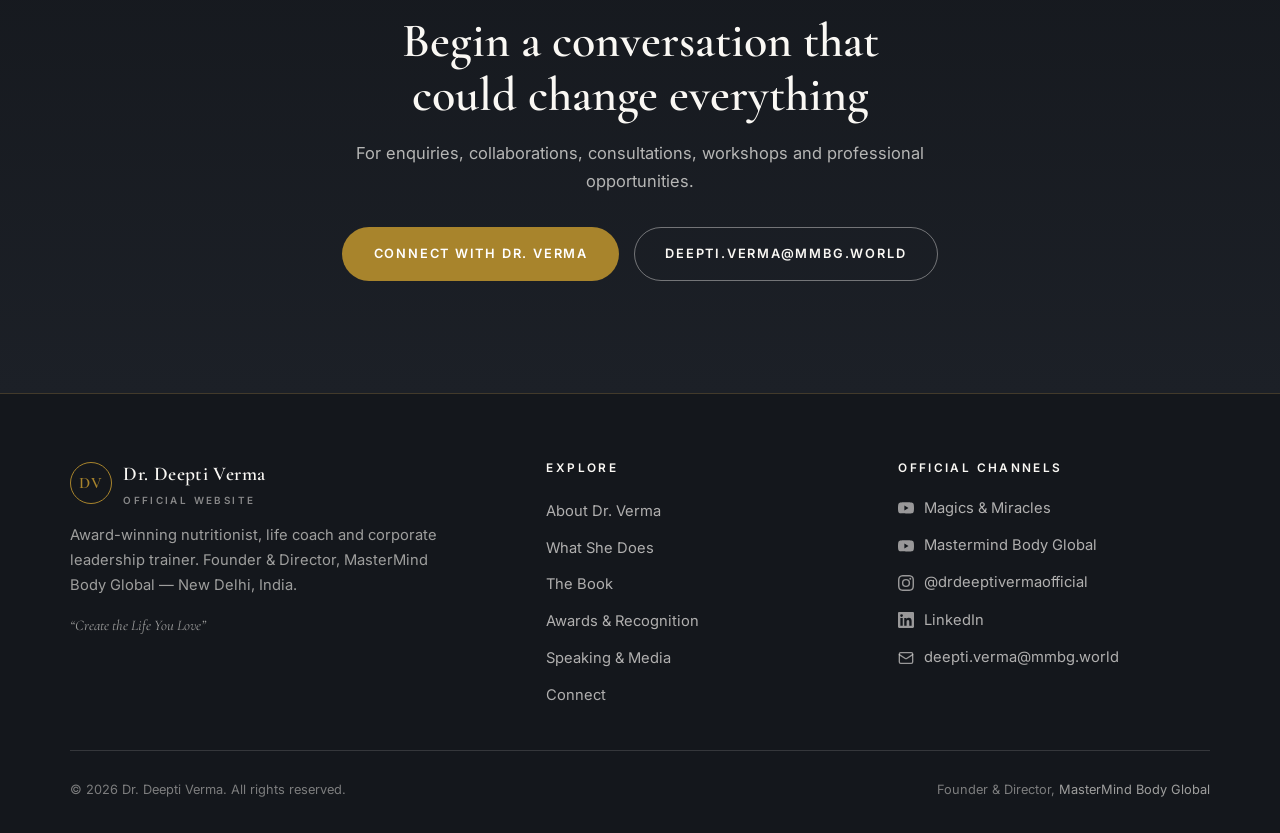
==== commit e9204f2a: "Update title to "Founder & Director" and add book launch to About timeline Per client note: change h" ====
--- a/index.html
+++ b/index.html
@@ -4,11 +4,11 @@
   <meta charset="UTF-8">
   <meta name="viewport" content="width=device-width, initial-scale=1.0">
   <title>Dr. Deepti Verma — Award-Winning Nutritionist, Life Coach &amp; Corporate Leadership Trainer</title>
-  <meta name="description" content="Official website of Dr. Deepti Verma — award-winning nutritionist and life coach with 30+ years of experience, corporate leadership trainer, and Director of MasterMind Body Global. Create the Life You Love.">
+  <meta name="description" content="Official website of Dr. Deepti Verma — award-winning nutritionist and life coach with 30+ years of experience, corporate leadership trainer, and Founder &amp; Director of MasterMind Body Global. Create the Life You Love.">
   <link rel="canonical" href="https://www.drdeeptiverma.world/">
   <meta property="og:type" content="website">
   <meta property="og:title" content="Dr. Deepti Verma — Nutritionist, Life Coach &amp; Leadership Trainer">
-  <meta property="og:description" content="Award-winning nutritionist and life coach with 30+ years of experience. Director, MasterMind Body Global. Create the Life You Love.">
+  <meta property="og:description" content="Award-winning nutritionist and life coach with 30+ years of experience. Founder &amp; Director, MasterMind Body Global. Create the Life You Love.">
   <meta property="og:url" content="https://www.drdeeptiverma.world/">
   <meta property="og:site_name" content="Dr. Deepti Verma">
   <meta name="twitter:card" content="summary">
@@ -50,7 +50,7 @@
       "50 Women Icon Award, Bangalore (2023)",
       "Indo Asia Award for Excellence in Education, Singapore (2023)"
     ],
-    "description": "Award-winning nutritionist and life coach with over 30 years of experience in nutrition and dietetics; corporate leadership trainer and Director of MasterMind Body Global."
+    "description": "Award-winning nutritionist and life coach with over 30 years of experience in nutrition and dietetics; corporate leadership trainer and Founder & Director of MasterMind Body Global."
   }
   </script>
 </head>
@@ -97,7 +97,7 @@
         </p>
         <ul class="hero-roles">
           <li>30+ Years in Nutrition &amp; Dietetics</li>
-          <li>Director, MasterMind Body Global</li>
+          <li>Founder &amp; Director, MasterMind Body Global</li>
           <li>Doctorate · Ministry of Health</li>
         </ul>
         <div class="hero-actions">
@@ -346,10 +346,10 @@
         <div class="reveal">
           <p class="eyebrow">MasterMind Body Global</p>
           <h2 class="display" style="font-size: clamp(1.9rem, 3.6vw, 2.6rem); margin: 0.9rem 0 1rem;">
-            Director of a life-transformation practice
+            Founder &amp; Director of a life-transformation practice
           </h2>
           <p style="color: var(--ink-soft); margin-bottom: 1rem;">
-            As Director of <strong>MasterMind Body Global (MMBG)</strong>, Dr. Verma works alongside
+            As Founder &amp; Director of <strong>MasterMind Body Global (MMBG)</strong>, Dr. Verma works alongside
             Ms. Poonam Modi to help clients overcome blockages in money, health, career and
             relationships — through personal coaching, online group sessions, nutrition and diet
             consultancy, and internship programs.
@@ -414,7 +414,7 @@
             </span>
           </a>
           <p>Award-winning nutritionist, life coach and corporate leadership trainer.
-             Director, MasterMind Body Global — New Delhi, India.</p>
+             Founder &amp; Director, MasterMind Body Global — New Delhi, India.</p>
           <p class="footer-motto">“Create the Life You Love”</p>
         </div>
         <div>
@@ -451,7 +451,7 @@
       </div>
       <div class="footer-bottom">
         <span>© <span data-year>2026</span> Dr. Deepti Verma. All rights reserved.</span>
-        <span>Director, <a href="https://mmbg.world" target="_blank" rel="noopener">MasterMind Body Global</a></span>
+        <span>Founder &amp; Director, <a href="https://mmbg.world" target="_blank" rel="noopener">MasterMind Body Global</a></span>
       </div>
     </div>
   </footer>
--- a/assets/css/style.css
+++ b/assets/css/style.css
@@ -977,7 +977,7 @@
 @media (max-width: 1020px) {
   .card-grid { grid-template-columns: repeat(2, 1fr); }
   .stats-grid { grid-template-columns: repeat(2, 1fr); }
-  .about-layout { grid-template-columns: 1fr; }
+  .about-layout { grid-template-columns: minmax(0, 1fr); }
   .infobox { position: static; max-width: 30rem; }
 }
 
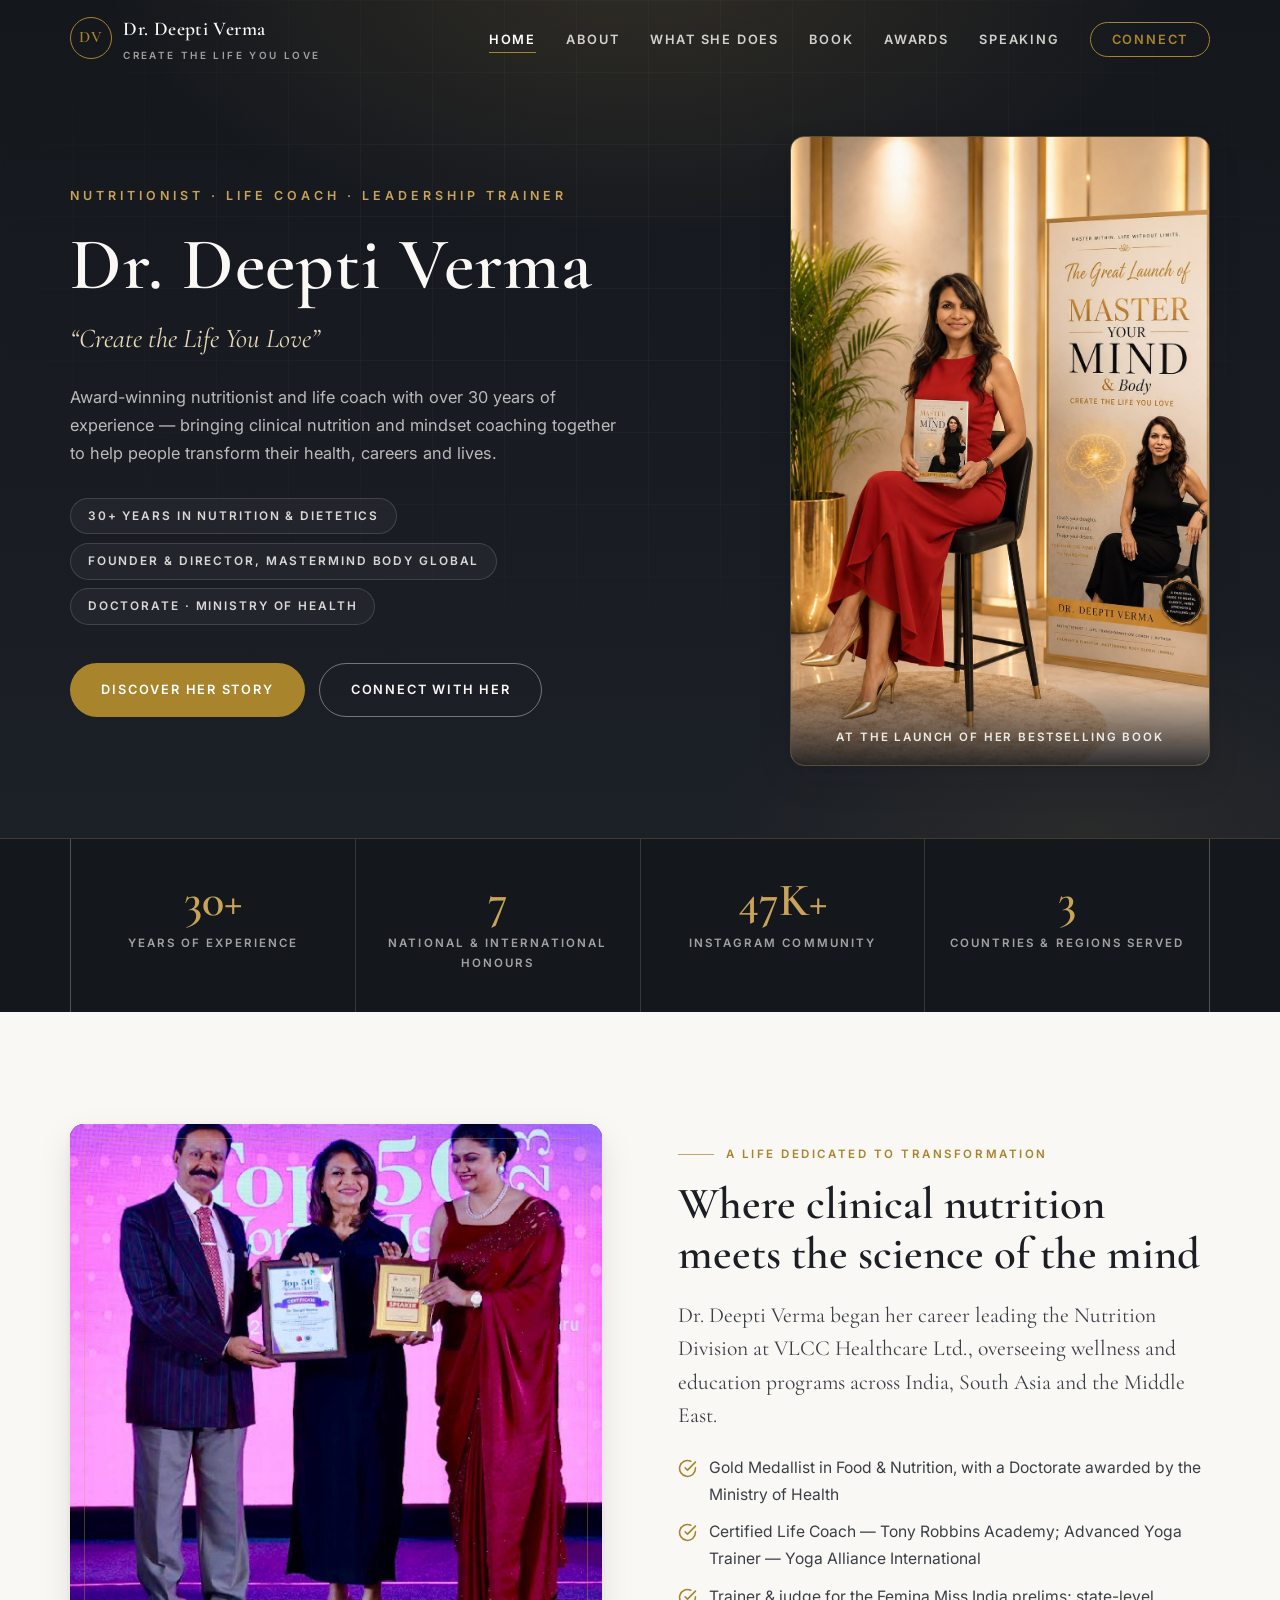
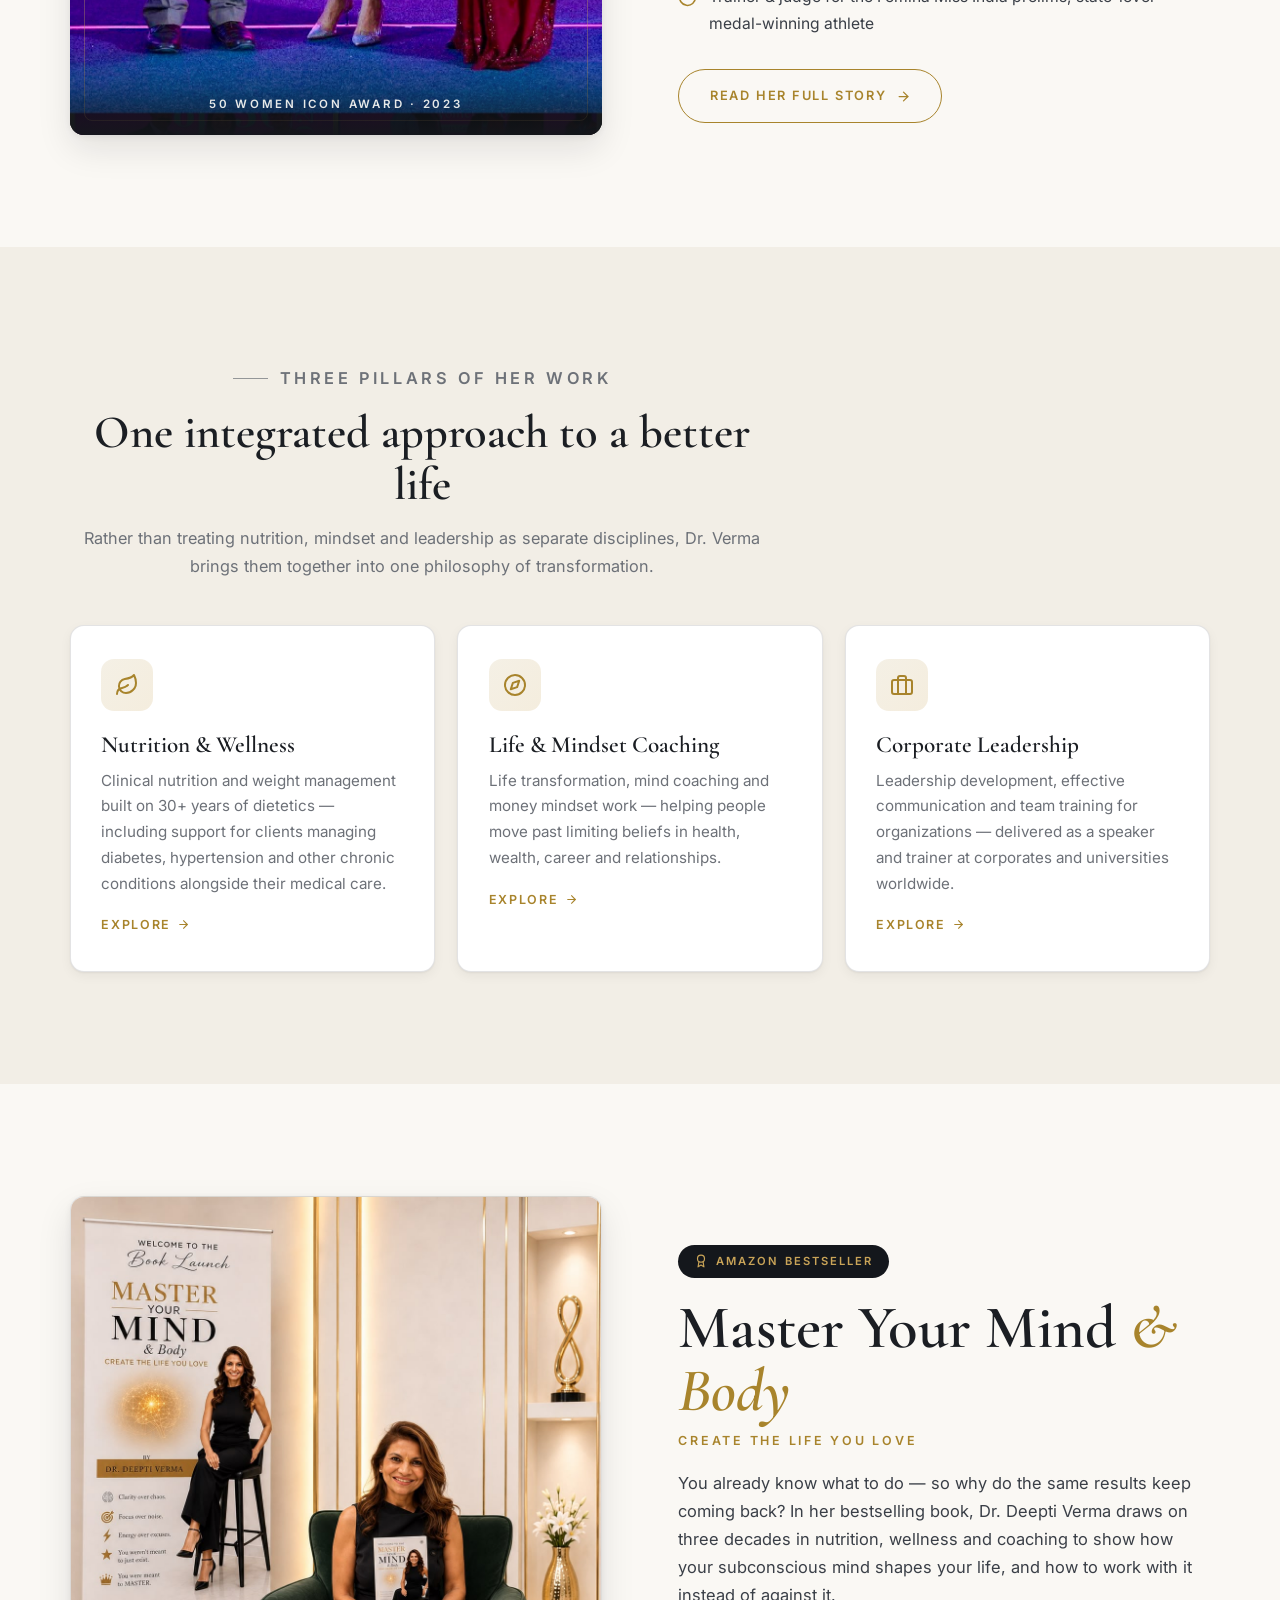
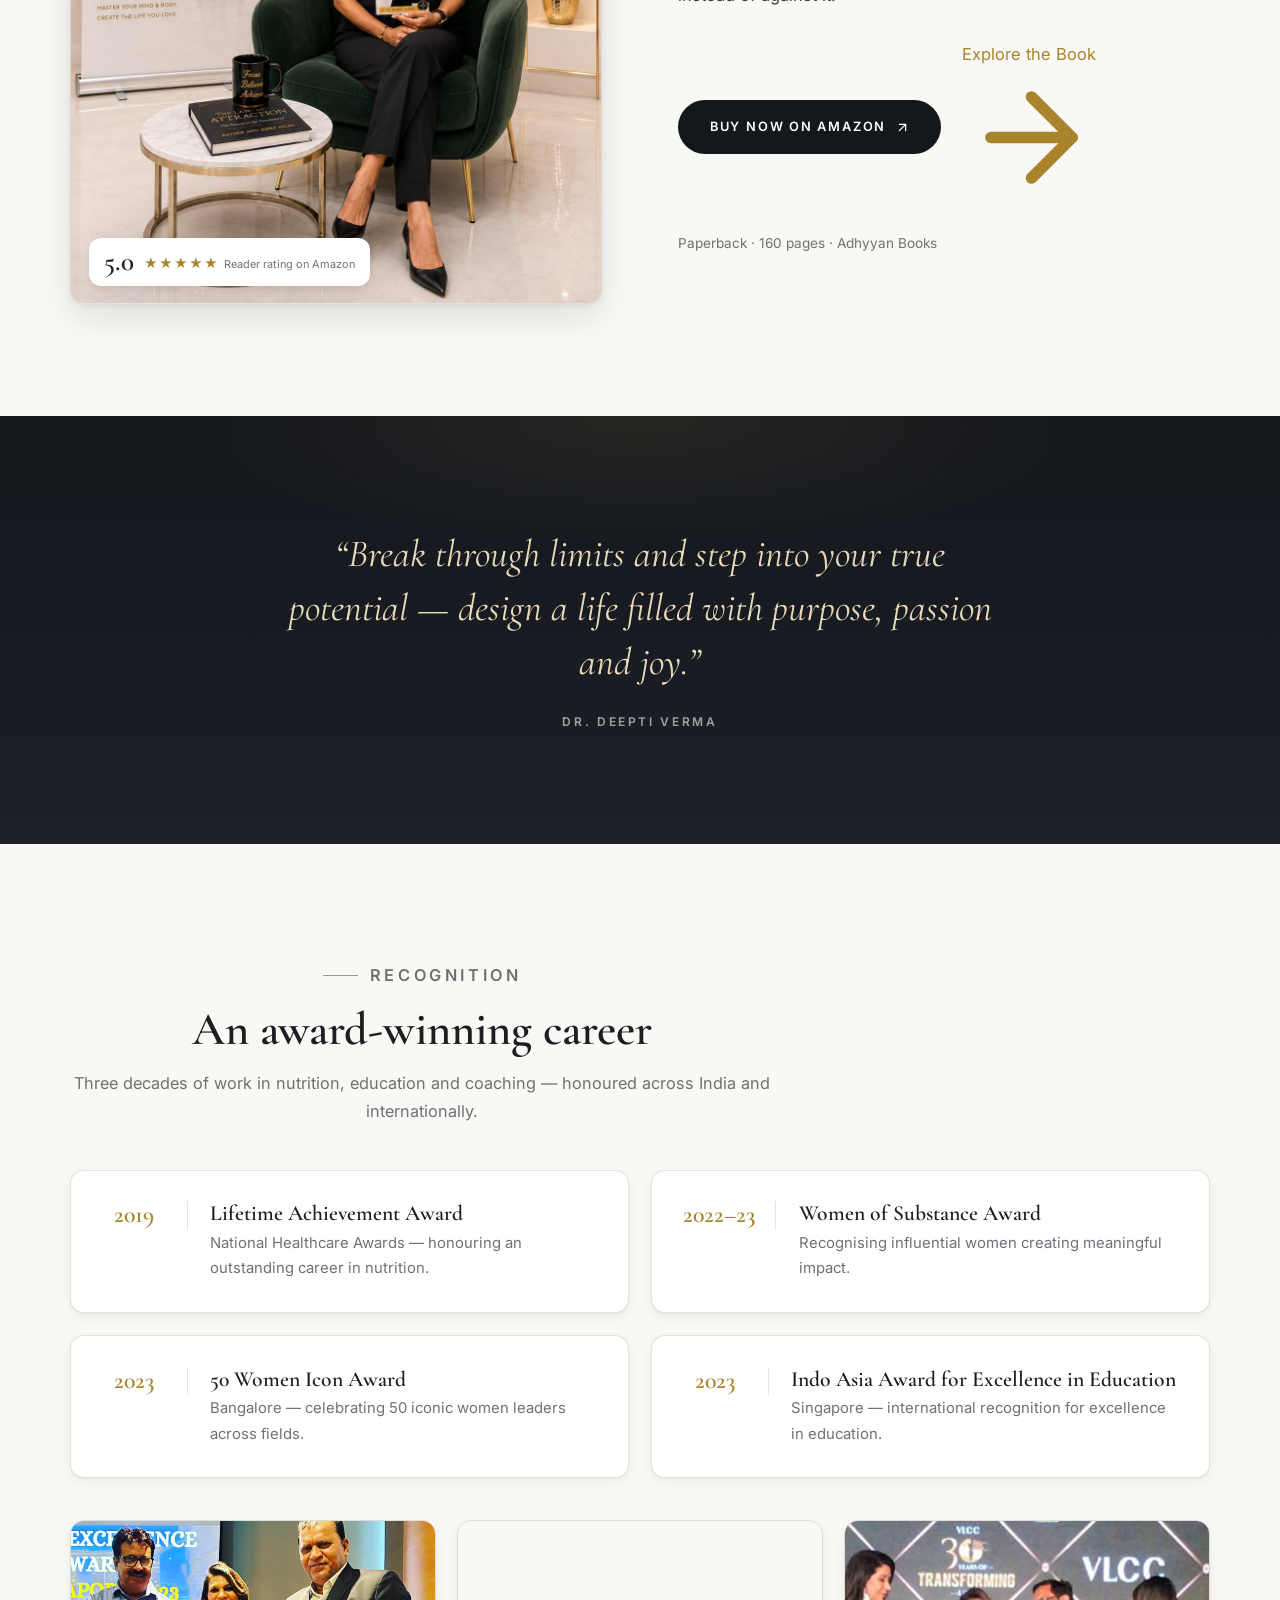
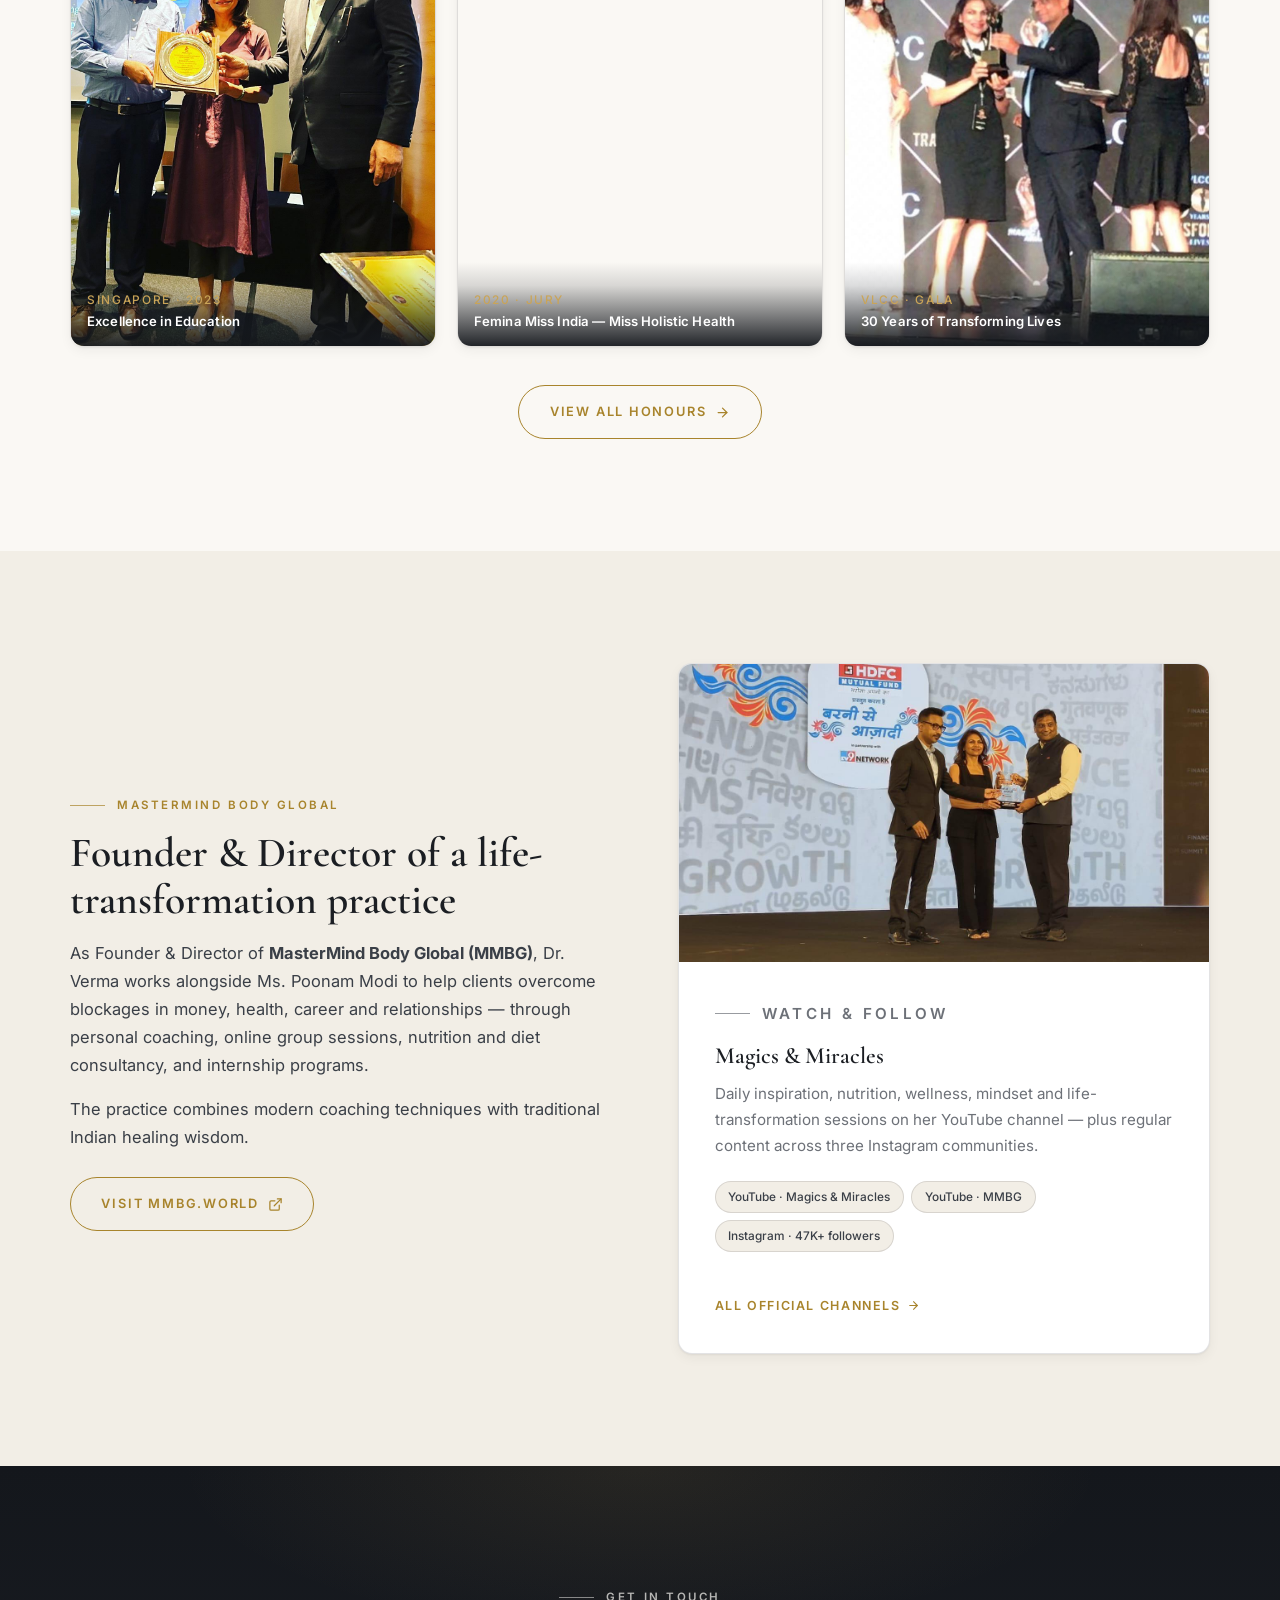
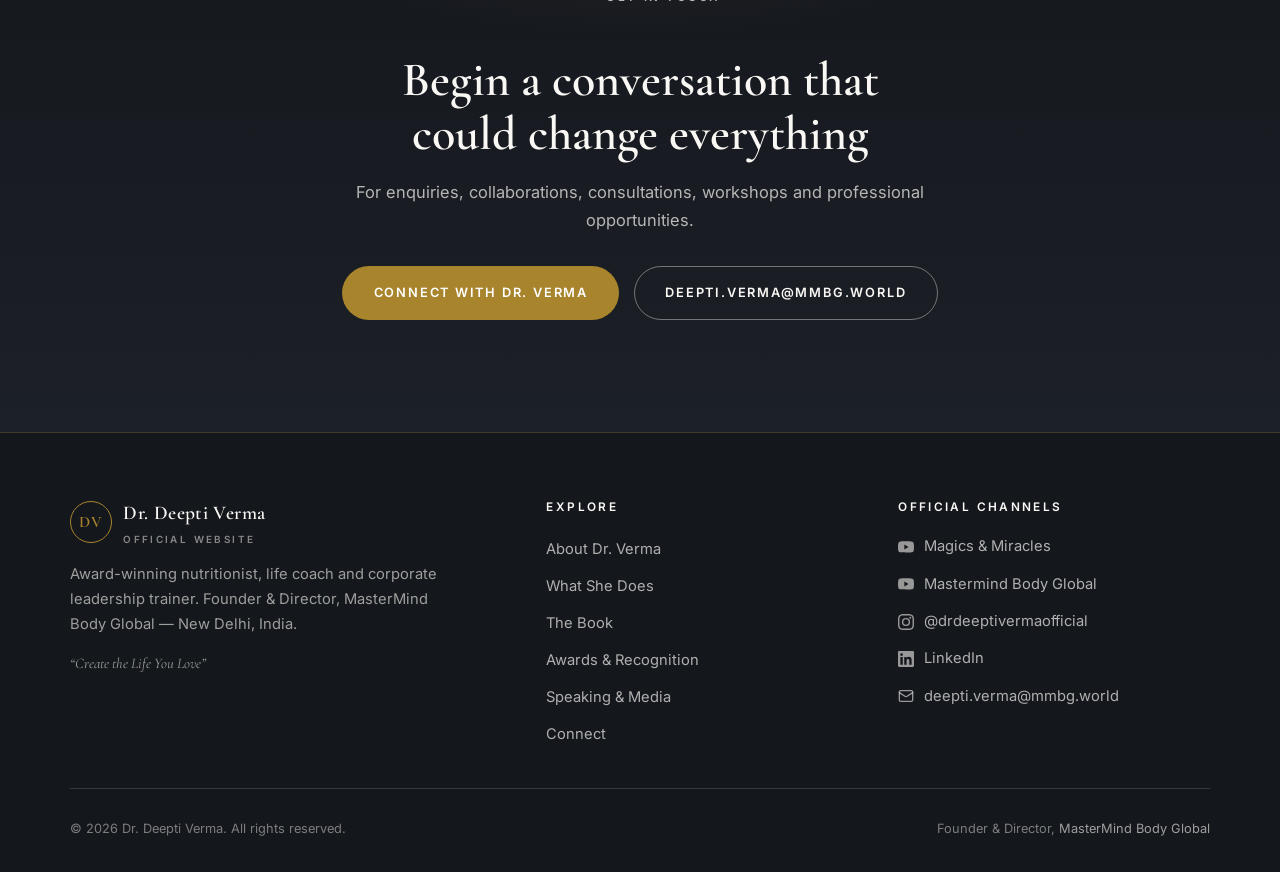
==== commit 8c5d2d0a: "Add book-launch photos: home hero banner + book gallery Redesign the home hero into a two-column ban" ====
--- a/index.html
+++ b/index.html
@@ -84,25 +84,34 @@
 
   <main>
     <!-- Hero -->
-    <section class="hero">
+    <section class="hero hero-split">
       <div class="wrap">
-        <div class="hero-seal" aria-hidden="true">DV</div>
-        <p class="hero-kicker">Nutritionist · Life Coach · Leadership Trainer</p>
-        <h1>Dr. Deepti Verma</h1>
-        <p class="hero-motto">“Create the Life You Love”</p>
-        <p class="hero-sub">
-          Award-winning nutritionist and life coach with over 30 years of experience —
-          bringing clinical nutrition and mindset coaching together to help people
-          transform their health, careers and lives.
-        </p>
-        <ul class="hero-roles">
-          <li>30+ Years in Nutrition &amp; Dietetics</li>
-          <li>Founder &amp; Director, MasterMind Body Global</li>
-          <li>Doctorate · Ministry of Health</li>
-        </ul>
-        <div class="hero-actions">
-          <a class="btn btn-gold" href="about/">Discover Her Story</a>
-          <a class="btn btn-outline-light" href="connect/">Connect With Her</a>
+        <div class="hero-copy">
+          <p class="hero-kicker">Nutritionist · Life Coach · Leadership Trainer</p>
+          <h1>Dr. Deepti Verma</h1>
+          <p class="hero-motto">“Create the Life You Love”</p>
+          <p class="hero-sub">
+            Award-winning nutritionist and life coach with over 30 years of experience —
+            bringing clinical nutrition and mindset coaching together to help people
+            transform their health, careers and lives.
+          </p>
+          <ul class="hero-roles">
+            <li>30+ Years in Nutrition &amp; Dietetics</li>
+            <li>Founder &amp; Director, MasterMind Body Global</li>
+            <li>Doctorate · Ministry of Health</li>
+          </ul>
+          <div class="hero-actions">
+            <a class="btn btn-gold" href="about/">Discover Her Story</a>
+            <a class="btn btn-outline-light" href="connect/">Connect With Her</a>
+          </div>
+        </div>
+        <div class="hero-media">
+          <figure class="hero-figure">
+            <img src="assets/images/book-launch-hero.jpg"
+                 alt="Dr. Deepti Verma at the launch of her book Master Your Mind &amp; Body"
+                 width="1023" height="1537" fetchpriority="high" decoding="async">
+            <figcaption>At the launch of her bestselling book</figcaption>
+          </figure>
         </div>
       </div>
     </section>
--- a/assets/css/style.css
+++ b/assets/css/style.css
@@ -1269,3 +1269,64 @@
 @media (max-width: 880px) {
   .book-feature .book-cover-wrap { max-width: 30rem; margin-inline: auto; }
 }
+
+/* --------------------------------------------------------------------------
+   Split hero (home) with portrait photo
+   -------------------------------------------------------------------------- */
+
+.hero.hero-split {
+  text-align: left;
+  padding: clamp(8.5rem, 15vh, 11rem) 0 clamp(4rem, 8vh, 6rem);
+}
+.hero-split > .wrap {
+  display: grid;
+  grid-template-columns: 1.05fr 0.95fr;
+  gap: clamp(2rem, 5vw, 4.5rem);
+  align-items: center;
+}
+.hero-split h1 { font-size: clamp(2.6rem, 6vw, 4.6rem); }
+.hero-split .hero-kicker { display: block; }
+.hero-split .hero-sub { margin: 1.4rem 0 0; }
+.hero-split .hero-roles { justify-content: flex-start; }
+.hero-split .hero-actions { justify-content: flex-start; }
+
+.hero-figure {
+  position: relative;
+  margin: 0 0 0 auto;
+  max-width: 420px;
+  border-radius: var(--radius);
+  overflow: hidden;
+  border: 1px solid rgba(201, 164, 88, 0.35);
+  box-shadow: var(--shadow-md);
+}
+.hero-figure img { display: block; width: 100%; height: auto; }
+.hero-figure figcaption {
+  position: absolute;
+  left: 0;
+  right: 0;
+  bottom: 0;
+  padding: 2.6rem 1rem 1.1rem;
+  text-align: center;
+  font-size: 0.72rem;
+  font-weight: 600;
+  letter-spacing: 0.16em;
+  text-transform: uppercase;
+  color: rgba(250, 248, 244, 0.92);
+  background: linear-gradient(to top, rgba(20, 23, 28, 0.88), transparent);
+}
+
+@media (max-width: 880px) {
+  .hero-split { text-align: center; }
+  .hero-split > .wrap { grid-template-columns: 1fr; gap: 2.6rem; }
+  .hero-split .hero-kicker { text-align: center; }
+  .hero-split .hero-sub { margin-inline: auto; }
+  .hero-split .hero-roles { justify-content: center; }
+  .hero-split .hero-actions { justify-content: center; }
+  .hero-figure { max-width: 300px; margin-inline: auto; order: -1; }
+}
+
+/* Two-column gallery variant */
+.gallery.two { grid-template-columns: repeat(2, 1fr); }
+@media (max-width: 640px) {
+  .gallery.two { grid-template-columns: 1fr; }
+}
